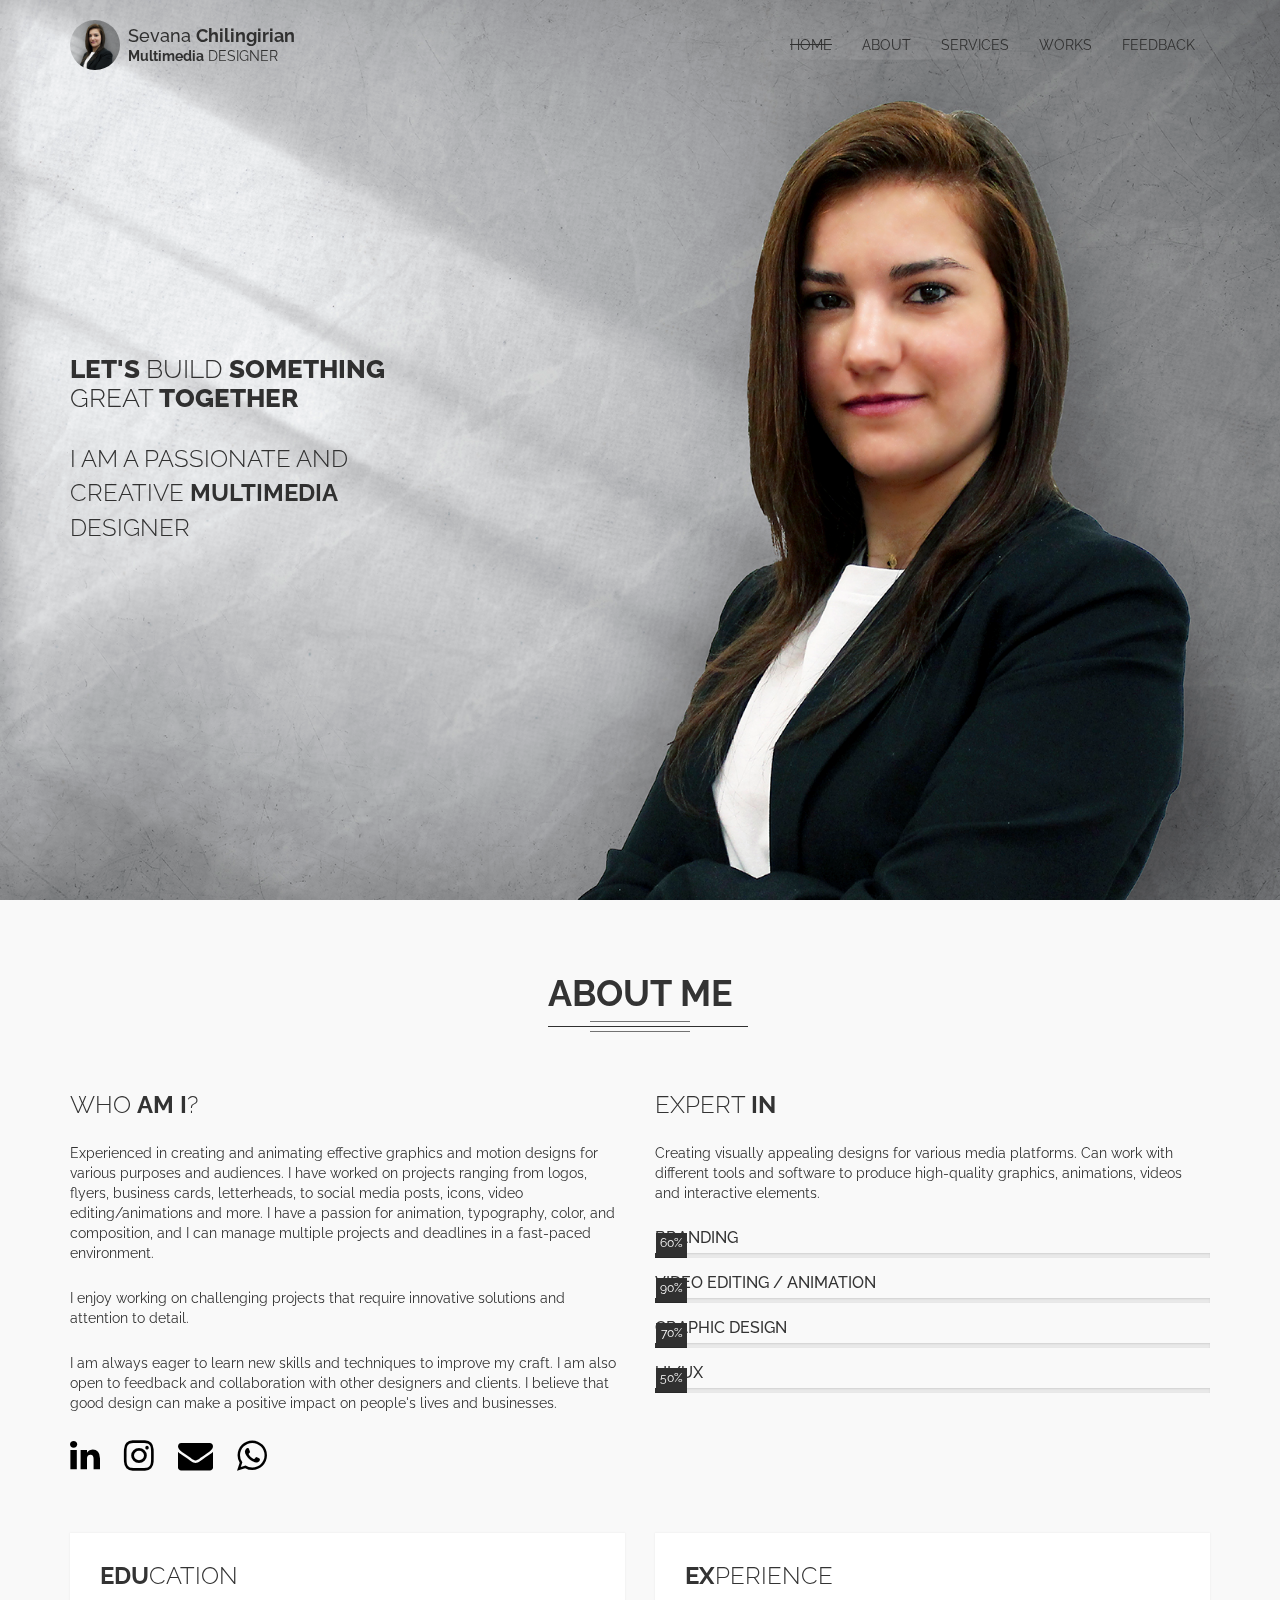
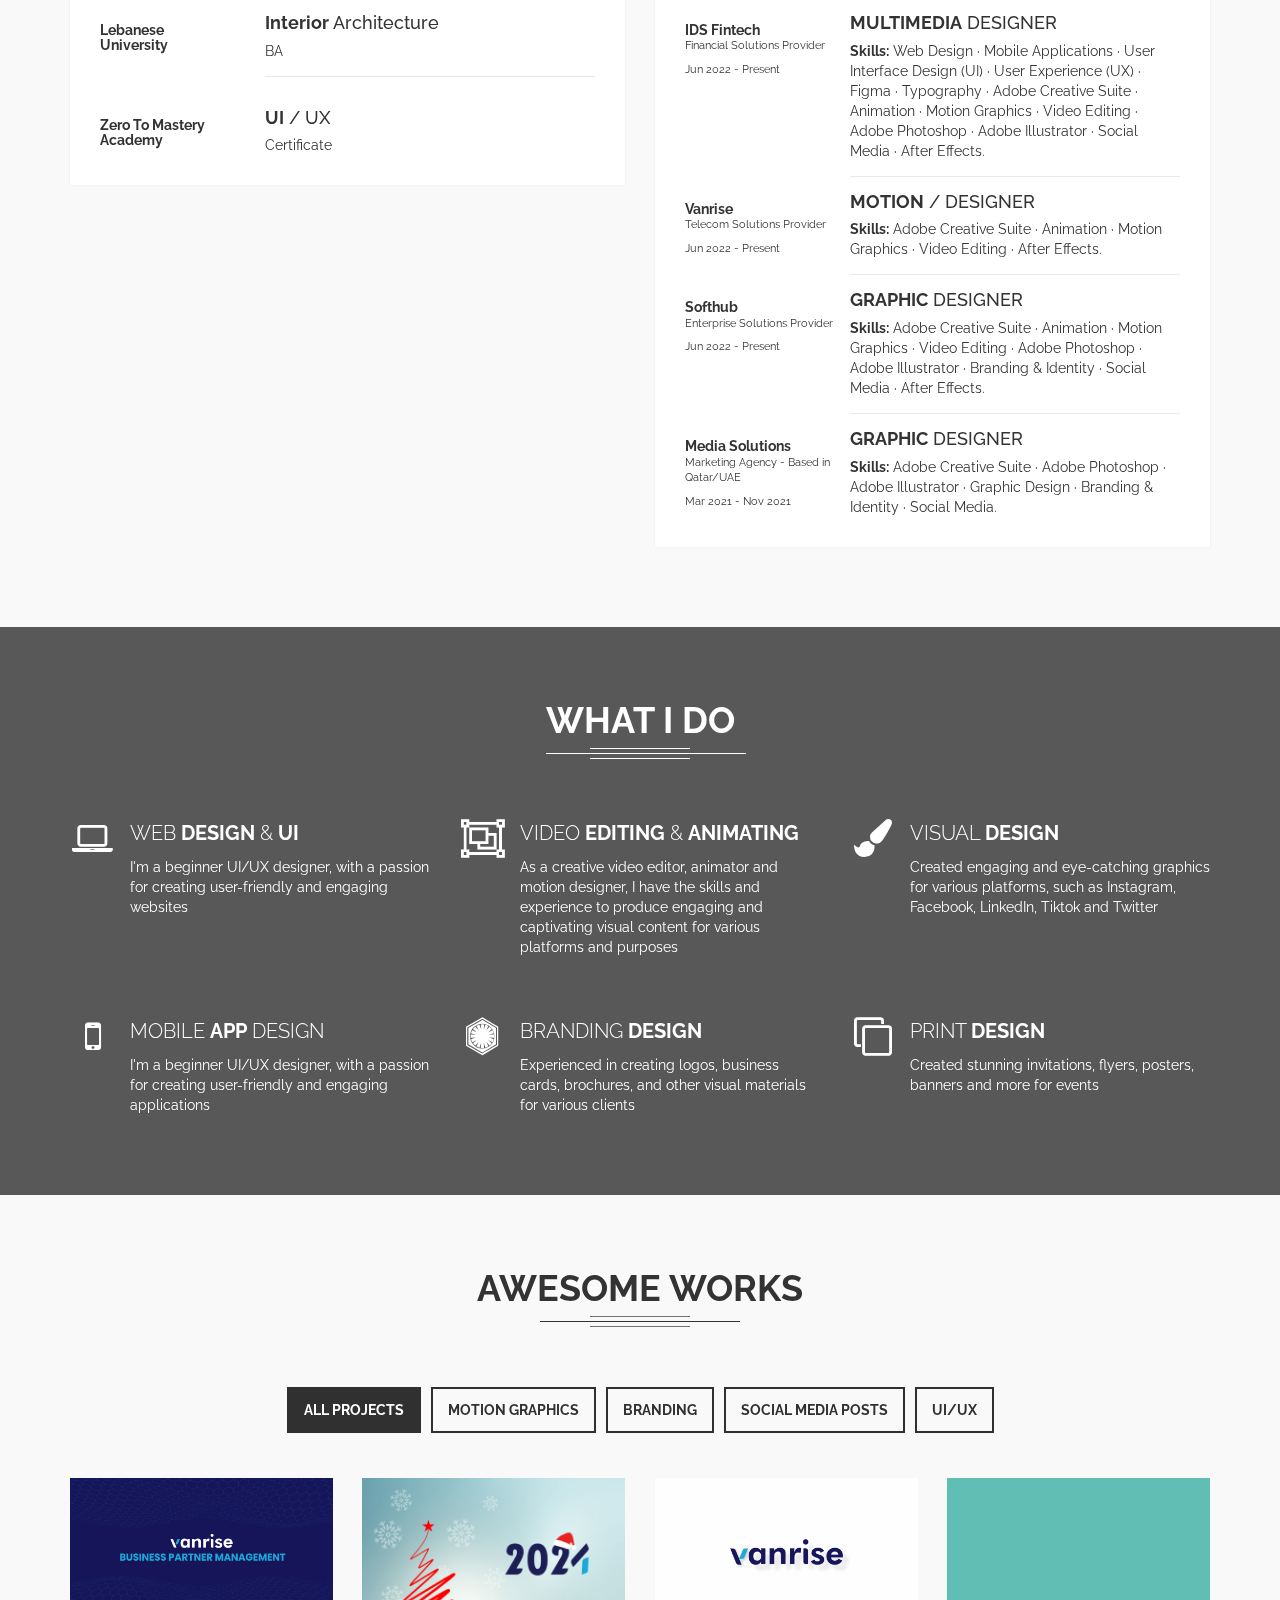
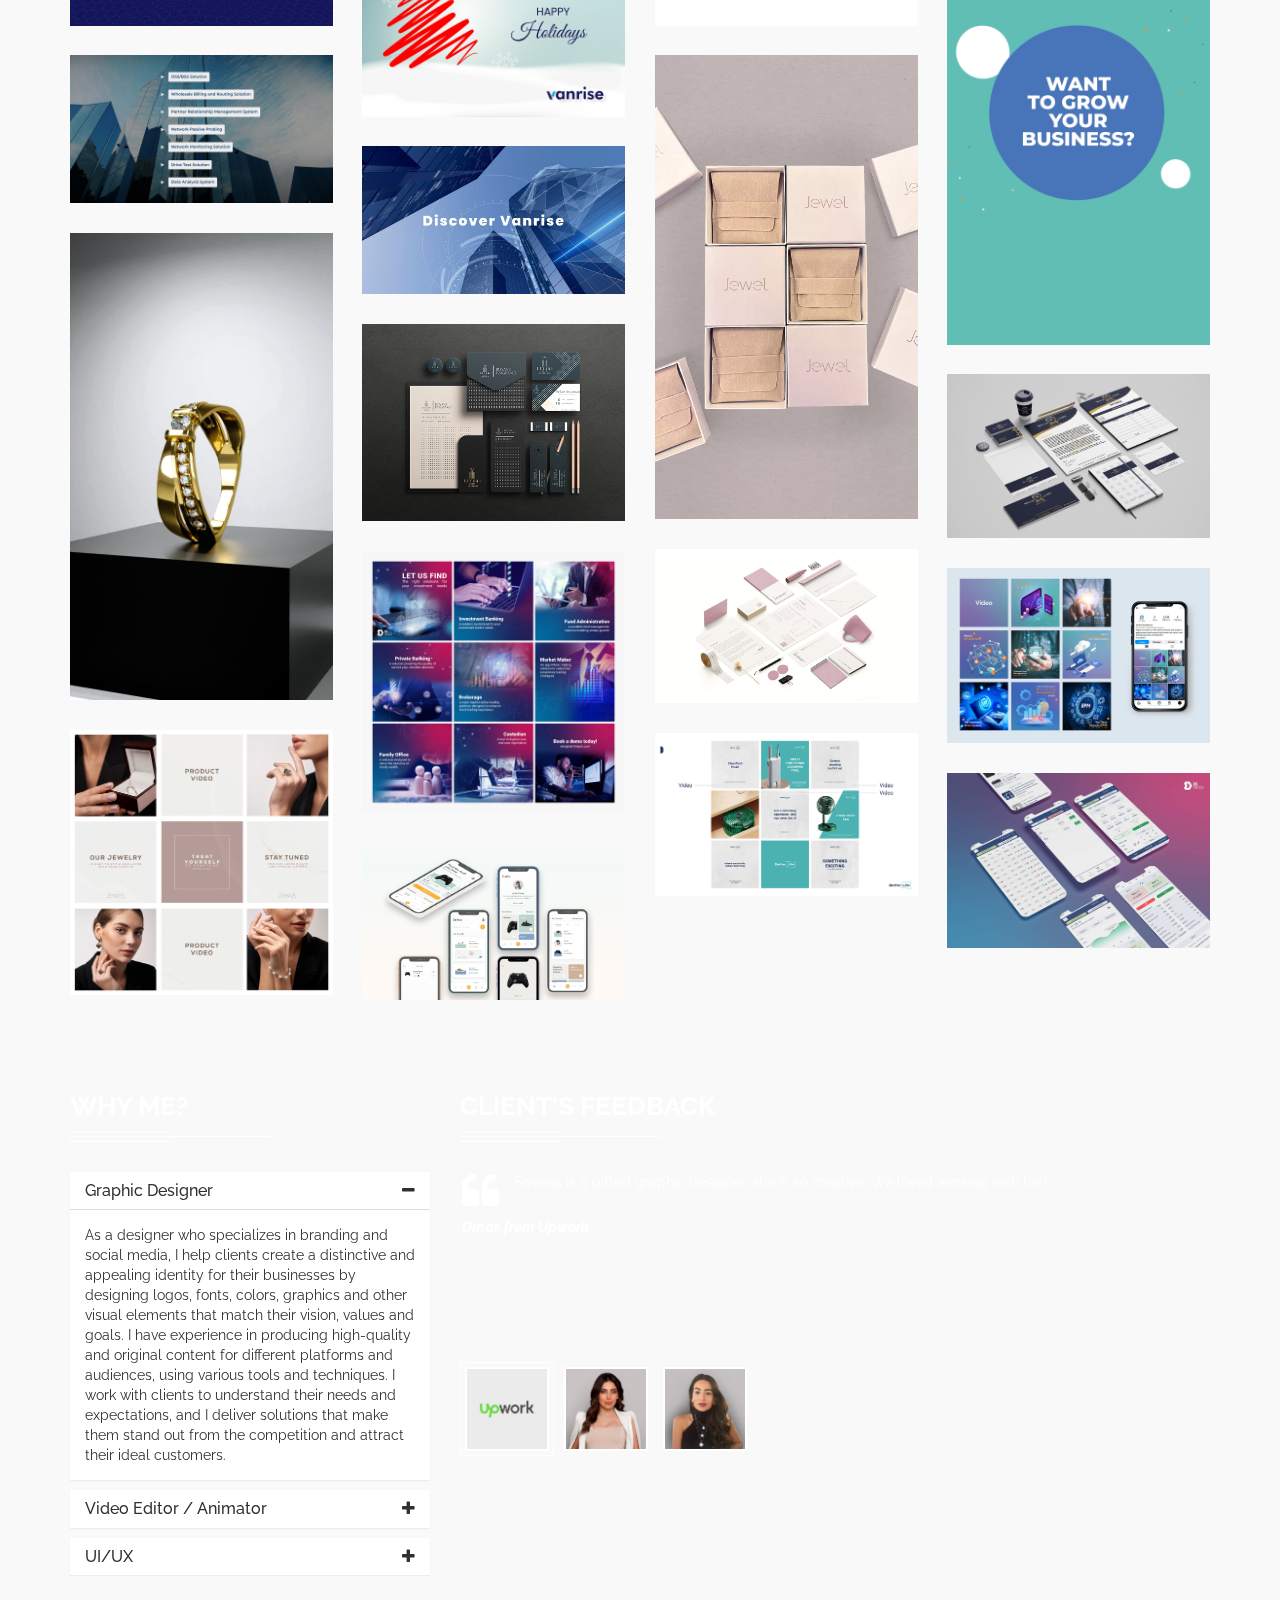
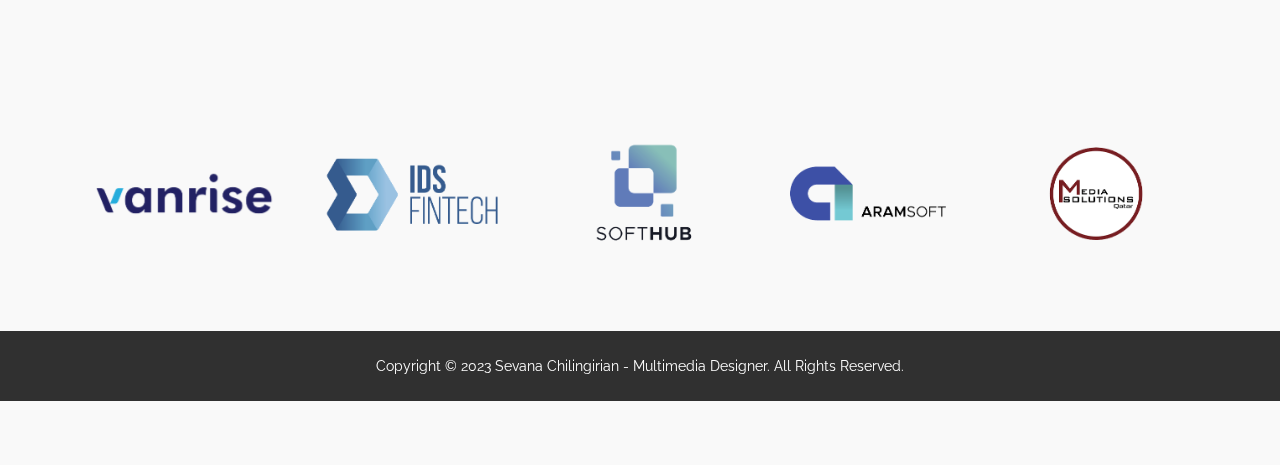
==== index.html @ 4d408fac "Update index.html" ====
<!DOCTYPE html>
<html lang="en">
<head>
    <meta charset="utf-8">
    <meta http-equiv="X-UA-Compatible" content="IE=edge">

    <title>Portfolio - Sevana Chilingirian - Multimedia Designer</title>
    
    <meta name="viewport" content="width=device-width, initial-scale=1, user-scalable=no">
    
    <meta name="description" content="">
    <meta name="author" content="">

    <!-- ====Favicons==== -->
    <link rel="shortcut icon" href="favicon.png" type="image/x-icon">
    <link rel="icon" href="favicon.png" type="image/x-icon">
    
    <!-- ==== Google Font ==== -->
    <link href="https://fonts.googleapis.com/css?family=Raleway:300,500,700,800" rel="stylesheet">

    <!-- ==== Font Awesome ==== -->
    <link href="css/font-awesome.min.css" rel="stylesheet">
    
    <!-- ==== Bootstrap ==== -->
    <link href="css/bootstrap.min.css" rel="stylesheet">
    
    <!-- ==== jQuery UI ==== -->
    <link href="css/jquery-ui.min.css" rel="stylesheet">
    
    <!-- ==== Owl Carousel Plugin ==== -->
    <link href="css/owl.carousel.min.css" rel="stylesheet">
    
    <!-- ====Main Stylesheet==== -->
    <link href="style.css" rel="stylesheet">
    
    <!-- ====Custom Stylesheet==== -->
    <link href="css/custom-style.css" rel="stylesheet">

    

    <!-- HTML5 Shim and Respond.js IE8 support of HTML5 elements and media queries -->
    <!--[if lt IE 9]>
        <script src="js/html5shiv.min.js"></script>
        <script src="js/respond.min.js"></script>
    <![endif]-->
    
</head>
<body data-spy="scroll" data-target=".navbar" data-offset="100">
    <!-- Wrapper Start -->
    <div class="wrapper">
        <!-- Preloader Start -->
        <div id="preloader">
            <div class="preloader--bounce">
                <div class="preloader-bouncer--1"></div>
                <div class="preloader-bouncer--2"></div>
            </div>
        </div>
        <!-- Preloader End -->
        
        <!-- Header Area Start -->
        <div id="header">
            <nav class="header--navbar">
                <div class="container">
                    <div class="navbar">
                        <div class="navbar-header">

                        
                            <button type="button" class="navbar-toggle collapsed" data-toggle="collapse" data-target="#headerNav" aria-expanded="false" aria-controls="headerNav">
                                <span class="sr-only">Toggle navigation</span>
                                <span class="icon-bar"></span>
                                <span class="icon-bar"></span>
                                <span class="icon-bar"></span>
                            </button>
                            
                            <!-- Logo Start -->
                            <a class="logo navbar-brand" href="#">
                                <div class="logo--img">
                                    <img src="img/logo.png" class="img-responsive" alt="">
                                </div>
                                
                                <div class="logo--content">
                                    <h1>Sevana <strong>Chilingirian</strong></h1>
                                    <p><strong>Multimedia</strong> DESIGNER</p>
                                </div>
                            </a>
                            <!-- Logo End -->
                        </div>
                        
                        <!-- Header Custom Button Start 
                        <div class="header--custom-btn hidden-sm hidden-xs">
                            <a href="#hireMeModal" class="btn--default" data-toggle="modal">HIRE ME</a>
                        </div>
                        -->
                        
                        <!-- Header Nav Start -->
                        <div id="headerNav" class="header--nav navbar-collapse collapse">
                            <ul class="nav navbar-nav navbar-right AnimateScroll">
                                <li><a href="#banner">HOME</a></li>
                                <li><a href="#about">ABOUT</a></li>
                                <li><a href="#services">SERVICES</a></li>
                                <li><a href="#gallery">WORKS</a></li>
                                <li><a href="#feedback">FEEDBACK</a></li>
                                
                            </ul>
                        </div>
                        <!-- Header Nav End -->
                    </div>
                </div>
            </nav>
        </div>
        <!-- Header Area End -->
        
        <!-- Banner Area Start -->
        <div id="banner" data-parallax-bg-img="img/banner-img/bg.jpg" data-position-y="0px">
            <div class="container">
                <div class="vc--parent">
                	<div class="vc--child">
                        <!-- Banner Content Start -->
                        <div class="banner--content">
                            <h2>Let's <span class="thick">Build</span> Something <span class="thick">Great</span> Together</h2>
                            
                            <p>I AM A PASSIONATE AND CREATIVE <strong> MULTIMEDIA</strong> DESIGNER</p>
                            
                           <!-- <a href="#contact" class="btn--default AnimateScrollLink">LET'S TALK</a>-->
                        </div>
                        <!-- Banner Content End -->
                    </div>
                </div>
            </div>
        </div>
        <!-- Banner Area End -->
            
        <!-- About Area Start -->
        <div id="about">
            <div class="container">
                <!-- Section Title Start -->
                <div class="section--title">
                    <h2><strong>ABOUT ME</strong></h2>
                </div>
                <!-- Section Title End -->
                
                <div class="row">
                    <div class="col-md-6">
                        <h3>WHO <strong>AM I</strong>?</h3>

                        <p>Experienced in creating and animating effective graphics and motion designs for various purposes and audiences. I have worked on projects ranging from logos, flyers, business cards, letterheads, to social media posts, icons, video editing/animations and more. I have a passion for animation, typography, color, and composition, and I can manage multiple projects and deadlines in a fast-paced environment.</p>
                        
                        <p>I enjoy working on challenging projects that require innovative solutions and attention to detail.</p>

                        <p>I am always eager to learn new skills and techniques to improve my craft. I am also open to feedback and collaboration with other designers and clients. I believe that good design can make a positive impact on people's lives and businesses.</p>
                        
                        <a href="https://www.linkedin.com/in/sevana-chilingirian-90a4b7181"  download><i style="font-size: 35px; color: black; margin-right: 20px;" class="fa fa-linkedin"></i></a>
                        <a href="https://www.instagram.com/sevana.chilingirian?igsh=aDZvOGt4b2ozdWxw" download><i style="font-size: 35px; color: black; margin-right: 20px;" class="fa fa-instagram"></i></a>
                        <a href="mailto:sevanachilingirian@gmail.com"  download><i style="font-size: 35px; color: black; margin-right: 20px;" class="fa fa-envelope"></i></a>
                        <a href="https://wa.me/+96176421917"  download><i style="font-size: 35px; color: black; margin-right: 20px;" class="fa fa-whatsapp"></i></a>
                    </div>
                    
                    <div class="col-md-6">
                        <h3>EXPERT <strong>IN</strong></h3>

                        <p>Creating visually appealing designs for various media platforms. Can work with different tools and software to produce high-quality graphics, animations, videos and interactive elements.</p>
                        
                        <!-- About Progrees Items Start -->
                        <div class="about--progress-items">
                            <!-- About Progrees Bar Start -->
                            <h4>BRANDING</h4>
                            
                            <div class="progress">
                                <div class="progress-bar" data-progress="60"><span>60%</span></div>
                            </div>
                            <!-- About Progrees Bar End -->
                            
                            <!-- About Progrees Bar Start -->
                            <h4>VIDEO EDITING / ANIMATION</h4>
                            
                            <div class="progress">
                                <div class="progress-bar" data-progress="90"><span>90%</span></div>
                            </div>
                            <!-- About Progrees Bar End -->
                        
                            <!-- About Progrees Bar Start -->
                            <h4>GRAPHIC DESIGN</h4>
                                
                            <div class="progress">
                                <div class="progress-bar" data-progress="70"><span>70%</span></div>
                            </div>
                            <!-- About Progrees Bar End -->
                        
                            <!-- About Progrees Bar Start -->
                            <h4>UI/UX</h4>
                                
                            <div class="progress">
                                <div class="progress-bar" data-progress="50"><span>50%</span></div>
                            </div>
                            <!-- About Progrees Bar End -->
                        </div>
                        <!-- About Progrees Items End -->
                    </div>
                </div>
                
                <!-- About Info Start -->
                <div class="about--info">
                    <div class="row">
                        <div class="col-md-6">
                            <div class="about--info-wrapper">
                                <h3><strong>EDU</strong>CATION</h3>
                                
                                <!-- About Info Item Start -->
                                <div class="about--info-item">
                                    <div class="row reset-gutter">
                                        <div class="col-xs-4">
                                            <h5><strong>Lebanese <br> University </strong></h5>
                                        </div>
                                        
                                        <div class="col-xs-8 about--info-border">
                                            <h4><strong>Interior</strong> Architecture</h4>

                                            <p>BA</p>
                                            
                                        </div>
                                    </div>
                                </div>
                                <!-- About Info Item End -->
                                
                                <!-- About Info Item Start -->
                                <div class="about--info-item">
                                    <div class="row reset-gutter">
                                        <div class="col-xs-4">
                                           
                                        </div>
                                        
                                      
                                    </div>
                                </div>
                                <!-- About Info Item End -->
                                
                                <!-- About Info Item Start -->
                                <div class="about--info-item">
                                    <div class="row reset-gutter">
                                        <div class="col-xs-4">
                                            <h5><strong>Zero To Mastery Academy</strong></h5>
                                        </div>
                                        
                                        <div class="col-xs-8 about--info-border">
                                            <h4><strong>UI</strong> / UX</h4>
                                            
                                            <p>Certificate</p>
                                        </div>
                                    </div>
                                </div>
                                <!-- About Info Item End -->
                            </div>
                        </div>
                        
                        <div class="col-md-6">
                            <div class="about--info-wrapper">
                                <h3><strong>EX</strong>PERIENCE</h3>
                                
                                <!-- About Info Item Start -->
                                <div class="about--info-item">
                                    <div class="row reset-gutter">
                                        <div class="col-xs-4">
                                            <h5><strong>IDS Fintech</strong></h5>
                                            <p style="font-size: 11px;">Financial Solutions Provider</p>
                                            <p style="font-size: 11px;">Jun 2022 - Present</p>
                                        </div>
                                        
                                        <div class="col-xs-8 about--info-border">
                                            <h4><strong>MULTIMEDIA</strong> DESIGNER</h4>
                                            
                                            <p><strong>Skills:</strong> Web Design · Mobile Applications · User Interface Design (UI) · User Experience (UX) · Figma · Typography · Adobe Creative Suite · Animation · Motion Graphics · Video Editing · Adobe Photoshop · Adobe Illustrator · Social Media · After Effects.</p>
                                        </div>
                                    </div>
                                </div>
                                <!-- About Info Item End -->
                                
                                <!-- About Info Item Start -->
                                <div class="about--info-item">
                                    <div class="row reset-gutter">
                                        <div class="col-xs-4">
                                            <h5><strong>Vanrise</strong></h5>
                                            <p style="font-size: 11px;">Telecom Solutions Provider</p>
                                            <p style="font-size: 11px;">Jun 2022 - Present</p>
                                        </div>
                                        
                                        <div class="col-xs-8 about--info-border">
                                            <h4><strong>MOTION</strong> / DESIGNER</h4>
                                            
                                            <p><strong>Skills:</strong> Adobe Creative Suite · Animation · Motion Graphics · Video Editing · After Effects.</p>
                                        </div>
                                    </div>
                                </div>
                                <!-- About Info Item End -->

                                  <!-- About Info Item Start -->
                                  <div class="about--info-item">
                                    <div class="row reset-gutter">
                                        <div class="col-xs-4">
                                            <h5><strong>Softhub</strong></h5>
                                            <p style="font-size: 11px;">Enterprise Solutions Provider</p>
                                            <p style="font-size: 11px;">Jun 2022 - Present</p>
                                        </div>
                                        
                                        <div class="col-xs-8 about--info-border">
                                            <h4><strong>GRAPHIC</strong> DESIGNER</h4>
                                            
                                            <p><strong>Skills:</strong> Adobe Creative Suite · Animation · Motion Graphics · Video Editing · Adobe Photoshop · Adobe Illustrator · Branding & Identity · Social Media · After Effects.</p>
                                        </div>
                                    </div>
                                </div>
                                <!-- About Info Item End -->
                                
                                <!-- About Info Item Start -->
                                <div class="about--info-item">
                                    <div class="row reset-gutter">
                                        <div class="col-xs-4">
                                            <h5><strong>Media Solutions</strong></h5>
                                            <p style="font-size: 11px;">Marketing Agency - Based in Qatar/UAE</p>
                                            <p style="font-size: 11px;">Mar 2021 - Nov 2021</p>
                                        </div>
                                        
                                        <div class="col-xs-8 about--info-border">
                                            <h4><strong>GRAPHIC</strong> DESIGNER</h4>
                                            
                                            <p><strong>Skills:</strong> Adobe Creative Suite · Adobe Photoshop · Adobe Illustrator · Graphic Design · Branding & Identity · Social Media.</p>
                                        </div>
                                    </div>
                                </div>
                                <!-- About Info Item End -->
                            </div>
                        </div>
                    </div>
                </div>
                <!-- About Info End -->
            </div>
        </div>
        <!-- About Area End -->
            
        <!-- Services Area Start -->
        <div id="services" class="bg--overlay" data-parallax-bg-img="img/services-img/bg.jpg">
            <div class="container">
                <!-- Section Title Start -->
                <div class="section--title">
                    <h2><strong>WHAT I DO</strong></h2>
                </div>
                <!-- Section Title End -->
                
                <div class="row row-eq-height">
                    <!-- Service Item Start -->
                    <div class="col-md-4 col-sm-6 service--item">
                        <div class="service--icon">
                            <i class="fa fa-laptop"></i>
                        </div>
                        
                        <div class="service--content">
                            <h2>WEB <strong>DESIGN</strong> &amp; <strong>UI</strong></h2>
                            
                            <p>I'm a beginner UI/UX designer, with a passion for creating user-friendly and engaging websites</p>
                        </div>
                    </div>
                    <!-- Service Item End -->
                    
                    <!-- Service Item Start -->
                    <div class="col-md-4 col-sm-6 service--item">
                        <div class="service--icon">
                            <i class="fa fa-object-group"></i>
                        </div>
                        
                        <div class="service--content">
                            <h2>VIDEO <strong>EDITING</strong> &amp; <strong>ANIMATING</strong></h2>
                            
                            <p>As a creative video editor, animator and motion designer, I have the skills and experience to produce engaging and captivating visual content for various platforms and purposes</p>
                        </div>
                    </div>
                    <!-- Service Item End -->
                    
                    <!-- Service Item Start -->
                    <div class="col-md-4 col-sm-6 service--item">
                        <div class="service--icon">
                            <i class="fa fa-paint-brush"></i>
                        </div>
                        
                        <div class="service--content">
                            <h2>VISUAL <strong>DESIGN</strong></h2>
                            
                            <p>Created engaging and eye-catching graphics for various platforms, such as Instagram, Facebook, LinkedIn, Tiktok and Twitter</p>
                        </div>
                    </div>
                    <!-- Service Item End -->
                
                    <!-- Service Item Start -->
                    <div class="col-md-4 col-sm-6 service--item">
                        <div class="service--icon">
                            <i class="fa fa-mobile"></i>
                        </div>
                        
                        <div class="service--content">
                            <h2>MOBILE <strong>APP</strong> DESIGN</h2>
                            
                            <p>I'm a beginner UI/UX designer, with a passion for creating user-friendly and engaging applications</p>
                        </div>
                    </div>
                    <!-- Service Item End -->
                    
                    <!-- Service Item Start -->
                    <div class="col-md-4 col-sm-6 service--item">
                        <div class="service--icon">
                            <i class="fa fa-first-order"></i>
                        </div>
                        
                        <div class="service--content">
                            <h2>BRANDING <strong>DESIGN</strong></h2>
                            
                            <p>Experienced in creating logos, business cards, brochures, and other visual materials for various clients</p>
                        </div>
                    </div>
                    <!-- Service Item End -->
                    
                    <!-- Service Item Start -->
                    <div class="col-md-4 col-sm-6 service--item">
                        <div class="service--icon">
                            <i class="fa fa-clone"></i>
                        </div>
                        
                        <div class="service--content">
                            <h2>PRINT <strong>DESIGN</strong></h2>
                            
                            <p>Created stunning invitations, flyers, posters, banners and more for events</p>
                        </div>
                    </div>
                    <!-- Service Item End -->
                </div>
            </div>
        </div>
        <!-- Services Area End -->
            
        <!-- Gallery Area Start -->
        <div id="gallery">
            <div class="container">
                <!-- Section Title Start -->
                <div class="section--title">
                    <h2><strong>AWESOME WORKS</strong></h2>
                </div>
                <!-- Section Title End -->
                
                <!-- Gallery Filter Menu Start -->
                <div class="gallery-filter-menu">
                    <ul>
                        <li class="active"><a href="*" class="btn--default">ALL PROJECTS</a></li>
                        <li><a href="website-item" class="btn--default">MOTION GRAPHICS</a></li>
                        <li><a href="logo-item" class="btn--default">BRANDING</a></li>
                        <li><a href="application-item" class="btn--default">SOCIAL MEDIA POSTS</a></li>
                        <li><a href="illustation-item" class="btn--default">UI/UX</a></li>

                    </ul>
                </div>
                <!-- Gallery Filter Menu End -->
                
                <!-- Gallery Items Start -->
                <div class="row gallery-items">
    <!-- Gallery Item Start -->
      <div class="col-xs-12 col-sm-4 col-md-3 thumbnail gallery-item" data-cat="website-item">
        <img src="img/gallery-img/BPM - Vanrise-022.jpg"  alt="vanrise" />
        
        <div class="gallery-overlay">
            <div class="vc--parent">
                <div class="vc--child">

                    <h2>Vanrise BPM</h2>
                    
                    <a href="https://www.youtube.com/watch?v=zBLKRrxVAW4" class="btn gallery--window" data-toggle="modal" target="_blank">View Project</a>
                </div>
            </div>
        </div>
    </div>
 <!-- Gallery Item End -->

    <!-- Gallery Item Start -->
    <div class="col-xs-12 col-sm-4 col-md-3 thumbnail gallery-item" data-cat="website-item">
        <img src="img/gallery-img/Christmas 2024 - Vanrise-023.jpg"  alt="vanrise" />
        
        <div class="gallery-overlay">
            <div class="vc--parent">
                <div class="vc--child">

                    <h2>Vanrise Greetings 2024</h2>
                    
                    <a href="https://www.youtube.com/watch?v=wgMAWyV5ZDg" class="btn gallery--window" data-toggle="modal" target="_blank">View Project</a>
                </div>
            </div>
        </div>
    </div>
 <!-- Gallery Item End -->


                    <!-- Gallery Item Start -->
                    <div class="col-xs-12 col-sm-4 col-md-3 thumbnail gallery-item" data-cat="website-item">
                            <img src="img/gallery-img/gallery-photo-1.jpg"  alt="" />
                        
                        <div class="gallery-overlay">
                            <div class="vc--parent">
                            	<div class="vc--child">
                                    <h2>Vanrise New Brand Identity</h2>
                                    
                                    <p>1/11/2023</p>
                                    
                                    <a href="https://youtu.be/bqyg9ZqX5g4?si=nKmcJooL3EHjTMmf" class="btn gallery--window" data-toggle="modal" target="_blank">View Project</a>
                                </div>
                            </div>
                        </div>
                    </div>
                    <!-- Gallery Item End -->

                    <!-- Gallery Item Start -->
                    <div class="col-xs-12 col-sm-4 col-md-3 thumbnail gallery-item" data-cat="website-item">
                        <img src="img/gallery-img/gallery-photo-2.jpg"  alt="" />
                    
                    <div class="gallery-overlay">
                        <div class="vc--parent">
                            <div class="vc--child">
                                <h2>Marketing Services - Softhub</h2>
                                
                                <p>5/12/2022</p>
                                
                                <a href="img/gallery-img/Marketing Services-02.mp4" class="btn gallery--window" data-toggle="modal" target="_blank">View Project</a>
                            </div>
                        </div>
                    </div>
                </div>
                <!-- Gallery Item End -->

                <!-- Gallery Item Start -->
                <div class="col-xs-12 col-sm-4 col-md-3 thumbnail gallery-item" data-cat="website-item">
                    <img src="img/gallery-img/gallery-photo-3.jpg"  alt="" />
                
                <div class="gallery-overlay">
                    <div class="vc--parent">
                        <div class="vc--child">
                            <h2>Operators Solutions - Vanrise</h2>
                            
                            <p>13/7/2023</p>
                            
                            <a href="https://youtu.be/SFpxl3gDWvI?si=r4AJnLtqdne9Whuy" class="btn gallery--window" data-toggle="modal" target="_blank">View Project</a>
                        </div>
                    </div>
                </div>
            </div>
            <!-- Gallery Item End -->

            <!-- Gallery Item Start -->
            <div class="col-xs-12 col-sm-4 col-md-3 thumbnail gallery-item" data-cat="website-item">
                <img src="img/gallery-img/gallery-photo-4.jpg"  alt="" />
            
            <div class="gallery-overlay">
                <div class="vc--parent">
                    <div class="vc--child">
                        <h2>Jewel - Product + Package</h2>
                        
                        <p>14/11/2023</p>
                        
                        <a href="img/gallery-img/Jewel - Product + Package-04.mp4" class="btn gallery--window" data-toggle="modal" target="_blank">View Project</a>
                    </div>
                </div>
            </div>
        </div>
        <!-- Gallery Item End -->

          <!-- Gallery Item Start -->
          <div class="col-xs-12 col-sm-4 col-md-3 thumbnail gallery-item" data-cat="website-item">
            <img src="img/gallery-img/gallery-photo-5.jpg" alt="" />
        
        <div class="gallery-overlay">
            <div class="vc--parent">
                <div class="vc--child">
                    <h2>Discover Vanrise</h2>
                    
                    <p>31/10/2023</p>
                    
                    <a href="https://youtu.be/b3XYM-wtvJE?si=OX7cMLUa6u3La5it" class="btn gallery--window" data-toggle="modal" target="_blank">View Project</a>
                </div>
            </div>
        </div>
    </div>
    <!-- Gallery Item End -->

            <!-- Gallery Item Start -->
            <div class="col-xs-12 col-sm-4 col-md-3 thumbnail gallery-item" data-cat="website-item">
                <img src="img/gallery-img/3D Ring Animation - 021.jpg"  alt="" />
            
            <div class="gallery-overlay">
                <div class="vc--parent">
                    <div class="vc--child">
                        <h2>3D Ring animation</h2>
                        
                        <p>22/1/2024</p>
                        
                        <a href="img/gallery-img/3D Ring Animation - 021.mp4" class="btn gallery--window" data-toggle="modal" target="_blank">View Project</a>
                      </div>
                    </div>
                </div>
            </div>
            <!-- Gallery Item End -->
                            
                    <!-- Gallery Item Start -->
                    <div class="col-xs-12 col-sm-4 col-md-3 thumbnail gallery-item" data-cat="logo-item">
                        <img src="img/gallery-img/gallery-photo-7.jpg" alt="" />
                        
                        <div class="gallery-overlay">
                            <div class="vc--parent">
                            	<div class="vc--child">
                                    <a href="#postDetails1" class="icon-link" data-toggle="modal"><i class="icon fa fa-file-text-o"></i></a>
                                    
                                    <h2>Boyami Fragrance</h2>
                                    
                                    <a href="img/gallery-img/Boyami Fragrance-7.jpg" class="btn gallery--window" data-toggle="modal" target="_blank">View Project</a>
                                </div>
                            </div>
                        </div>
                    </div>
 
                             
                    <!-- Gallery Item Start -->
                    <div class="col-xs-12 col-sm-4 col-md-3 thumbnail gallery-item" data-cat="logo-item">
                        <img src="img/gallery-img/gallery-photo-8.jpg"  alt="" />
                        
                        <div class="gallery-overlay">
                            <div class="vc--parent">
                            	<div class="vc--child">
                                    <a href="#postDetails2" class="icon-link" data-toggle="modal"><i class="icon fa fa-file-text-o"></i></a>
                                    
                                    <h2>Broyte</h2>
                                    
                                    <a href="img/gallery-img/Broyte-8.jpg" class="btn gallery--window" data-toggle="modal" target="_blank">View Project</a>
                                </div>
                            </div>
                        </div>
                    </div>
                    <!-- Gallery Item End -->

                
                    
                      <!-- Gallery Item Start 
                      <div class="col-xs-12 col-sm-4 col-md-3 thumbnail gallery-item" data-cat="logo-item">
                        <img src="img/gallery-img/gallery-photo-10.jpg" alt="" />
                        
                        <div class="gallery-overlay">
                            <div class="vc--parent">
                            	<div class="vc--child">
                                    <a href="#postDetails4" class="icon-link" data-toggle="modal"><i class="icon fa fa-file-text-o"></i></a>
                                    
                                    <h2>Madkhana</h2>
                                    
                                    <a href="#galleryDetails10" class="btn gallery--window" data-toggle="modal">View Project</a>
                                </div>
                            </div>
                        </div>
                    </div>
                     Gallery Item End -->
                    
                     <!-- Gallery Item Start 
                     <div class="col-xs-12 col-sm-4 col-md-3 thumbnail gallery-item" data-cat="logo-item">
                        <img src="img/gallery-img/gallery-photo-11.png" alt="" />
                        
                        <div class="gallery-overlay">
                            <div class="vc--parent">
                            	<div class="vc--child">
                                    <a href="#postDetails5" class="icon-link" data-toggle="modal"><i class="icon fa fa-file-text-o"></i></a>
                                    
                                    <h2>Jewel</h2>
                                    
                                    <a href="#galleryDetails11" class="btn gallery--window" data-toggle="modal">View Project</a>
                                </div>
                            </div>
                        </div>
                    </div>
                     Gallery Item End -->
                    
                     <!-- Gallery Item Start -->
                     <div class="col-xs-12 col-sm-4 col-md-3 thumbnail gallery-item" data-cat="logo-item">
                        <img src="img/gallery-img/gallery-photo-12.jpg"  alt="" />
                        
                        <div class="gallery-overlay">
                            <div class="vc--parent">
                            	<div class="vc--child">
                                    <a href="#postDetails6" class="icon-link" data-toggle="modal"><i class="icon fa fa-file-text-o"></i></a>
                                    
                                    <h2>BLUSH BY SANDRA RIZK</h2>
                                    
                                    <a href="img/gallery-img/BLUSH BY SANDRA RIZK-12.jpg" class="btn gallery--window" data-toggle="modal" target="_blank">View Project</a>
                                </div>
                            </div>
                        </div>
                    </div>
                    <!-- Gallery Item End -->                     
                    
                    
                    <!-- Gallery Item Start -->
                    <div class="col-xs-12 col-sm-4 col-md-3 thumbnail gallery-item" data-cat="application-item">
                        <img src="img/gallery-img/gallery-photo-13.jpg" alt="" />
                        
                        <div class="gallery-overlay">
                            <div class="vc--parent">
                            	<div class="vc--child">
                                    <h2>IDS Fintech Posts</h2>
                                    
                                    <a href="img/gallery-img/IDS Fintech Posts-13.jpg" class="btn gallery--window" data-toggle="modal" target="_blank">View Project</a>
                                </div>
                            </div>
                        </div>
                    </div>
                    <!-- Gallery Item End -->

                    <!-- Gallery Item Start -->
                    <div class="col-xs-12 col-sm-4 col-md-3 thumbnail gallery-item" data-cat="application-item">
                        <img src="img/gallery-img/gallery-photo-14.jpg" alt="" />
                        
                        <div class="gallery-overlay">
                            <div class="vc--parent">
                            	<div class="vc--child">
                                    <h2>Softhub Social Media</h2>
                                    
                                    <a href="img/gallery-img/Softhub Social Media-14.jpg" class="btn gallery--window" data-toggle="modal" target="_blank">View Project</a>
                                </div>
                            </div>
                        </div>
                    </div>
                    <!-- Gallery Item End -->

                       <!-- Gallery Item Start -->
               
                    <!-- Gallery Item End -->

                    <!-- Gallery Item Start -->
                       <div class="col-xs-12 col-sm-4 col-md-3 thumbnail gallery-item" data-cat="application-item">
                        <img src="img/gallery-img/gallery-photo-15.jpg" alt="" />
                        
                        <div class="gallery-overlay">
                            <div class="vc--parent">
                            	<div class="vc--child">
                                    <h2>Jewel Posts</h2>
                                    
                                    <a href="img/gallery-img/Jewel Posts-15.jpg" class="btn gallery--window" data-toggle="modal" target="_blank">View Project</a>
                                </div>
                            </div>
                        </div>
                    </div>
                    <!-- Gallery Item End -->
                    
                    <!-- Gallery Item Start -->
                    <div class="col-xs-12 col-sm-4 col-md-3 thumbnail gallery-item" data-cat="application-item">
                        <img src="img/gallery-img/gallery-photo-16.png" alt="" />
                        
                        <div class="gallery-overlay">
                            <div class="vc--parent">
                            	<div class="vc--child">
                                    <h2>BetterLife Posts</h2>
                                    
                                    <a href="img/gallery-img/BetterLife Posts-16.png" class="btn gallery--window" data-toggle="modal" target="_blank">View Project</a>
                                </div>
                            </div>
                        </div>
                    </div>
                    <!-- Gallery Item End --> 
                    
                    <!-- Gallery Item Start -->
                    <div class="col-xs-12 col-sm-4 col-md-3 thumbnail gallery-item" data-cat="illustation-item">
                        <img src="img/gallery-img/gallery-photo-17.jpg" alt="" />
                        
                        <div class="gallery-overlay">
                            <div class="vc--parent">
                            	<div class="vc--child">
                                    <h2>Trading App - IDS Fintech</h2>
                                    
                                    <a href="img/gallery-img/Trading App - IDS Fintech-17.jpg" class="btn gallery--window" data-toggle="modal" target="_blank">View Project</a>
                                </div>
                            </div>
                        </div>
                    </div>
                    <!-- Gallery Item End -->

                    <!-- Gallery Item Start -->
                    <div class="col-xs-12 col-sm-4 col-md-3 thumbnail gallery-item" data-cat="illustation-item">
                        <img src="img/gallery-img/gallery-photo-18.png" alt="" />
                        
                        <div class="gallery-overlay">
                            <div class="vc--parent">
                            	<div class="vc--child">
                                    <h2>E-Commerce App</h2>
                                    
                                    <a href="img/gallery-img/E-Commerce App-18.png" class="btn gallery--window" data-toggle="modal" target="_blank">View Project</a>
                                </div>
                            </div>
                        </div>
                    </div>
                    <!-- Gallery Item End -->   
                    
                    <!-- Gallery Item Start 
                    <div class="col-xs-12 col-sm-4 col-md-3 thumbnail gallery-item" data-cat="illustation-item">
                        <img src="img/gallery-img/gallery-photo-19.jpg" alt="" />
                        
                        <div class="gallery-overlay">
                            <div class="vc--parent">
                            	<div class="vc--child">
                                    <h2>Personal Portfolio / Resume</h2>
                                    
                                    <a href="img/gallery-img/Personal Portfolio Resume-19.mp4" class="btn gallery--window" data-toggle="modal" target="_blank">View Project</a>
                                </div>
                            </div>
                        </div>
                    </div>
                     Gallery Item End -->                     
            </div>
        
            <!-- Gallery Details Modal Start -->
            <div class="modal fade gallery--details" id="galleryDetails1" role="dialog">
                <div class="modal-dialog modal-lg">
                    <!-- Modal Content Start -->
                    <div class="modal-content">
                        <!-- Modal Header Start -->
                        <div class="modal-header">
                            <span class="close" data-dismiss="modal">&times;</span>
                            
                            <h4 class="modal-title">Vanrise New Brand Identity</h4>
                            <p>#MotionGraphics #VideoEditing #Animation #Design</p>
                        </div>
                        <!-- Modal Header End -->
                        
                        <!-- Modal Body Start -->
                        <div class="modal-body">
                            <video controls>
                                <source src="img/gallery-img/project-01.mp4" type="video/mp4">
                            </video>
                        </div>
                        <!-- Modal Body End -->
                        
                        <!-- Modal Footer Start -->
                        <div class="modal-footer gallery--description">
                            
                        </div>
                        <!-- Modal Footer End -->
                    </div>
                    <!-- Modal Content End -->
                </div>
            </div>

            <div class="modal fade gallery--details" id="galleryDetails2" role="dialog">
                <div class="modal-dialog modal-lg">
                    <!-- Modal Content Start -->
                    <div class="modal-content">
                        <!-- Modal Header Start -->
                        <div class="modal-header">
                            <span class="close" data-dismiss="modal">&times;</span>
                            
                            <h4 class="modal-title">Marketing Agency - Softhub</h4>
                            <p>#MotionGraphics #VideoEditing #Animation #Design</p>
                        </div>
                        <!-- Modal Header End -->
                        
                        <!-- Modal Body Start -->
                        <div class="modal-body">

                            <div class="modal-body">
                                <video style="width: 100%; height: 100%;" controls>
                                    <source src="img/gallery-img/project-02.mp4" type="video/mp4">
                                </video>
                            </div>
                        </div>
                        <!-- Modal Body End -->
                        
                        <!-- Modal Footer Start -->
                        <div class="modal-footer gallery--description">
                            
                        </div>
                        <!-- Modal Footer End -->
                    </div>
                    <!-- Modal Content End -->
                </div>
            </div>

            <div class="modal fade gallery--details" id="galleryDetails3" role="dialog">
                <div class="modal-dialog modal-lg">
                    <!-- Modal Content Start -->
                    <div class="modal-content">
                        <!-- Modal Header Start -->
                        <div class="modal-header">
                            <span class="close" data-dismiss="modal">&times;</span>
                            
                            <h4 class="modal-title">Operators Solutions - Vanrise</h4>
                            <p>#MotionGraphics #VideoEditing #Animation #Design</p>
                        </div>
                        <!-- Modal Header End -->
                        
                        <!-- Modal Body Start -->
                        <div class="modal-body">
                            <video controls>
                                <source src="img/gallery-img/project-03.mp4" type="video/mp4">
                            </video>
                        </div>
                        <!-- Modal Body End -->
                        
                        <!-- Modal Footer Start -->
                        <div class="modal-footer gallery--description">
                            
                        </div>
                        <!-- Modal Footer End -->
                    </div>
                    <!-- Modal Content End -->
                </div>
            </div>


            <div class="modal fade gallery--details" id="galleryDetails4" role="dialog">
                <div class="modal-dialog modal-lg">
                    <!-- Modal Content Start -->
                    <div class="modal-content">
                        <!-- Modal Header Start -->
                        <div class="modal-header">
                            <span class="close" data-dismiss="modal">&times;</span>
                            
                            <h4 class="modal-title">Jewel - Product + Package</h4>
                            <p>#MotionGraphics #VideoEditing #Animation #Design</p>
                        </div>
                        <!-- Modal Header End -->
                        
                        <!-- Modal Body Start -->
                        <div class="modal-body">

                            <div class="modal-body">
                                <video style="width: 100%; height: 100%;" controls>
                                    <source src="img/gallery-img/project-04.mp4" type="video/mp4">
                                </video>
                            </div>
                        </div>
                        <!-- Modal Body End -->
                        
                        <!-- Modal Footer Start -->
                        <div class="modal-footer gallery--description">
                            
                        </div>
                        <!-- Modal Footer End -->
                    </div>
                    <!-- Modal Content End -->
                </div>
            </div>

            <div class="modal fade gallery--details" id="galleryDetails4" role="dialog">
                <div class="modal-dialog modal-lg">
                    <!-- Modal Content Start -->
                    <div class="modal-content">
                        <!-- Modal Header Start -->
                        <div class="modal-header">
                            <span class="close" data-dismiss="modal">&times;</span>
                            
                            <h4 class="modal-title">3D</h4>
                            <p>#MotionGraphics #VideoEditing #Animation #Design</p>
                        </div>
                        <!-- Modal Header End -->
                        
                        <!-- Modal Body Start -->
                        <div class="modal-body">

                            <div class="modal-body">
                                <video style="width: 100%; height: 100%;" controls>
                                    <source src="img/gallery-img/project-04.mp4" type="video/mp4">
                                </video>
                            </div>
                        </div>
                        <!-- Modal Body End -->
                        
                        <!-- Modal Footer Start -->
                        <div class="modal-footer gallery--description">
                            
                        </div>
                        <!-- Modal Footer End -->
                    </div>
                    <!-- Modal Content End -->
                </div>
            </div>

            <div class="modal fade gallery--details" id="galleryDetails5" role="dialog">
                <div class="modal-dialog modal-lg">
                    <!-- Modal Content Start -->
                    <div class="modal-content">
                        <!-- Modal Header Start -->
                        <div class="modal-header">
                            <span class="close" data-dismiss="modal">&times;</span>
                            
                            <h4 class="modal-title">Discover Vanrise</h4>
                            <p>#MotionGraphics #VideoEditing #Animation #Design</p>
                        </div>
                        <!-- Modal Header End -->
                        
                        <!-- Modal Body Start -->
                        <div class="modal-body">
                            <video controls>
                                <source src="img/gallery-img/project-05.mp4" type="video/mp4">
                            </video>
                        </div>
                        <!-- Modal Body End -->
                        
                        <!-- Modal Footer Start -->
                        <div class="modal-footer gallery--description">
                            
                        </div>
                        <!-- Modal Footer End -->
                    </div>
                    <!-- Modal Content End -->
                </div>
            </div>


            <div class="modal fade gallery--details" id="galleryDetails6" role="dialog">
                <div class="modal-dialog modal-lg">
                    <!-- Modal Content Start -->
                    <div class="modal-content">
                        <!-- Modal Header Start -->
                        <div class="modal-header">
                            <span class="close" data-dismiss="modal">&times;</span>
                            
                            <h4 class="modal-title">Solutions Event Video - Aramsoft </h4>
                            <p>#MotionGraphics #VideoEditing #Animation #Design</p>
                        </div>
                        <!-- Modal Header End -->
                        
                        <!-- Modal Body Start -->
                        <div class="modal-body">

                            <div style="position: relative; padding-bottom: 56.25%; height: 0; overflow: hidden;">
                                <video style="position: absolute; top: 0; left: 0; width: 100%; height: 100%;" controls>
                                    <source src="img/gallery-img/project-06.mp4" type="video/mp4">
                                </video>
                            </div>
                        </div>
                        <!-- Modal Body End -->
                        
                        <!-- Modal Footer Start -->
                        <div class="modal-footer gallery--description">
                            
                        </div>
                        <!-- Modal Footer End -->
                    </div>
                    <!-- Modal Content End -->
                </div>
            </div>


            <div class="modal fade gallery--details" id="galleryDetails7" role="dialog">
                <div class="modal-dialog modal-lg">
                    <!-- Modal Content Start -->
                    <div class="modal-content">
                        <!-- Modal Header Start -->
                        <div class="modal-header">
                            <span class="close" data-dismiss="modal">&times;</span>
                            
                            <h4 class="modal-title">Boyami Fragrance</h4>
                            <p>#Branding #GraphicDesign #Logo #Design #Identity</p>
                        </div>
                        <!-- Modal Header End -->
                        
                        <!-- Modal Body Start -->
                        <div class="modal-body">
                            <img src="img/gallery-img/project-7" alt="" />
                        </div>
                        <!-- Modal Body End -->

                    <!-- Modal Content End -->
                </div>
            </div>


            <div class="modal fade gallery--details" id="galleryDetails8" role="dialog">
                <div class="modal-dialog modal-lg">
                    <!-- Modal Content Start -->
                    <div class="modal-content">
                        <!-- Modal Header Start -->
                        <div class="modal-header">
                            <span class="close" data-dismiss="modal">&times;</span>
                            
                            <h4 class="modal-title">Broyte</h4>
                            <p>#Branding #GraphicDesign #Logo #Design #Identity</p>
                        </div>
                        <!-- Modal Header End -->
                        
                        <!-- Modal Body Start -->
                        <div class="modal-body">
                            <img src="img/gallery-img/project-8.jpg" alt="" />
                        </div>
                        <!-- Modal Body End -->
                        
                        <!-- Modal Footer Start -->
                        <div class="modal-footer gallery--description">
                            
                        </div>
                        <!-- Modal Footer End -->
                    </div>
                    <!-- Modal Content End -->
                </div>
            </div>


            <div class="modal fade gallery--details" id="galleryDetails9" role="dialog">
                <div class="modal-dialog modal-lg">
                    <!-- Modal Content Start -->
                    <div class="modal-content">
                        <!-- Modal Header Start -->
                        <div class="modal-header">
                            <span class="close" data-dismiss="modal">&times;</span>
                            
                            <h4 class="modal-title">Jewel Brand Portfolio</h4>
                            <p>#Branding #GraphicDesign #Logo #Design #Identity</p>
                        </div>
                        <!-- Modal Header End -->
                        
                        <!-- Modal Body Start -->
                        <div class="modal-body">
                            <img src="img/gallery-img/project-9.jpg" alt="" />
                        </div>
                        <!-- Modal Body End -->
                        
                        <!-- Modal Footer Start -->
                        <div class="modal-footer gallery--description">
                            
                        </div>
                        <!-- Modal Footer End -->
                    </div>
                    <!-- Modal Content End -->
                </div>
            </div>


            <div class="modal fade gallery--details" id="galleryDetails10" role="dialog">
                <div class="modal-dialog modal-lg">
                    <!-- Modal Content Start -->
                    <div class="modal-content">
                        <!-- Modal Header Start -->
                        <div class="modal-header">
                            <span class="close" data-dismiss="modal">&times;</span>
                            
                            <h4 class="modal-title">Madkhana</h4>
                            <p>#Branding #GraphicDesign #Logo #Design #Identity</p>
                        </div>
                        <!-- Modal Header End -->
                        
                        <!-- Modal Body Start -->
                        <div class="modal-body">
                            <img src="img/gallery-img/gallery-photo-10.jpg" alt="" />
                        </div>
                        <!-- Modal Body End -->
                        
                        <!-- Modal Footer Start -->
                        <div class="modal-footer gallery--description">
                            
                        </div>
                        <!-- Modal Footer End -->
                    </div>
                    <!-- Modal Content End -->
                </div>
            </div>


            <div class="modal fade gallery--details" id="galleryDetails11" role="dialog">
                <div class="modal-dialog modal-lg">
                    <!-- Modal Content Start 
                    <div class="modal-content">
                         Modal Header Start 
                        <div class="modal-header">
                            <span class="close" data-dismiss="modal">&times;</span>
                            
                            <h4 class="modal-title">Jewel</h4>
                            <p>#Branding #GraphicDesign #Logo #Design #Identity</p>
                        </div>
                         Modal Header End 
                        
                         Modal Body Start 
                        <div class="modal-body">
                            <img src="img/gallery-img/project-11.jpg" alt="" />
                        </div>
                         Modal Body End 
                        
                         Modal Footer Start 
                        <div class="modal-footer gallery--description">
                            
                        </div>
                         Modal Footer End 
                    </div>
                     Modal Content End -->
                </div>
            </div>


            <div class="modal fade gallery--details" id="galleryDetails12" role="dialog">
                <div class="modal-dialog modal-lg">
                    <!-- Modal Content Start -->
                    <div class="modal-content">
                        <!-- Modal Header Start -->
                        <div class="modal-header">
                            <span class="close" data-dismiss="modal">&times;</span>
                            
                            <h4 class="modal-title">BLUSH BY SANDRA RIZK</h4>
                            <p>#Branding #GraphicDesign #Logo #Design #Identity</p>
                        </div>
                        <!-- Modal Header End -->
                        
                        <!-- Modal Body Start -->
                        <div class="modal-body">
                            <img src="img/gallery-img/project-12.jpg" alt="" />
                        </div>
                        <!-- Modal Body End -->
                        
                        <!-- Modal Footer Start -->
                        <div class="modal-footer gallery--description">
                            
                        </div>
                        <!-- Modal Footer End -->
                    </div>
                    <!-- Modal Content End -->
                </div>
            </div>

            <div class="modal fade gallery--details" id="galleryDetails13" role="dialog">
                <div class="modal-dialog modal-lg">
                    <!-- Modal Content Start -->
                    <div class="modal-content">
                        <!-- Modal Header Start -->
                        <div class="modal-header">
                            <span class="close" data-dismiss="modal">&times;</span>
                            
                            <h4 class="modal-title">IDS Fintech</h4>
                            <p>#VisualDesign #GraphicDesign #SocialMedia #Design #Posts</p>
                        </div>
                        <!-- Modal Header End -->
                        
                        <!-- Modal Body Start -->
                        <div class="modal-body">
                            <img src="img/gallery-img/project-13.jpg" alt="" />
                        </div>
                        <!-- Modal Body End -->
                        
                        <!-- Modal Footer Start -->
                        <div class="modal-footer gallery--description">
                            
                        </div>
                        <!-- Modal Footer End -->
                    </div>
                    <!-- Modal Content End -->
                </div>
            </div>


            <div class="modal fade gallery--details" id="galleryDetails14" role="dialog">
                <div class="modal-dialog modal-lg">
                    <!-- Modal Content Start -->
                    <div class="modal-content">
                        <!-- Modal Header Start -->
                        <div class="modal-header">
                            <span class="close" data-dismiss="modal">&times;</span>
                            
                            <h4 class="modal-title">Softhub</h4>
                            <p>#VisualDesign #GraphicDesign #SocialMedia #Design #Posts</p>
                        </div>
                        <!-- Modal Header End -->
                        
                        <!-- Modal Body Start -->
                        <div class="modal-body">
                            <img src="img/gallery-img/project-14.jpg" alt="" />
                        </div>
                        <!-- Modal Body End -->
                        
                        <!-- Modal Footer Start -->
                        <div class="modal-footer gallery--description">
                            
                        </div>
                        <!-- Modal Footer End -->
                    </div>
                    <!-- Modal Content End -->
                </div>
            </div>


            <div class="modal fade gallery--details" id="galleryDetails15" role="dialog">
                <div class="modal-dialog modal-lg">
                    <!-- Modal Content Start -->
                    <div class="modal-content">
                        <!-- Modal Header Start -->
                        <div class="modal-header">
                            <span class="close" data-dismiss="modal">&times;</span>
                            
                            <h4 class="modal-title">Jewel</h4>
                            <p>#VisualDesign #GraphicDesign #SocialMedia #Design #Posts</p>
                        </div>
                        <!-- Modal Header End -->
                        
                        <!-- Modal Body Start -->
                        <div class="modal-body">
                            <img src="img/gallery-img/project-15.jpg" alt="" />
                        </div>
                        <!-- Modal Body End -->
                        
                        <!-- Modal Footer Start -->
                        <div class="modal-footer gallery--description">
                            
                        </div>
                        <!-- Modal Footer End -->
                    </div>
                    <!-- Modal Content End -->
                </div>
            </div>

            <div class="modal fade gallery--details" id="galleryDetails16" role="dialog">
                <div class="modal-dialog modal-lg">
                    <!-- Modal Content Start -->
                    <div class="modal-content">
                        <!-- Modal Header Start -->
                        <div class="modal-header">
                            <span class="close" data-dismiss="modal">&times;</span>
                            
                            <h4 class="modal-title">BetterLife</h4>
                            <p>#VisualDesign #GraphicDesign #SocialMedia #Design #Posts</p>
                        </div>
                        <!-- Modal Header End -->
                        
                        <!-- Modal Body Start -->
                        <div class="modal-body">
                            <img src="img/gallery-img/project-16.png" alt="" />
                        </div>
                        <!-- Modal Body End -->
                        
                        <!-- Modal Footer Start -->
                        <div class="modal-footer gallery--description">
                            
                        </div>
                        <!-- Modal Footer End -->
                    </div>
                    <!-- Modal Content End -->
                </div>
            </div>

            <div class="modal fade gallery--details" id="galleryDetails17" role="dialog">
                <div class="modal-dialog modal-lg">
                    <!-- Modal Content Start -->
                    <div class="modal-content">
                        <!-- Modal Header Start -->
                        <div class="modal-header">
                            <span class="close" data-dismiss="modal">&times;</span>
                            
                            <h4 class="modal-title">Trading App - E-Trade</h4>
                            <p>#UI #UX #ApplicationDesign #WebDesign #GraphicDesign #Design #Prototype #Typography</p>
                        </div>
                        <!-- Modal Header End -->
                        
                        <!-- Modal Body Start -->
                        <div class="modal-body">
                            
                                <img src="img/gallery-img/project-17.jpg" alt="" />
                            </video>
                        </div>
                        <!-- Modal Body End -->
                        
                        <!-- Modal Footer Start -->
                        <div class="modal-footer gallery--description">
                            
                        </div>
                        <!-- Modal Footer End -->
                    </div>
                    <!-- Modal Content End -->
                </div>
            </div>


            <div class="modal fade gallery--details" id="galleryDetails18" role="dialog">
                <div class="modal-dialog modal-lg">
                    <!-- Modal Content Start -->
                    <div class="modal-content">
                        <!-- Modal Header Start -->
                        <div class="modal-header">
                            <span class="close" data-dismiss="modal">&times;</span>
                            
                            <h4 class="modal-title">E-Commerce App</h4>
                            <p>#UI #UX #ApplicationDesign #WebDesign #GraphicDesign #Design #Prototype #Typography</p>
                        </div>
                        <!-- Modal Header End -->
                        
                        <!-- Modal Body Start -->
                        <div class="modal-body">
                            <img src="img/gallery-img/project-18.png" alt="" />
                        </div>
                        <!-- Modal Body End -->
                        
                        <!-- Modal Footer Start -->
                        <div class="modal-footer gallery--description">
                            
                        </div>
                        <!-- Modal Footer End -->
                    </div>
                    <!-- Modal Content End -->
                </div>
            </div>

            <div class="modal fade gallery--details" id="galleryDetails19" role="dialog">
                <div class="modal-dialog modal-lg">
                    <!-- Modal Content Start -->
                    <div class="modal-content">
                        <!-- Modal Header Start -->
                        <div class="modal-header">
                            <span class="close" data-dismiss="modal">&times;</span>
                            
                            <h4 class="modal-title">Personal Portfolio / Resume</h4>
                            <p>#UI #UX #ApplicationDesign #WebDesign #GraphicDesign #Design #Prototype #Typography</p>
                        </div>
                        <!-- Modal Header End -->
                        
                        <!-- Modal Body Start -->
                        <div class="modal-body">

                            <div style="position: relative; padding-bottom: 56.25%; height: 0; overflow: hidden;">
                                <video style="position: absolute; top: 0; left: 0; width: 100%; height: 100%;" controls>
                                    <source src="img/gallery-img/project-19.mp4" type="video/mp4">
                                </video>
                            </div>
                        </div>
                        <!-- Modal Body End -->
                        
                        <!-- Modal Footer Start -->
                        <div class="modal-footer gallery--description">
                            
                        </div>
                        <!-- Modal Footer End -->
                    </div>
                    <!-- Modal Content End -->
                </div>
            </div>


            <!-- Gallery Details Modal End -->
        </div>
    </div>
        <!-- Gallery Area End -->
            
        
        <!-- Feedback Area Start -->
        <div id="feedback" data-parallax-bg-img="img/feedback-img/bg.jpg">
            <div class="container">
                <div class="row">
                    <!-- Feedback FAQ Start -->
                    <div class="col-md-4 feedback--faq">
                        <!-- Feedback Title Start -->
                        <h3 class="feedback--title">WHY ME?</h3>
                        <!-- Feedback Title End -->
                        
                        <!-- Feedback Accordion Start -->
                        <div class="panel-group" id="feedbackA" role="tablist">
                            <!-- Feedback Accordion Item Start -->
                            <div class="panel panel-default">
                                <div class="panel-heading" role="tab">
                                    <a href="#feedbackA01" data-toggle="collapse" data-parent="#feedbackA">
                                        <h4 class="panel-title">Graphic Designer<i class="fa fa-minus"></i></h4>
                                    </a>
                                </div>
                                
                                <div id="feedbackA01" class="panel-collapse collapse in" role="tabpanel">
                                    <div class="panel-body">
                                        As a designer who specializes in branding and social media, I help clients create a distinctive and appealing identity for their businesses by designing logos, fonts, colors, graphics and other visual elements that match their vision, values and goals. I have experience in producing high-quality and original content for different platforms and audiences, using various tools and techniques. I work with clients to understand their needs and expectations, and I deliver solutions that make them stand out from the competition and attract their ideal customers.
                                    </div>
                                </div>
                            </div>
                            <!-- Feedback Accordion Item End -->
                            
                            <!-- Feedback Accordion Item Start -->
                            <div class="panel panel-default">
                                <div class="panel-heading" role="tab">
                                    <a href="#feedbackA02" class="collapsed" data-toggle="collapse" data-parent="#feedbackA">
                                        <h4 class="panel-title">Video Editor / Animator<i class="fa fa-minus"></i></h4>
                                    </a>
                                </div>
                                
                                <div id="feedbackA02" class="panel-collapse collapse" role="tabpanel">
                                    <div class="panel-body">
                                        As a creative video editor, animator and motion designer, I have the skills and experience to produce engaging and captivating visual content for various platforms and purposes. Whether it is a short film, a documentary, a commercial, a social media post or a presentation, I can apply my artistic vision and technical expertise to edit, animate and design videos that suit the needs and expectations of my clients. I am proficient in using various software tools such as After Effects, Photoshop and Illustrator, as well as other industry-standard applications. I am always eager to learn new techniques and trends in the field of video editing, animation and motion design.
                                    </div>
                                </div>
                            </div>
                            <!-- Feedback Accordion Item End -->
                            
                            <!-- Feedback Accordion Item Start -->
                            <div class="panel panel-default">
                                <div class="panel-heading" role="tab">
                                    <a href="#feedbackA03" class="collapsed" data-toggle="collapse" data-parent="#feedbackA">
                                        <h4 class="panel-title">UI/UX<i class="fa fa-minus"></i></h4>
                                    </a>
                                </div>
                                
                                <div id="feedbackA03" class="panel-collapse collapse" role="tabpanel">
                                    <div class="panel-body">
                                        I am a UI/UX designer with a passion for creating user-friendly and aesthetically pleasing interfaces. I have recently started my career in this field and I am eager to learn from experienced professionals and improve my skills. I have a background in graphic design and animation, and I enjoy applying my creativity and problem-solving abilities to various projects. Some of the tools I use are Figma,HTML, CSS and JavaScript.
                                    </div>
                                </div>
                            </div>
                            <!-- Feedback Accordion Item End -->
                        </div>
                        <!-- Feedback Accordion End -->
                    </div>
                    <!-- Feedback FAQ End -->
                    
                    <!-- Feedback Items Start -->
                    <div class="col-md-8 feedback--items">
                        <!-- Feedback Title Start -->
                        <h3 class="feedback--title">CLIENT'S FEEDBACK</h3>
                        <!-- Feedback Title End -->
                        
                        <div class="feedback--slider FeedbackSlider">
                            <!-- Feedback Item Start -->
                            <div class="feedback--item" data-client-img="img/feedback-img/client-01.jpg">
                                <i class="fa fa-quote-left"></i>
                                
                                <p>Sevana is a gifted graphic designer, she is so creative. We loved working with her!</p>
                                
                                <span class="cite">Omar, from Upwork</span>
                            </div>
                            <!-- Feedback Item End -->
                            
                            <!-- Feedback Item Start -->
                            <div class="feedback--item" data-client-img="img/feedback-img/client-02.jpg">
                                <i class="fa fa-quote-left"></i>
                                
                                <p>I would like to take a moment to thank you for your hard work and to express my admiration for your ability to take direction and consistently deliver outstanding results. Your unique perspective and innovative approach have allowed us to elevate our digital presence and connect with a wider audience, and we could not have achieved such a high level of professionalism without your contributions. Your commitment to excellence is commendable, and I look forward to working with you again in the future. Thank you for your exceptional work.</p>
                                
                                <span class="cite">Zeina Azzam, Marketing Consultant</span>
                            </div>
                            <!-- Feedback Item End -->
                            
                            <!-- Feedback Item Start -->
                            <div class="feedback--item" data-client-img="img/feedback-img/client-03.jpg">
                                <i class="fa fa-quote-left"></i>
                                
                                <p>I am very impressed by Sevana’s work as a Graphic Designer and Motion Designer. She creates stunning visuals that convey the message effectively. She’s a great and professional designer who can deliver high-quality results on time.</p>
                                
                                <span class="cite">Sarah, Marketing Specialist</span>
                            </div>
                           <!--  Feedback Item End -->
                            
                            <!-- Feedback Item Start 
                            <div class="feedback--item" data-client-img="img/feedback-img/client-04.jpg">
                                <i class="fa fa-quote-left"></i>
                                
                                <p>Anim pariatur cliche reprehenderit, enim eiusmod high life accusamus terry richardson ad squid. 3 wolf moon officia aute, non cupidatat skateboard dolor brunch. Food truck quinoa nesciunt laborum eiusmod. Brunch 3 wolf moon tempor, sunt aliqua put a bird on it squid single-origin coffee nulla assumenda shoreditch et. Nihil anim keffiyeh helvetica, craft beer labore wes anderson cred nesciunt sapiente ea proident. Ad vegan excepteur butcher vice lomo.</p>
                                
                                <span class="cite">James, Web Developer</span>
                            </div>
                            Feedback Item End -->
                        </div>
                    </div>
                </div>
            </div>
        </div>
        <!-- Feedback Area End -->


        


        
        <!-- Counter Area Start 
        <div id="counter" class="bg--overlay" data-parallax-bg-img="img/counter-img/bg.jpg">
            <div class="container">
                <div class="row">
                  
                	<div class="col-md-3 col-sm-6 counter--item">
                        <div class="counter--num">
                            <span class="CounterUp">2,500</span>
                        </div>
                        
                        <div class="counter--text"><strong>PROJECT</strong><BR>COMPLETED</div>
                    </div>
                   
                    
                   
                	<div class="col-md-3 col-sm-6 counter--item">
                        <div class="counter--num">
                            <span class="CounterUp">400</span>
                        </div>
                        
                        <div class="counter--text"><strong>HAPPY</strong><br>CLIENTS</div>
                    </div>
                  
                   
                	<div class="col-md-3 col-sm-6 counter--item">
                        <div class="counter--num">
                            <span class="CounterUp">60</span>
                        </div>
                        
                        <div class="counter--text"><strong>MOTION</strong><br>GRAPHICS</div>
                    </div>
                    
                    
                   
                	<div class="col-md-3 col-sm-6 counter--item">
                        <div class="counter--num">
                            <span class="CounterUp">78</span>K
                        </div>
                        
                        <div class="counter--text"><strong>CUP</strong> OF <strong><br>COFFEE</strong></div>
                    </div>
                    
                </div>
            </div>
        </div>
       -->
    
        <!-- 
        <div id="contact">
            <div class="container">
                <div class="row">
                    <div class="col-sm-6">
                       
                        <div class="contact--address">
                            <h2>CONTACT ADDRESS</h2>
                            
                            <address>
                                <p><i class="fa fa-home"></i>Beirut, Lebanon</p>
                                <p><i class="fa fa-envelope"></i>sevanachilingirian@gamil.com</p>
                                <p><i class="fa fa-phone"></i>+961 76 421 917</p>
                            </address>
                        </div>
                       
                            
                      
                        <div class="contact--social">
                            <ul>
                                <li><a href="https://www.linkedin.com/in/sevana-chilingirian-90a4b7181"><i class="fa fa-linkedin"></i></a></li>
                            </ul>
                        </div>
                       
                    </div>
                  
                    <div class="col-sm-6">
                        
                        
                        <div class="contact--form">
                            <div class="contact-form-status"></div>
                            
                            <form action="contact.php" method="post">
                                <div class="row">
                                    <div class="col-md-6">
                                        <div class="form-group">
                                            <input type="text" name="contactName" class="form-control" placeholder="Name">
                                        </div>
                                    </div>
                                    
                                    <div class="col-md-6">
                                        <div class="form-group">
                                            <input type="email" name="contactEmail" class="form-control" placeholder="Email">
                                        </div>
                                    </div>
                                </div>
                                
                                <div class="form-group">
                                    <input type="text" name="contactSubject" class="form-control" placeholder="Subject">
                                </div>
                                
                                <div class="form-group">
                                    <textarea name="contactMessage" class="form-control" rows="9" placeholder="Message"></textarea>
                                </div>
                                
                                <input type="submit" value="SEND" a href="mailto:sevanachilingirian@gmail.com" class="submit-btn btn--primary">
                            </form>
                        </div>
                    </div>
                        
                </div>
            </div>
        </div> -->
        
        
    
        <!-- Brands Area Start -->
        <div id="brands" class="bg" data-parallax-bg-img="img/brands-img/bg.jpg">
            <div class="container">
                <!-- Brands Slider Start -->
                <div class="brands--slider BrandsSlider">
                    <!-- Brand Item Start -->
                    <div class="brand--item">
                        <img src="img/brands-img/01.png" alt="" class="img-responsive center-block" />
                    </div>
                    <!-- Brand Item End -->
                    
                    <!-- Brand Item Start -->
                    <div class="brand--item">
                        <img src="img/brands-img/02.png" alt="" class="img-responsive center-block" />
                    </div>
                    <!-- Brand Item End -->
                    
                    <!-- Brand Item Start -->
                    <div class="brand--item">
                        <img src="img/brands-img/03.png" alt="" class="img-responsive center-block" />
                    </div>
                    <!-- Brand Item End -->
                    
                    <!-- Brand Item Start -->
                    <div class="brand--item">
                        <img src="img/brands-img/04.png" alt="" class="img-responsive center-block" />
                    </div>
                    <!-- Brand Item End -->
                    
                    <!-- Brand Item Start -->
                    <div class="brand--item">
                        <img src="img/brands-img/05.png" alt="" class="img-responsive center-block" />
                    </div>
                    <!-- Brand Item End -->
                    
                    <!-- Brand Item Start -->
                    <div class="brand--item">
                        <img src="img/brands-img/06.png" alt="" class="img-responsive center-block" />
                    </div>
                    <!-- Brand Item End -->
                </div>
                <!-- Brands Slider End -->
            </div>
        </div>
        <!-- Brands Area End -->
        

        
        <!-- Footer Area Start -->
        <div id="footer">
            <div class="container">
                <!-- Footer Copyright Start -->
                <div class="footer--copyright">
                    
                    <p>Copyright &copy; 2023 Sevana Chilingirian - Multimedia Designer. All Rights Reserved.</p>
                </div>
                <!-- Footer Copyright End -->
            </div>
        </div>
        <!-- Footer Area End -->
        
        <!-- Back To Top Area Start -->
        <div id="backToTop">
            <a href="#banner" class="btn--default AnimateScrollLink"><i class="fa fa-angle-up"></i></a>
        </div>
        <!-- Back To Top Area End -->
        
        <!-- Hire Me Modal Start 
        <div class="hire-me--modal modal fade" id="hireMeModal" role="dialog">
            <div class="modal-dialog modal-lg">
               
                <div class="modal-content">
                    
                    <div class="modal-header">
                        <span class="close" data-dismiss="modal">&times;</span>
                        
                        <h4 class="modal-title">HAVE A PROJECT?</h4>
                        <p>I’m ready to help you. You just type details below, and/or send us a file.</p>
                    </div>
                    
                    
                   
                    <div class="modal-body">
                        <form action="hire-me.php" method="post" id="popupContactForm">
                            <div class="row">
                                <div class="col-md-8 form-controls">
                                    <div class="row">
                                        <div class="col-md-6 name">
                                            <input type="text" name="name" placeholder="Your Name..." />
                                        </div>
                                        
                                        <div class="col-md-6 email">
                                            <input type="email" name="email" placeholder="Please Enter Your Email..." />
                                        </div>
                                        
                                        <div class="col-md-6 project-title">
                                            <input type="text" name="project_title" placeholder="Your Project Title..." />
                                        </div>
                                        
                                        <div class="col-md-6 case-category">
                                            <select name="category" class="bg-fa-caret-down SelectMenu">
                                                <option value="">-Select Case Category-</option>
                                                <option value="example">Social Media Post</option>
                                                <option value="example">Promo Video</option>
                                                <option value="example">Branding</option>
                                                <option value="example">Logo Design</option>
                                                <option value="example">Print Design</option>
                                                <option value="example">App Design</option>
                                                <option value="example">Web Design</option>
                                            </select>
                                        </div>
                                        
                                        <div class="col-md-6 budget">
                                            <select name="budget" class="bg-fa-caret-down SelectMenu">
                                                <option value="">-Budget-</option>
                                                <option value="0">0</option>
                                            </select>
                                        </div>
                                        
                                        <div class="col-md-6 date">
                                            <input type="text" name="date" class="DatePicker bg-fa-calender" placeholder="-Estimate Date-" />
                                        </div>
                                        
                                        <div class="col-md-12 message">
                                            <textarea name="message" rows="9">Your Message...</textarea>
                                        </div>
                                        
                                        <div class="col-md-4 text-center attachment reset-padding">
                                            <label for="fileUpload">
                                                <i class="glyphicon glyphicon-paperclip"></i>
                                                Attach File
                                            </label>
                                            
                                            <input type="file" name="attachment" id="fileUpload">
                                        </div>
                                        
                                        <div class="col-md-8 attachment-status">
                                            <span>No File Choosen</span>
                                        </div>
                                    </div>
                                </div>
                                
                                <div class="col-md-4 estimate-container">
                                    <div class="estimate-img">
                                        <img src="img/hire-me-pic.png" alt="" class="center-block img-responsive"/>
                                    </div>
                                    
                                    <div class="estimate-text">
                                        <h4>Is An Estimate Required?</h4>
                                        
                                        <div class="radio">
                                          <input type="radio" name="estimate" value="no" checked="checked" id="estimateZERO"><label for="estimateZERO">No Estimate Required</label>
                                        </div>
                                        
                                        <div class="radio">
                                          <input type="radio" name="estimate" value="yes" id="estimateONE"><label for="estimateONE">Yes, I require an estimate cost of services. I understand I need to allow 2-4 business days to receive the estimate.</label>
                                        </div>
                                        
                                        <input type="submit" value="Send Offer"  class="submit-btn btn--primary btn-block" /> 
                                </div>
                            </div>
                        </form>
                    </div>
                    
                </div>
                
            </div>
        </div>
         Hire Me Modal End -->
    </div>
    <!-- Wrapper End -->

    <!-- ==== jQuery ==== -->
    <script src="js/jquery.min.js"></script>

    <!-- ==== Bootstrap ==== -->
    <script src="js/bootstrap.min.js"></script>

    <!-- ==== jQuery UI DatePicker Plugin ==== -->
    <script src="js/jquery-ui.min.js"></script>

    <!-- ==== Owl Carousel Plugin ==== -->
    <script src="js/owl.carousel.min.js"></script>

    <!-- ==== Isotope Plugin ==== -->
    <script src="js/isotope-docs.min.js"></script>
    
    <!-- ==== jQuery Form Plugin ==== -->
    <script src="js/jquery.form.min.js"></script>
    
    <!-- ==== jQuery Validation Plugin ==== -->
    <script src="js/jquery.validate.min.js"></script>

    <!-- ==== Google Map API ==== -->
    <script src="https://maps.googleapis.com/maps/api/js?key=AIzaSyBK9f7sXWmqQ1E-ufRXV3VpXOn_ifKsDuc"></script>
    
    <!-- ==== GMaps Plugin ==== -->
    <script src="js/gmaps.min.js"></script>
    
    <!-- ==== jQuery Waypoints Plugin ==== -->
    <script src="js/jquery.waypoints.min.js"></script>
    
    <!-- ==== Animate Scroll Plugin ==== -->
    <script src="js/animatescroll.min.js"></script>
    
    <!-- ==== CounterUp Plugin ==== -->
    <script src="js/jquery.counterup.min.js"></script>
    
    <!-- ==== jQuery Nice Scroll Plugin ==== -->
    <script src="js/jquery.nicescroll.min.js"></script>
    
    <!-- ==== Parallax Plugin ==== -->
    <script src="js/parallax.min.js"></script>
    
    <!-- ==== RetinaJS Plugin ==== -->
    <script src="js/retina.min.js"></script>

    <!-- ==== Main Script ==== -->
    <script src="js/main.js"></script>
</body>
</html>
---- style.css ----
/*

[Main Stylesheet]

Project     :   CVIT - Multipurpose Personal vCard / CV / Resume Template
Version     :   1.2
Author      :   themelooks
Author URL  :   https://themeforest.net/user/themelooks


NOTE:
------
PLEASE DO NOT EDIT THIS CSS, YOU MAY NEED TO USE "custom-style.css" FILE FOR WRITING YOUR CUSTOM CSS.
WE MAY RELEASE FUTURE UPDATES SO IT WILL OVERWRITE THIS FILE. IT'S BETTER AND SAFER TO USE "custom-style.css".


[TABLE OF CONTENTS]

1. GENERAL STYLES
    1.1. LOGO
    1.2. SECTION TITLE
    1.3. BACKGROUND IMAGE
    1.4. BACKGROUND OVERLAY
    1.5. BUTTONS
    1.6. DATEPICKER
    1.7. SELECTMENU
    1.8. MODAL
    1.9. PRELOADER
    
2. HEADER AREA
    2.1. HEADER NAVBAR
    2.2. HEADER NAVBAR TOGGLE BUTTON
    2.3. HEADER NAVBAR BRAND
    2.4. HEADER NAV
    2.5. HEADER CUSTOM BUTTON
    
3. BANNER AREA
    3.1. BANNER CONTENT

4. ABOUT AREA
    4.1. ABOUT PROGRESS BARS
    4.2. ABOUT INFO
    4.3. ABOUT INFO ITEM

5. SERVICES AREA
    5.1. SERVICE ITEM
    
6. GALLERY AREA
    6.1. GALLERY FILTER MENU
    6.2. GALLERY ITEM

7. FEEDBACK AREA
    7.1. FEEDBACK TITLE
    7.2. FEEDBACK FAQ
    7.3. FEEDBACK SLIDER
    7.4. FEEDBACK ITEMS

8. BLOG AREA
    8.1. BLOG QUICK NAV
    8.2. POSTS FILTER MENU
    8.3. POST ITEMS
    8.4. BLOG DETAILS MODAL

9. BRANDS AREA

10. COUNTER AREA
    10.1. COUNTER ITEM

11. CONTACT AREA
    11.1. CONTACT ADDRESS
    11.2. CONTACT SOCIAL
    11.3. CONTACT SOCIAL

12. MAP AREA

X. SUBSCRIBE AREA
    X.X. SUBSCRIBE FORM

13. FOOTER AREA
    13.1. FOOTER COPYRIGHT

14. BACK TO TOP AREA

15. HIRE ME CONTACT MODAL

16. 404 PAGE

17. MEDIA QUERIES
    17.1. DESKTOP
    17.2. TABLET
    17.3. MOBILE
    
18. HELPER CLASSES
    18.1. RESET GUTTER
    18.2. RESET MARGIN
    18.3. RESET PADDING
    18.4. VERTICAL CENTERING
    18.5. ROW EQUAL HEIGHT

*/

/*------------------------------------*\
    1. GENERAL STYLES
\*------------------------------------*/
html,
body {
    height: 100%;
}

body {
    background: #f9f9f9;
    font-family: 'Raleway', sans-serif;
}

p:last-child {
    margin-bottom: 0;
}

.wrapper {
    height: 100%;
}

/* 1.1. LOGO */
.logo {
    display: inline-block;
    color: #303030;
}

.logo:hover,
.logo:focus {
    color: #303030;
    text-decoration: none;
    outline: 0;
}

.logo--img,
.logo--content {
    display: table-cell;
    vertical-align: middle;
}

.logo--img {
    padding-right: 8px;
}

.logo--img img {
    width: 50px;
    border-radius: 50%;
}

.logo--content h1 {
    margin: 0;
    font-size: 18px;
    line-height: 22px;
}

.logo--content p {
    font-size: 14px;
    line-height: 18px;
}

/* 1.2. SECTION TITLE */
.section--title {
    margin-bottom: 60px;
    text-align: center;
}

.section--title h2 {
    position: relative;
    display: inline-block;
    margin-top: -7px;
    margin-bottom: 0;
    padding-bottom: 18px;
    font-size: 36px;
    line-height: 41px;
}

.section--title h2:before,
.section--title h2:after {
    content: " ";
    position: absolute;
    left: 0;
    right: 0;
    margin: 0 auto;
}

.section--title h2:before {
    bottom: 0;
    width: 100px;
    padding: 4px 0 5px;
    border-style: solid;
    border-width: 1px 0;
    border-color: #737373;
}

.section--title h2:after {
    bottom: 5px;
    width: 200px;
    height: 1px;
    background-color: #303030;
}

.bg--img .section--title h2:before {
    border-color: #fff;
}

.bg--img .section--title h2:after {
    background-color: #fff;
}

/* 1.3. BACKGROUND IMAGE */
.bg--img {
    background-size: cover;
    background-repeat: no-repeat;
    background-attachment: fixed;
}

/* 1.4. BACKGROUND OVERLAY */
.bg--overlay {
    position: relative;
    z-index: 0;
}

.bg--overlay:before {
    content: ' ';
    position: absolute;
    top: 0;
    left: 0;
    width: 100%;
    height: 100%;
    background-color: #303030;
    opacity: 0.8;
    -ms-filter: "progid:DXImageTransform.Microsoft.Alpha(Opacity=80)";
    z-index: -1;
}

/* 1.5. BUTTONS */
.btn--default, .btn--primary {
    display: inline-block;
    padding: 16px 30px 15px 29px;
    color: #fff;
    border: 2px solid transparent;
    border-radius: 0;
    font-size: 18px;
    line-height: 22px;
    font-weight: 700;
}

.btn--default:hover, .btn--primary:hover,
.btn--default:focus, .btn--primary:focus {
    color: #fff;
    box-shadow: none;
    text-decoration: none;
    outline: 0;
}

.btn--default {
    color: #303030;
    border-color: #303030;
    background-color: transparent;
}

.btn--default:hover,
.btn--default:focus {
    color: #303030;
}

.btn--primary {
    border-color: #303030;
    background-color: #303030;
}

/* 1.6. DATEPICKER */
.ui-datepicker {
    min-width: 253px;
    padding: 0;
    border: none;
    border-radius: 0;
}

.ui-datepicker-header {
    color: #fff;
    background-color: #303030;
    border: none;
    border-radius: 0;
}

.ui-datepicker .ui-datepicker-prev,
.ui-datepicker .ui-datepicker-next {
    display: block;
    top: 0;
    width: auto;
    height: auto;
    margin-top: 15px;
    font-size: 18px;
    line-height: 0;
    font-weight: normal;
    cursor: pointer;
}

.ui-datepicker .ui-datepicker-prev {
    left: 0;
    margin-left: 11px;
}

.ui-datepicker .ui-datepicker-next {
    right: 0;
    margin-right: 11px;
}

.ui-datepicker-header .ui-state-hover {
    background-color: transparent;
    border: 0;
}

.ui-datepicker-prev:before,
.ui-datepicker-next:before {
    color: #fff;
    font-family: "FontAwesome";
    font-style: normal;
}

.ui-datepicker-prev:before {
    content: "\f0d9";
}

.ui-datepicker-next:before {
    content: "\f0da";
}

.ui-datepicker .ui-datepicker-prev span,
.ui-datepicker .ui-datepicker-next span {
    display: none;
}

.ui-datepicker table {
    margin-bottom: 0;
}

.ui-datepicker td {
    padding: 0;
}

.ui-datepicker td span,
.ui-datepicker td a {
    margin: 2px;
    text-align: center;
}

.ui-datepicker .ui-state-default {
    color: #303030;
    background-color: transparent;
    border-color: #303030;
    -webkit-transition: color .25s ease, background-color .25s ease-in-out;
            transition: color .25s ease, background-color .25s ease-in-out;
}

.ui-datepicker .ui-state-default:hover,
.ui-datepicker .ui-state-highlight {
    color: #fff;
    background-color: #303030;
}

/* 1.7. SELECTMENU */
.ui-selectmenu-menu {
    z-index: 99999;
}

.ui-selectmenu-menu .ui-menu {
    border-radius: 0;
}

.ui-selectmenu-menu .ui-menu-item-wrapper {
    padding: 8px 15px;
}

/* 1.8. MODAL */
.modal {
    padding-top: 50px;
}

.modal label {
    font-weight: 300;
    font-style: italic;
}

.modal-content {
    border-radius: 0;
    box-shadow: none;
    border: none;
}

.modal-header {
    position: relative;
    padding: 18px 40px 20px;
    color: #fff;
    background-color: #303030;
}

.modal-header .close {
    position: absolute;
    top: 10px;
    right: -24px;
    float: none;
    color: #fff;
    font-size: 35px;
    line-height: 0;
    font-weight: 100;
    filter: alpha(opacity=100);
    opacity: 1;
    -ms-filter: "progid:DXImageTransform.Microsoft.Alpha(Opacity=100)";
    text-shadow: none;
}

.modal-title {
    font-size: 22px;
    font-weight: 800;
}

.modal-title + p {
    margin-top: 3px;
}

.modal-body {
    padding: 40px;
    background-color: #f3f3f3;
}

/* 1.9. PRELOADER */
#preloader {
    position: fixed;
    top: 0;
    left: 0;
    width: 100%;
    height: 100%;
    background-color: #303030;
    z-index: 999;
}

.preloader--bounce {
    position: absolute;
    top: 50%;
    left: 50%;
    -webkit-transform: translate(-50%,-50%);
            transform: translate(-50%,-50%);
    width: 40px;
    height: 40px;
}

.preloader-bouncer--1,
.preloader-bouncer--2 {
    position: absolute;
    top: 0;
    left: 0;
    width: 100%;
    height: 100%;
    border-radius: 50%;
    background-color: #fff;
    opacity: 0.6;
    -ms-filter: "progid:DXImageTransform.Microsoft.Alpha(Opacity=60)";
        filter: alpha(opacity=60);
    -webkit-animation: preloaderBouncer 2s infinite ease-in-out;
            animation: preloaderBouncer 2s infinite ease-in-out;
}

.preloader-bouncer--2 {
    -webkit-animation-delay: -1s;
            animation-delay: -1s;
}

@-webkit-keyframes preloaderBouncer {
    0%, 100% {
        -webkit-transform: scale(0);
    }

    50% {
        -webkit-transform: scale(1);
    }
}

@keyframes preloaderBouncer {
    0%, 100% {
        -webkit-transform: scale(0);
                transform: scale(0);
    }

    50% {
        -webkit-transform: scale(1);
                transform: scale(1);
    }
}

/*------------------------------------*\
    2. HEADER AREA
\*------------------------------------*/
/* 2.1. HEADER NAVBAR */
.header--navbar {
    position: fixed;
    top: 0;
    left: 0;
    width: 100%;
    padding-top: 20px;
    -webkit-transition: .25s;
    transition: .25s;
    z-index: 1;
}

body.scrolled .header--navbar {
    background-color: #fff;
    padding-top: 10px;
    box-shadow: 0 0 4px rgba(0,0,0,.14),0 4px 8px rgba(0,0,0,.28);
}

.header--navbar .navbar {
    min-height: 0;
    margin-bottom: 0;
    border: none;
    border-radius: 0;
}

.header--navbar .navbar-header {
    padding-bottom: 10px;
}

/* 2.2. HEADER NAVBAR TOGGLE BUTTON */
.header--navbar .navbar-toggle {
    border-color: #303030;
    border-radius: 0;
}

.header--navbar .navbar-toggle .icon-bar {
    background-color: #303030;
}

/* 2.3. HEADER NAVBAR BRAND */
.header--navbar .navbar-brand {
    height: auto;
    padding: 0;
}

/* 2.4. HEADER NAV */
.header--nav {
    float: right;
}

.header--nav .nav li {
    padding: 0 15px;
}

.header--nav .nav li a {
    position: relative;
    padding: 15px 0 10px;
    color: #303030;
    outline: 0;
}

.header--nav .nav li a:hover,
.header--nav .nav li a:focus,
.header--nav .nav li.active a {
    background: transparent;
}

.header--nav .nav li a:before {
    content: " ";
    position: absolute;
    left: 0;
    bottom: 20px;
    width: 0;
    height: 1px;
    background-color: #303030;
    -webkit-transition: width .25s ease-in-out;
            transition: width .25s ease-in-out;
}

.header--nav .nav li a:hover:before,
.header--nav .nav li.active a:before {
    width: 100%;
}

/* 2.5. HEADER CUSTOM BUTTON */
.header--custom-btn {
    float: right;
    margin-left: 15px;
}

.header--custom-btn .btn--default {
    margin-top: 2px;
    padding: 10px 15px;
}

/*------------------------------------*\
    3. BANNER AREA
\*------------------------------------*/
#banner {
    height: 100%;
}

#banner.bg--overlay:before {
    opacity: 0.6;
    -ms-filter: "progid:DXImageTransform.Microsoft.Alpha(Opacity=60)";
}

#banner > .container {
    height: 100%;
}

/* 3.1. BANNER CONTENT */
.banner--content {
    width:30%;
    color: #303030;
}

.banner--content h2 {
    margin-top: 0;
    font-weight: 800;
    font-size: 26px;
    text-transform: uppercase;
}

.banner--content .thick {
    font-weight: 300;
}

.banner--content p {
    margin-top: 30px;
    font-size: 24px;
    font-weight: 300;
}

.banner--content p a {
    color: #303030;
    text-decoration: none;
    outline: 0;
}

.banner--content .btn--default {
    margin-top: 22px;
}

/*------------------------------------*\
    4. ABOUT AREA
\*------------------------------------*/
#about {
    padding: 80px 0;
}

#about h3 {
    font-weight: 300;
    margin-top: 0;
}

#about p {
    margin: 25px auto;
}

#about a.btn {
    margin-top: 10px;
}

/* 4.1. ABOUT PROGRESS BARS */
.about--progress-items h4 {
    font-size: 16px;
    line-height: 20px;
}

#about .about--progress-items h4 {
    margin-top: 0;
    margin-bottom: 5px;
}

.about--progress-items .progress {
    background-color: #e9e9e9;
    border-radius: 0;
    height: 5px;
    overflow: visible;
    margin-bottom: 15px;
}

.about--progress-items .progress:last-child {
    margin-bottom: 0;
}

.about--progress-items .progress-bar {
    position: relative;
    background-color: #303030;
    min-width: 32px;
}

.about--progress-items .progress-bar[data-progress="0"] { width: 0%; }
.about--progress-items .progress-bar[data-progress="10"] { width: 10%; }
.about--progress-items .progress-bar[data-progress="20"] { width: 20%; }
.about--progress-items .progress-bar[data-progress="30"] { width: 30%; }
.about--progress-items .progress-bar[data-progress="40"] { width: 40%; }
.about--progress-items .progress-bar[data-progress="50"] { width: 50%; }
.about--progress-items .progress-bar[data-progress="60"] { width: 60%; }
.about--progress-items .progress-bar[data-progress="70"] { width: 70%; }
.about--progress-items .progress-bar[data-progress="80"] { width: 80%; }
.about--progress-items .progress-bar[data-progress="90"] { width: 90%; }
.about--progress-items .progress-bar[data-progress="100"] { width: 100%; }

.about--progress-items .progress-bar span {
    position: absolute;
    right: 0;
    top: -20px;
    width: 31px;
    height: 20px;
    background: #303030;
}

/* 4.2. ABOUT INFO */
.about--info {
    margin-top: 60px;
}

#about .about--info h3 {
    margin-bottom: 23px;
}

/* 4.3. ABOUT INFO ITEM */
.about--info-wrapper {
    padding: 30px;
    background-color: #fff;
    box-shadow: 0 0 2px #e9e9e9;
}

.about--info-item {
    margin-bottom: 15px;
}

.about--info-item:last-child {
    margin-bottom: 0;
}

.about--info-border {
    padding-bottom: 15px;
    border-bottom: 1px solid #e9e9e9;
}

.about--info-item:last-child .about--info-border {
    padding-bottom: 0;
    border-bottom: 0;
}

#about .about--info-item p {
    margin: 0 auto 8px;
}

#about .about--info-item p:last-child {
    margin-bottom: 0;
}

.about--info-item h4 {
    margin: 0 0 8px;
}

.about--info-item h5 {
    margin-bottom: 0;
    padding-right: 10px;
}

/*------------------------------------*\
    5. SERVICES AREA
\*------------------------------------*/
#services {
    position: relative;
    padding: 80px 0 20px;
    color: #fff;
}

/* 5.1. SERVICE ITEM */
.service--item {
    margin-bottom: 60px;
}

.service--icon {
    float: left;
    width: 45px;
    font-size: 38px;
    line-height: 0;
    text-align: center;
}

.service--content {
    margin-left: 60px;
}

.service--content h2 {
    margin-top: 0;
    font-weight: 300;
    font-size: 20px;
    line-height: 28px;
}

/*------------------------------------*\
    6. GALLERY AREA
\*------------------------------------*/
#gallery {
    padding: 80px 0 64px;
}

/* 6.1. GALLERY FILTER MENU */
.gallery-filter-menu ul {
    margin: 0 0 20px;
    padding: 0;
    list-style: none;
    font-size: 0;
    line-height: 0;
    text-align: center;
}

.gallery-filter-menu li {
    display: inline-block;
    margin: 0 5px 10px;
}

.gallery-filter-menu a {
    padding: 12px 15px;
    font-size: 14px;
    line-height: 18px;
    -webkit-transition: color .25s ease, background-color .25s ease-in-out;
            transition: color .25s ease, background-color .25s ease-in-out;
}

.gallery-filter-menu a:hover,
.gallery-filter-menu li.active a {
    color: #fff;
    background-color: #303030;
}

/* 6.2. GALLERY ITEM */
.gallery-item {
    position: relative;
    margin-bottom: 0;
    padding: 15px;
    background-color: transparent;
    border: none;
    overflow: hidden;
}

.gallery-item img {
    width: 100%;
    height: auto;
}

.gallery--case-study {
    position: absolute;
    bottom: 25px;
    display: block;
    background-color: #fff;
    font-size: 14px;
    padding: 6px 10px;
    right: 25px;
    -webkit-transition: opacity .25s ease-in-out;
            transition: opacity .25s ease-in-out;
}

.gallery-item:hover .gallery--case-study {
    opacity: 0;
    -ms-filter: "progid:DXImageTransform.Microsoft.Alpha(Opacity=0)";
}

.gallery-overlay {
    position: absolute;
    top: 15px;
    left: 15px;
    bottom: 15px;
    right: 15px;
    color: #fff;
    background: rgba(159, 156, 151, 0.8);
    padding: 15px;
    text-align: center;
    -webkit-transition: opacity .25s ease-in-out;
            transition: opacity .25s ease-in-out;
    opacity: 0;
    -ms-filter: "progid:DXImageTransform.Microsoft.Alpha(Opacity=0)";
    overflow: hidden;
}

.gallery-item:hover .gallery-overlay {
    opacity: 1;
    -ms-filter: "progid:DXImageTransform.Microsoft.Alpha(Opacity=100)";
}

.gallery-overlay h2 {
    margin-top: 0;
    font-size: 24px;
    font-weight: 700;
}

.gallery-overlay p {
    font-weight: 300;
    line-height: 24px;
}

.gallery-overlay .gallery--window {
    background: transparent;
    border: 1px solid #fff;
    font-weight: 500;
    border-radius: 0;
    outline: 0;
    color: #fff;
    -webkit-transition: .25s;
            transition: .25s;
    text-transform: uppercase;
}

.gallery-overlay .gallery--window:hover,
.gallery-overlay .gallery--window:focus {
    color: #fff;
    background-color: #303030;
    border-color: #303030;
}

.gallery-overlay .icon-link {
    position: absolute;
    top: -15px;
    right: -30px;
    display: block;
    width: 80px;
    height: 50px;
    padding-top: 27px;
    color: #fff;
    background-color: #303030;
    -webkit-transform: rotate(45deg);
            transform: rotate(45deg);
    font-size: 14px;
    line-height: 0;
    font-weight: 700;
}

.gallery-overlay .icon-link:before {
    -webkit-transform: rotate(-45deg);
            transform: rotate(-45deg);
    display: block;
}

/* X.X. GALLERY MODAL */
.gallery--details .modal-body {
    text-align: center;
}

.gallery--details .modal-body img {
    max-width: 100%;
}

.gallery--description {
    background-color: #303030;
    color: #fff;
    border: none;
    text-align: center;
    font-size: 18px;
    font-weight: 300;
    padding: 0 40px;
}

.gallery--description .modal-body {
    text-align: center;
}

.gallery--description p {
    margin: 30px 0;
}

/*------------------------------------*\
    7. FEEDBACK AREA
\*------------------------------------*/
#feedback {
    padding: 80px 0;
    color: #fff;
}

/* 7.1. FEEDBACK TITLE */
.feedback--title {
    position: relative;
    margin: -4px 0 30px;
    font-weight: 700;
    padding-bottom: 21px;
    font-size: 26px;
}

.feedback--title:before,
.feedback--title:after {
    content: " ";
    position: absolute;
    left: 0;
}

.feedback--title:before {
    bottom: 0;
    width: 100px;
    padding: 4px 0 5px;
    border-style: solid;
    border-width: 1px 0;
    border-color: #737373;
}

.feedback--title:after {
    bottom: 5px;
    width: 200px;
    height: 1px;
    background-color: #303030;
}

.bg--img .feedback--title:before {
    border-color: #fff;
}

.bg--img .feedback--title:after {
    background-color: #fff;
}

/* 7.2. FEEDBACK FAQ */
.feedback--faq .panel-group {
    margin-bottom: 0;
}

.feedback--faq .panel-default {
    border: none;
    border-radius: 0;
}

.feedback--faq .panel + .panel {
    margin-top: 10px;
}

.feedback--faq .panel-heading {
    padding: 0;
}

.feedback--faq .panel-heading a {
    display: block;
    padding: 10px 15px;
    color: #303030;
    background-color: #fff;
    text-decoration: none;
}

.feedback--faq .panel-heading a.collapsed i.fa:before {
    content: "\f067";
}

.feedback--faq .panel-title i.fa {
    float: right;
}

.feedback--faq .panel-body {
    color: #303030;
}

/* 7.3. FEEDBACK SLIDER */
.feedback--slider .owl-pagination {
    font-size: 0;
    line-height: 0;
}

.feedback--slider .owl-controls .owl-page {
    display: inline-block;
    margin: 0 5px;
    border: 1px solid transparent;
    margin-left: 0;
    -webkit-transition: border-color .25s ease;
            transition: border-color .25s ease;
}

.feedback--slider .owl-controls .owl-page.active {
    border-color: #fff;
}

.feedback--slider .owl-controls .owl-page span {
    display: block;
    width: 84px;
    margin: 4px;
    padding: 2px;
    background-color: #fff;
}

.feedback--slider .owl-controls .owl-page img {
    display: block;
    max-width: 100%;
    height: auto;
}

/* 7.4. FEEDBACK ITEMS */
.feedback--item {
    padding-left: 2px;
}

.feedback--item i.fa {
    float: left;
    margin-right: 15px;
    font-size: 40px;
}

.feedback--item p {
    margin-bottom: 25px;
}

.feedback--item .cite {
    margin-bottom: 25px;
    display: block;
    font-weight: 800;
    font-style: italic;
}

/*------------------------------------*\
    8. BLOG AREA
\*------------------------------------*/
#blog {
    padding: 80px 0 50px;
}

/* 8.1. BLOG QUICK NAV */
.blog--quick-nav {
    position: relative;
    min-height: 50px;
    margin-bottom: 45px;
    overflow: hidden;
}

.blog--quick-nav .toggle--btn {
    position: absolute;
    top: 0;
    right: 0;
    float: right;
    padding: 12px 15px;
}

/* 8.2. POSTS FILTER MENU */
.posts-filter-menu {
    float: right;
    width: 100%;
    height: 50px !important;
    padding: 0 65px 0 15px;
    border: 1px solid #303030;
    overflow: hidden;
}

.posts-filter-menu ul {
    margin: 0;
    padding: 0;
    list-style: none;
    font-size: 0;
    line-height: 0;
    white-space: nowrap;
    text-align: center;
    overflow: auto;
}

.posts-filter-menu ul li {
    display: inline-block;
}

.posts-filter-menu ul li a {
    display: block;
    color: #303030;
    padding: 14px 15px;
    font-size: 16px;
    line-height: 20px;
    text-decoration: none;
}

/* 8.3. POST ITEMS */
.post-item {
    margin-bottom: 30px;
}

.post--img a {
    display: block;
    border-style: solid;
    border-width: 1px 1px 0;
    border-color: #ccc;
    outline: 0;
}

.post--img img {
    width: 100%;
    max-width: 100%;
    height: auto;
    margin-right: auto;
    margin-left: auto;
}

.post-description {
    background: #fff;
    padding: 15px;
    border: 1px solid #ccc;
}

.post-description h2 {
    margin: 0;
    font-size: 24px;
    font-weight: 300;
    text-transform: uppercase;
    word-wrap: break-word;
}

.post-description h2 a,
.post-date a {
    color: #231f20;
    text-decoration: none;
    outline: 0;
}

.post-date {
    margin-top: 11px;
    margin-bottom: 0;
    font-size: 14px;
    text-transform: uppercase;
}

.post-description-content {
    margin: 13px 0 0;
}

.post-meta {
    position: relative;
    padding: 16px 14px 15px;
    background-color: #ebebeb;
    border-style: solid;
    border-width: 0 1px 1px;
    border-color: #ccc;
    box-shadow: 0px 2px 1px #ddd;
}

.post-meta-img {
    float: left;
    display: block;
    width: 35px;
    margin-top: 2px;
    margin-right: 9px;
}

.post-meta-img a {
    display: block;
}

.post-meta-desc {
    float: left;
}

.post-meta-desc h3 {
    margin: 1px 0 0;
    font-size: 16px;
    line-height: 20px;
}

.post-meta-desc a {
    color: #303030;
    text-decoration: none;
}

.post-meta-desc p {
    margin-bottom: 0;
    font-size: 14px;
    line-height: 18px;
}

/* 8.4. BLOG DETAILS MODAL */
.post--details .logo {
    color: #fff;
    margin-top: 7px;
}

.post--details .social-icons {
    float: right;
    margin-top: 10px;
}

.post--details .social-icons ul {
    margin: 0;
    padding: 0;
    list-style: none;
    font-size: 0;
}

.post--details .social-icons li {
    display: inline-block;
    margin-top: 5px;
    margin-right: 5px;
}

.post--details .social-icons li a {
    display: block;
    width: 35px;
    margin: 0;
    padding: 6px 0;
    color: #fff;
    border: 1px solid #fff;
    font-size: 14px;
    text-align: center;
    -webkit-transition: color .25s ease, background-color .25s ease-in-out, border-color .25s ease;
            transition: color .25s ease, background-color .25s ease-in-out, border-color .25s ease;
}

.post--details .social-icons li a:hover,
.post--details .social-icons li a:focus {
    color: #303030;
    border: 1px solid #fff;
    background: #fff;
}

.post--details .modal-body {
    padding-right: 0;
    padding-left: 0;
    border-bottom: 50px solid #303030;
}

.post--details .post-title h2 {
    text-transform: uppercase;
    font-weight: 300;
    font-size: 24px;
    margin-top: 0;
}

.post--details .post-title p {
    font-size: 14px;
    text-transform: uppercase;
    margin-bottom: 40px;
}

.post--details .post-content {
    margin-top: 40px;
}

.post--details .post-content {
    margin-top: 40px;
}

.post--details .post-content p {
    margin-bottom: 20px;
    font-size: 14px;
    color: #303030;
}
.post--details .post-content p:last-child {
    margin-bottom: 0;
}

.post--details .post-content blockquote {
    border-color: #303030;
}

/*------------------------------------*\
    9. BRANDS AREA
\*------------------------------------*/
#brands {
    padding: 50px 0;
}

#brands:before {
    opacity: 0.6;
    -ms-filter: "progid:DXImageTransform.Microsoft.Alpha(Opacity=60)";
}

.brands--slider .owl-item {
    float: none;
    display: table-cell;
    vertical-align: middle;
}

/*------------------------------------*\
    10. COUNTER AREA
\*------------------------------------*/
#counter {
    padding: 80px 0 30px;
}

/* 10.1. COUNTER ITEM */
.counter--item {
    margin-bottom: 50px;
    color: #fff;
}

.counter--num {
    margin-bottom: 7px;
    font-size: 32px;
    line-height: 36px;
    font-weight: 700;
}

.counter--num i.fa {
    margin-right: 7px;
}

.counter--text {
    font-size: 16px;
}

/*------------------------------------*\
    11. CONTACT AREA
\*------------------------------------*/
#contact {
    position: relative;
    padding: 80px 0;
    background-color: #fff;
    border-style: solid;
    border-width: 1px 0;
    border-color: #e9e9e9;
}

#contact:before {
    content: " ";
    position: absolute;
    top: 0;
    right: 0;
    width: 50%;
    height: 100%;
    background-color: #f8f8f8;
    border-left: 1px solid #e9e9e9;
}

/* 11.1. CONTACT ADDRESS */
.contact--address h2 {
    position: relative;
    margin: 0 0 30px;
    font-weight: 700;
    padding-bottom: 21px;
    font-size: 26px;
}

.contact--address h2:before,
.contact--address h2:after {
    content: " ";
    position: absolute;
    left: 0;
}

.contact--address h2:before {
    bottom: 0;
    width: 100px;
    padding: 4px 0 5px;
    border-style: solid;
    border-width: 1px 0;
    border-color: #737373;
}

.contact--address h2:after {
    bottom: 5px;
    width: 200px;
    height: 1px;
    background-color: #303030;
}

.contact--address address {
    margin-bottom: 0;
}

.contact--address address p {
    margin-bottom: 30px;
}

.contact--address address p:last-child {
    margin-bottom: 0;
}

.contact--address address p i.fa {
    font-size: 20px;
    border: 1px solid #303030;
    width: 35px;
    padding: 5px 0;
    margin-right: 10px;
    text-align: center;
}

/* 11.2. CONTACT SOCIAL */
.contact--social {
    margin-top: 12px;
}

.contact--social ul {
    margin: 0;
    padding: 0;
    list-style: none;
    font-size: 0;
}

.contact--social li {
    display: inline-block;
    margin-right: 5px;
}

.contact--social li a {
    display: block;
    width: 35px;
    margin: 18px 0;
    padding: 6px 0;
    color: #303030;
    border: 1px solid #303030;
    font-size: 14px;
    text-align: center;
    -webkit-transition: color .25s ease, background-color .25s ease-in-out, border-color .25s ease;
            transition: color .25s ease, background-color .25s ease-in-out, border-color .25s ease;
}

.contact--social li a:hover,
.contact--social li a:focus {
    color: #fff;
    border: 1px solid #303030;
    background: #303030;
}

/* 11.3. CONTACT SOCIAL */
.contact--form {
    padding-left: 50px;
}

.contact-form-status .alert {
    border-radius: 0;
}

.contact--form form label {
    margin-top: 5px;
    margin-bottom: 0;
    font-style: italic;
    font-weight: 400;
}

.contact--form form input.form-control {
    border-color: #e9e9e9;
    border-radius: 0;
    box-shadow: none;
}

.contact--form form textarea.form-control {
    border-color: #e9e9e9;
    border-radius: 0;
    box-shadow: none;
    resize: none;
    margin-top: 15px;
}

/*------------------------------------*\
    12. MAP AREA
\*------------------------------------*/
#map {
    height: 400px;
}

/*------------------------------------*\
    X. SUBSCRIBE AREA
\*------------------------------------*/
#subscribe {
    padding: 80px 0;
    color: #fff;
    background-color: #303030;
    border-bottom: 1px solid rgba(255, 255, 255, 0.2);
    text-align: center;
}

#subscribe .section--title {
    margin-bottom: 22px;
}

#subscribe .section--title h2 {
    padding-bottom: 0;
}

#subscribe .section--title h2:before,
#subscribe .section--title h2:after {
    display: none;
}

/* X.X. SUBSCRIBE FORM */
.subscribe--form .input-box {
    display: block;
    width: 382px;
    margin: 0 auto;
    padding: 8px 0 8px 12px;
    color: #303030;
    border: 1px solid #fff;
    box-shadow: none;
    outline: 0;
}

.subscribe--form label {
    display: block;
    margin: 12px 0 0;
    padding: 0;
    font-size: 16px;
    line-height: 20px;
    font-style: italic;
}

.subscribe--form .submit--btn {
    margin-top: 30px;
    padding: 9px 15px 8px;
    color: #fff;
    border-color: #fff;
}

/*------------------------------------*\
    13. FOOTER AREA
\*------------------------------------*/
#footer {
    padding: 25px 0;
    color: #fff;
    background-color: #303030;
    text-align: center;
}

/* 13.1. FOOTER COPYRIGHT */
.footer--copyright a {
    color: #fff;
    font-weight: 700;
    text-decoration: none;
}

/*------------------------------------*\
    14. BACK TO TOP AREA
\*------------------------------------*/
#backToTop {
    position: fixed;
    right: 30px;
    bottom: 30px;
    opacity: 0;
    -ms-filter: "progid:DXImageTransform.Microsoft.Alpha(Opacity=0)";
    -webkit-transition: opacity .25s ease-in-out;
            transition: opacity .25s ease-in-out;
    z-index: 1;
}

body.scrolled #backToTop {
    opacity: 1;
    -ms-filter: "progid:DXImageTransform.Microsoft.Alpha(Opacity=100)";
}

#backToTop a {
    min-width: 50px;
    padding: 6px 0 8px;
    background-color: #f9f9f9;
    font-size: 32px;
    line-height: 0;
    text-align: center;
}

/*------------------------------------*\
    15. HIRE ME CONTACT MODAL
\*------------------------------------*/
.hire-me--modal .form-controls {
    margin-top: -20px;
}

.hire-me--modal .form-controls input,
.hire-me--modal .form-controls textarea,
.hire-me--modal .form-controls select {
    width: 100%;
    margin-top: 20px;
    padding-top: 10px;
    padding-bottom: 10px;
    color: #999999;
    border: 1px solid #aaa;
    font-size: 13px;
    text-indent: 15px;
    resize: none;
}

.hire-me--modal .form-controls .case-category select,
.hire-me--modal .form-controls .budget select {
    padding: 11px 0 10px;
    -webkit-appearance: none;
       -moz-appearance: none;
    border: 1px solid #aaa;
}

.hire-me--modal .form-controls .ui-selectmenu-button {
    width: 100%;
    margin-top: 20px;
    padding: 11px 15px;
    color: #999;
    background-color: #fff;
    border-color: #aaa;
    border-radius: 0;
}

.hire-me--modal .form-controls .budget select {
    padding: 11px 0 9px;
}

.hire-me--modal .form-controls input.bg-fa-calender {
    background: #fff url('img/flat-icons/fa-calender.png') no-repeat;
    background-position: 205px 16px;
    background-position: center right 15px;
    background-size: 15px 15px;
    border: 1px solid #aaa;
}

.hire-me--modal .form-controls select.bg-fa-caret-down {
    background: #fff url('img/flat-icons/fa-caret-down.png') no-repeat;
    background-position: 205px 16px;
    background-position: center right 15px;
    background-size: 10px 10px;
}

.hire-me--modal .form-controls select.bg-fa-caret-down.white {
    background-image: url('img/flat-icons/fa-caret-down-white.png');
}

.hire-me--modal .form-controls .date input {
    padding: 11px 0;
}

.hire-me--modal .form-controls .message textarea {
    margin-bottom: 0;
    padding-bottom: 0;
    outline: 0;
}

.hire-me--modal .form-controls .attachment {
    margin-top: -6px;
}

.hire-me--modal .form-controls .attachment input {
    display: none;
}

.hire-me--modal .form-controls .attachment label {
    display: block;
    margin-left: 15px;
    padding: 10px 15px;
    color: #999999;
    background-color: #fff;
    border: 1px solid #b6b6b6;
    font-weight: 500;
    cursor: pointer;
}

.hire-me--modal .form-controls .attachment label:hover {
    color: #54baec;
}

.hire-me--modal .form-controls .attachment-status {
    padding-left: 0;
}

.hire-me--modal .form-controls .attachment-status span {
    display: block;
    margin-top: -6px;
    margin-left: -1px;
    padding: 10px 0;
    color: #999999;
    background-color: #fff;
    border: 1px solid #b6b6b6;
    text-indent: 20px;
}

.hire-me--modal .estimate-img {
    margin-bottom: 18px;
}

.hire-me--modal .estimate-text h4 {
    font-size: 16px;
    font-weight: 800;
}

.hire-me--modal .estimate-text .radio input {
    display: none;
}

.hire-me--modal .estimate-text .radio label {
    position: relative;
    margin-top: 5px;
}

.hire-me--modal .estimate-text .radio label:before {
    content: "\f10c";
    position: absolute;
    top: 10px;
    left: 0;
    font-family: "FontAwesome";
    font-size: 18px;
    line-height: 0;
    font-style: normal;
}

.hire-me--modal .estimate-text .radio input:checked + label:before {
    content: "\f192";
}

.hire-me--modal .estimate-text .submit-btn {
    margin-top: 10px;
}

/*------------------------------------*\
    16. 404 PAGE
\*------------------------------------*/
#f0f,
#f0f > .container {
    height: 100%;
}

.f0f--content {
    text-align: center;
}

.f0f--content h1 {
    font-size: 80px;
    font-weight: 800;
}

.f0f--content p {
    font-size: 22px;
}

/*------------------------------------*\
    17. MEDIA QUERIES
\*------------------------------------*/
/* 17.1. DESKTOP */
@media screen and (max-width: 1200px) {
    .gallery-overlay h2 {
        margin: 0;
    }
}

/* 17.2. TABLET */
@media screen and (max-width: 991px) {
    /* HIRE ME MODAL */
    .hire-me--modal .attachment {
        padding-right: 15px;
    }
    
    .hire-me--modal .form-controls .attachment-status {
        padding-left: 16px;
    }
    
    .hire-me--modal .estimate-container {
        margin-top: 30px;
    }
    
    /* HEADER */
    .header--navbar .navbar-header {
        float: none;
    }
    
    .header--navbar .navbar-toggle {
        display: block;
    }
    
    .header--custom-btn .btn--default {
        margin-top: 8px;
        padding: 5px 11px;
        border-width: 1px;
    }
    
    .header--nav {
        float: none;
        max-height: 320px;
        background-color: #fff;
        overflow: auto !important;
    }
    .header--nav.collapse {
        display: none !important;
        overflow: auto !important;
    }
    .header--nav.collapse.in {
        display: block !important;
    }
    
    .header--nav .nav {
        float: none !important;
        margin: 7.5px -15px;
    }
    
    .header--nav .nav > li {
        float: none;
    }
    
    .header--nav .nav > li > a {
        display: inline-block;
    }
    
    /* BANNER */
    #banner {
        height: auto;
    }
    
    #banner .banner--content {
        padding: 80px 0;
    }
    
    #header + #banner .banner--content {
        padding-top: 145px;
    }

    .banner--content {
        width: 50%;
        word-wrap: break-word;
    }
    
    /* ABOUT AREA */
    #about {
        padding-bottom: 20px;
    }

    #about .col-md-6 {
        margin-bottom: 60px;
    }
    
    .about--info {
        margin-top: 0;
    }

    /* FEEDBACK AREA */
    .feedback--faq + .feedback--items {
        margin-top: 60px;
    }
}

/* 17.3. MOBILE */
@media screen and (max-width: 767px) {
    /* MODAL */
    .modal-dialog {
        margin-left: 30px;
        margin-right: 30px;
    }
    
    /* POST DETAILS */
    .post--details .author-meta {
        padding-left: 0;
        margin-left: -15px;
    }
    
    .post--details .social-icons {
        float: none;
    }

    /* COUNTER AREA */
    .counter--item {
        text-align: center;
    }
    
    .counter--num i.fa {
        display: block;
        margin-right: 0;
        margin-bottom: 5px;
    }
    
    /* CONTACT AREA */
    #contact:before {
        display: none;
    }
    
    .contact--form {
        padding-top: 30px;
        padding-left: 0;
    }
}

@media screen and (max-width: 480px) {
    /* HEADER */
    .header--custom-btn {
        margin-left: 0;
    }
    
    /* ABOUT AREA */
    .about--info-item h5 {
        word-wrap: break-word;
    }
    
    /* SUBSCRIBE AREA */
    .subscribe--form .input-box {
        width: 100%;
    }
}

/*------------------------------------*\
    18. HELPER CLASSES
\*------------------------------------*/
/* 18.1. RESET GUTTER */
.reset-gutter {
    margin-left: 0;
    margin-right: 0;
}
.reset-gutter > [class*='col-'] {
    padding-left: 0;
    padding-right: 0;
}

/* 18.2. RESET MARGIN */
.reset-margin {
    margin-right: 0;
    margin-left: 0;
}

/* 18.3. RESET PADDING */
.reset-padding {
    padding-right: 0;
    padding-left: 0;
}

/* 18.4. VERTICAL CENTERING */
.vc--parent {
    display: table;
    width: 100%;
    height: 100%;
}

.vc--child {
    display: table-cell;
    vertical-align: middle;
}

.vc--child-bottom {
    display: table-cell;
    vertical-align: bottom;
}

/* 18.5. ROW EQUAL HEIGHT */
.row-eq-height {
    display: -ms-flexbox;
    display: -webkit-box;
    display: flex;
    -ms-flex-wrap: wrap;
        flex-wrap: wrap;
}
---- css/custom-style.css ----
/*

NOTE:
------
WRITE YOUR OWN CUSTOM CSS STYLES HERE.

*/
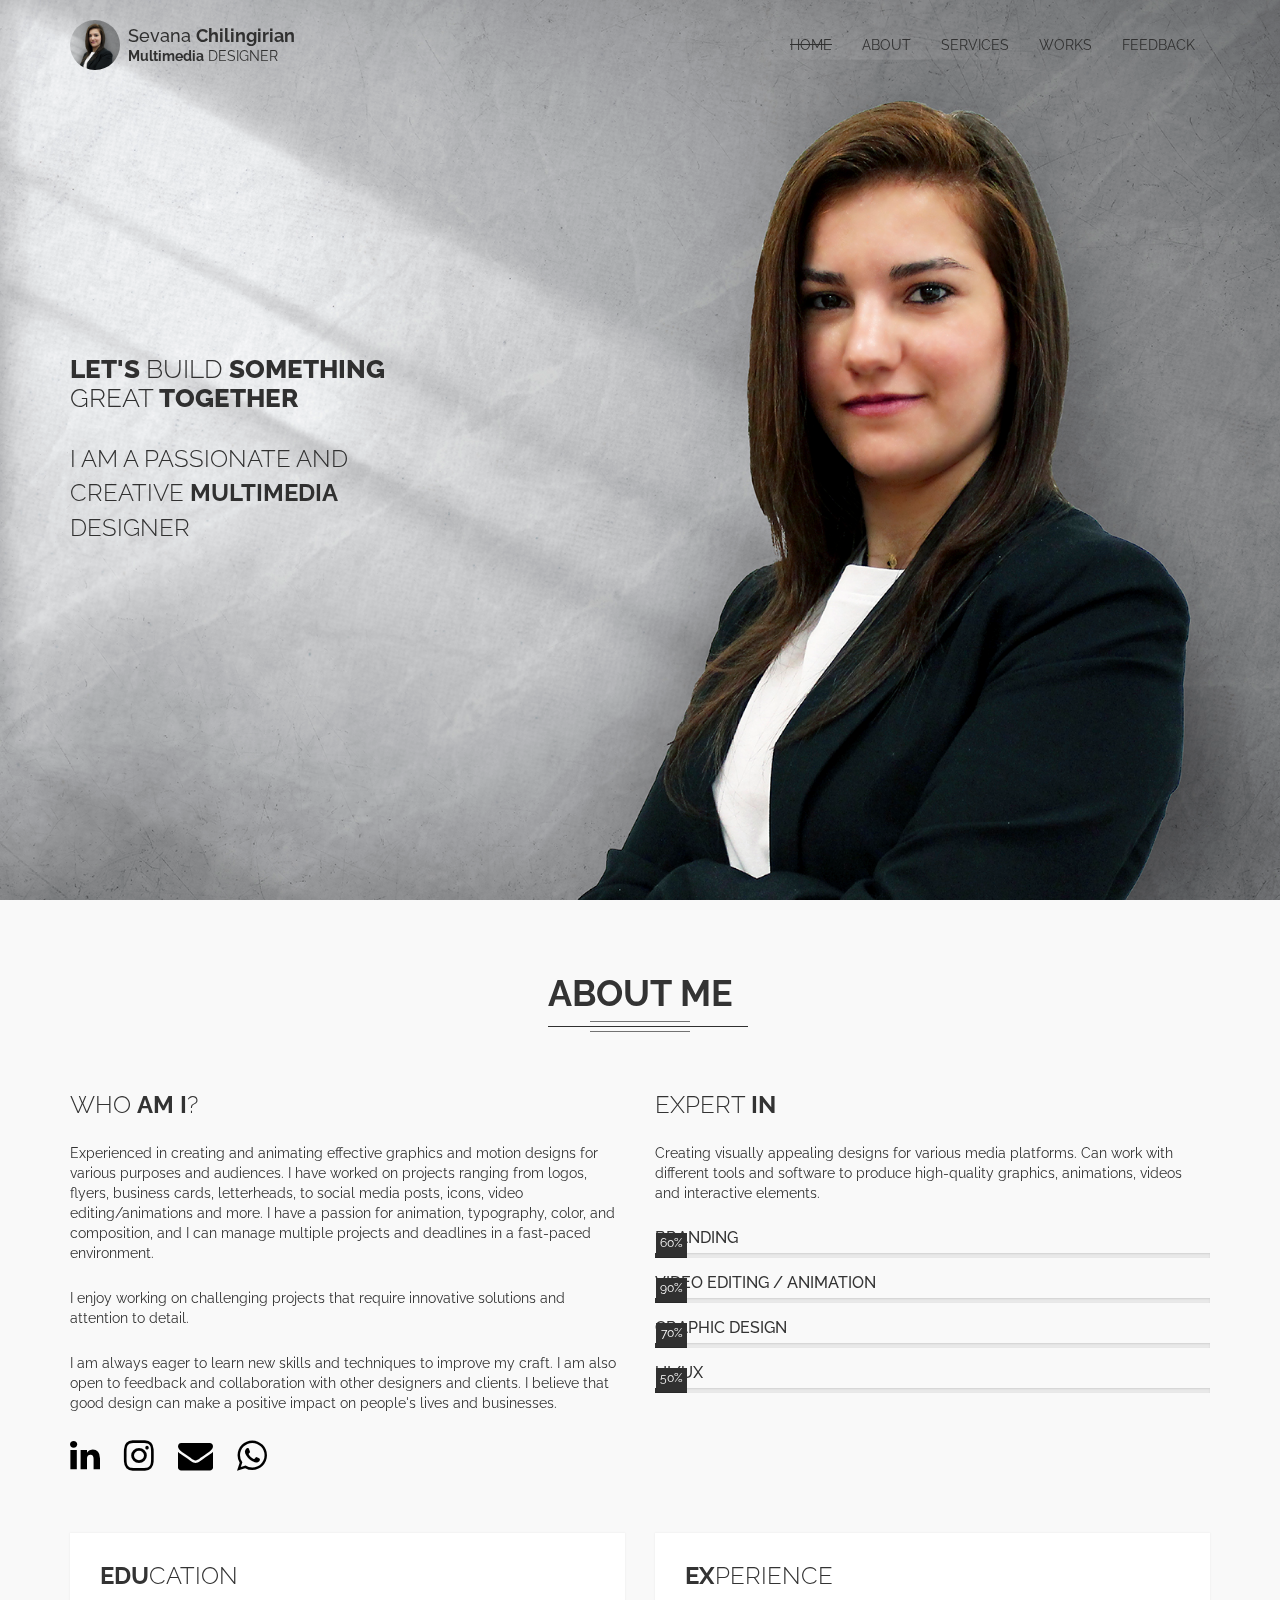
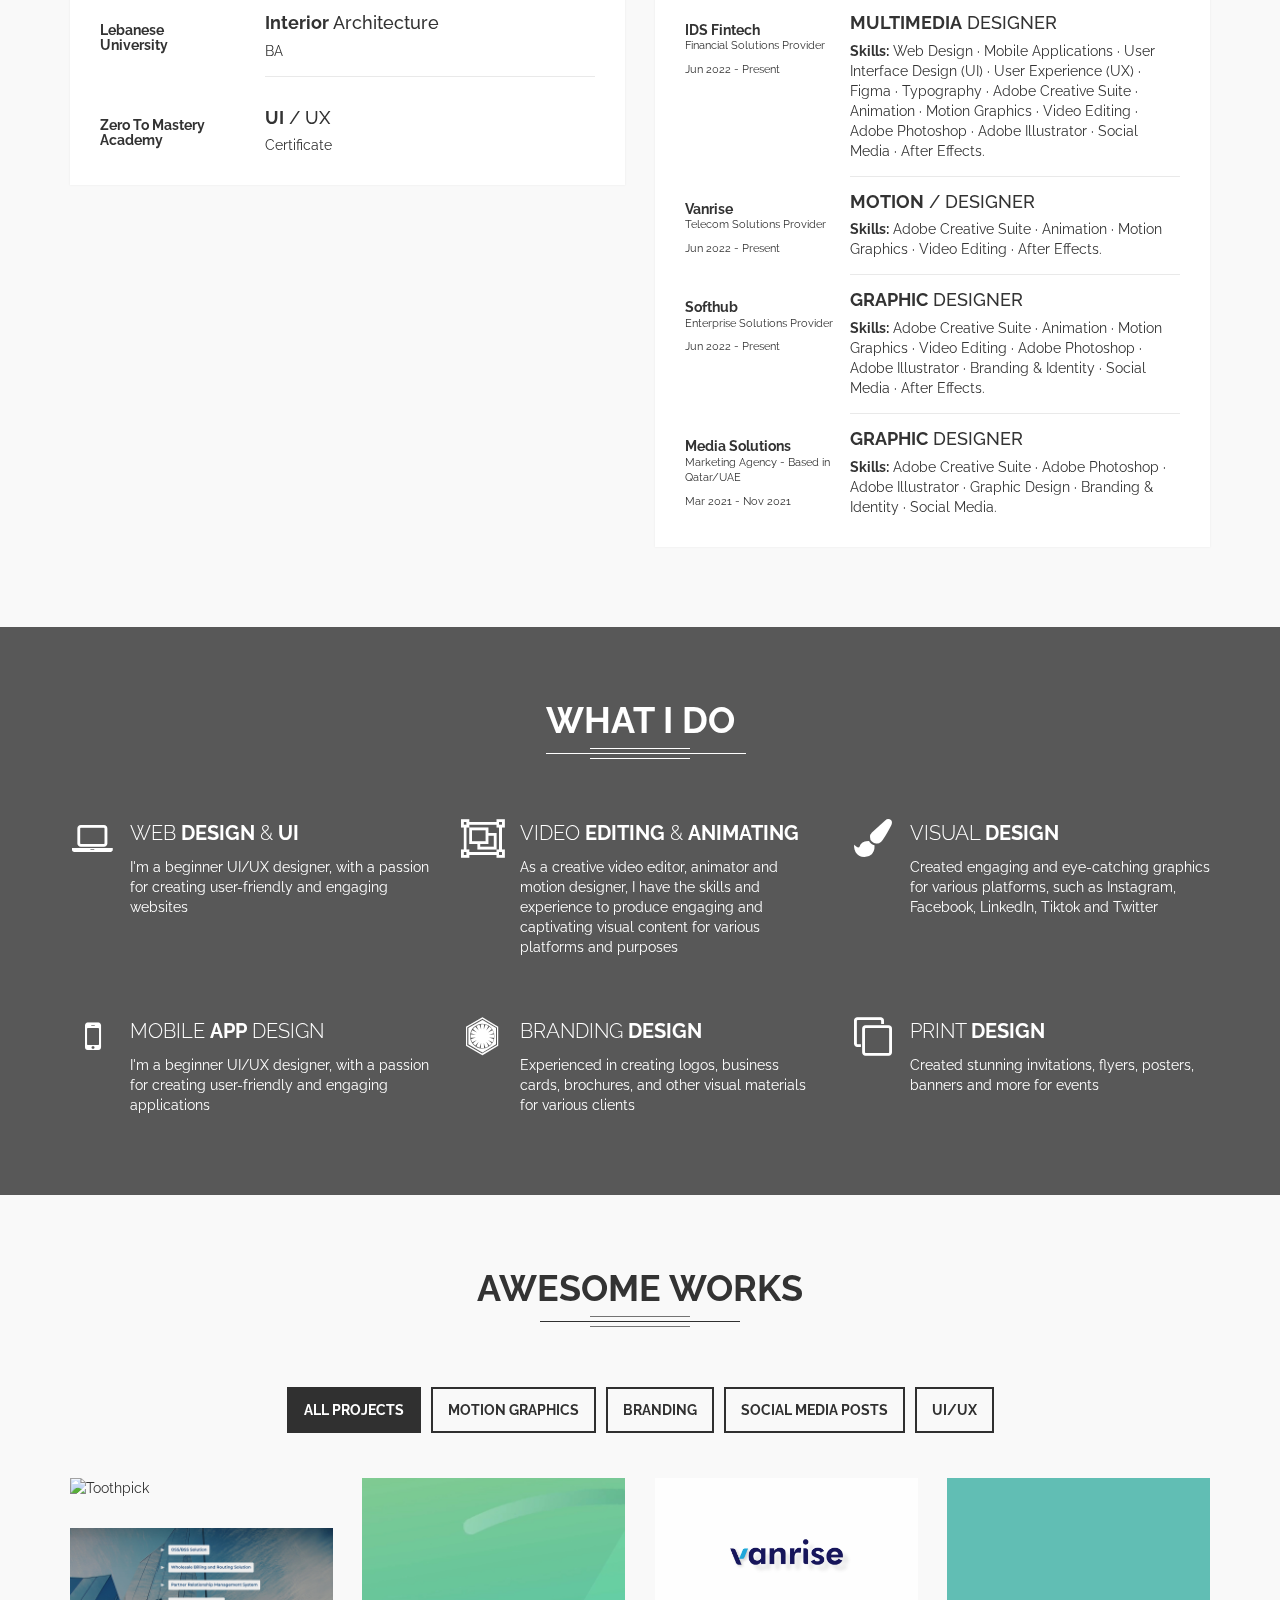
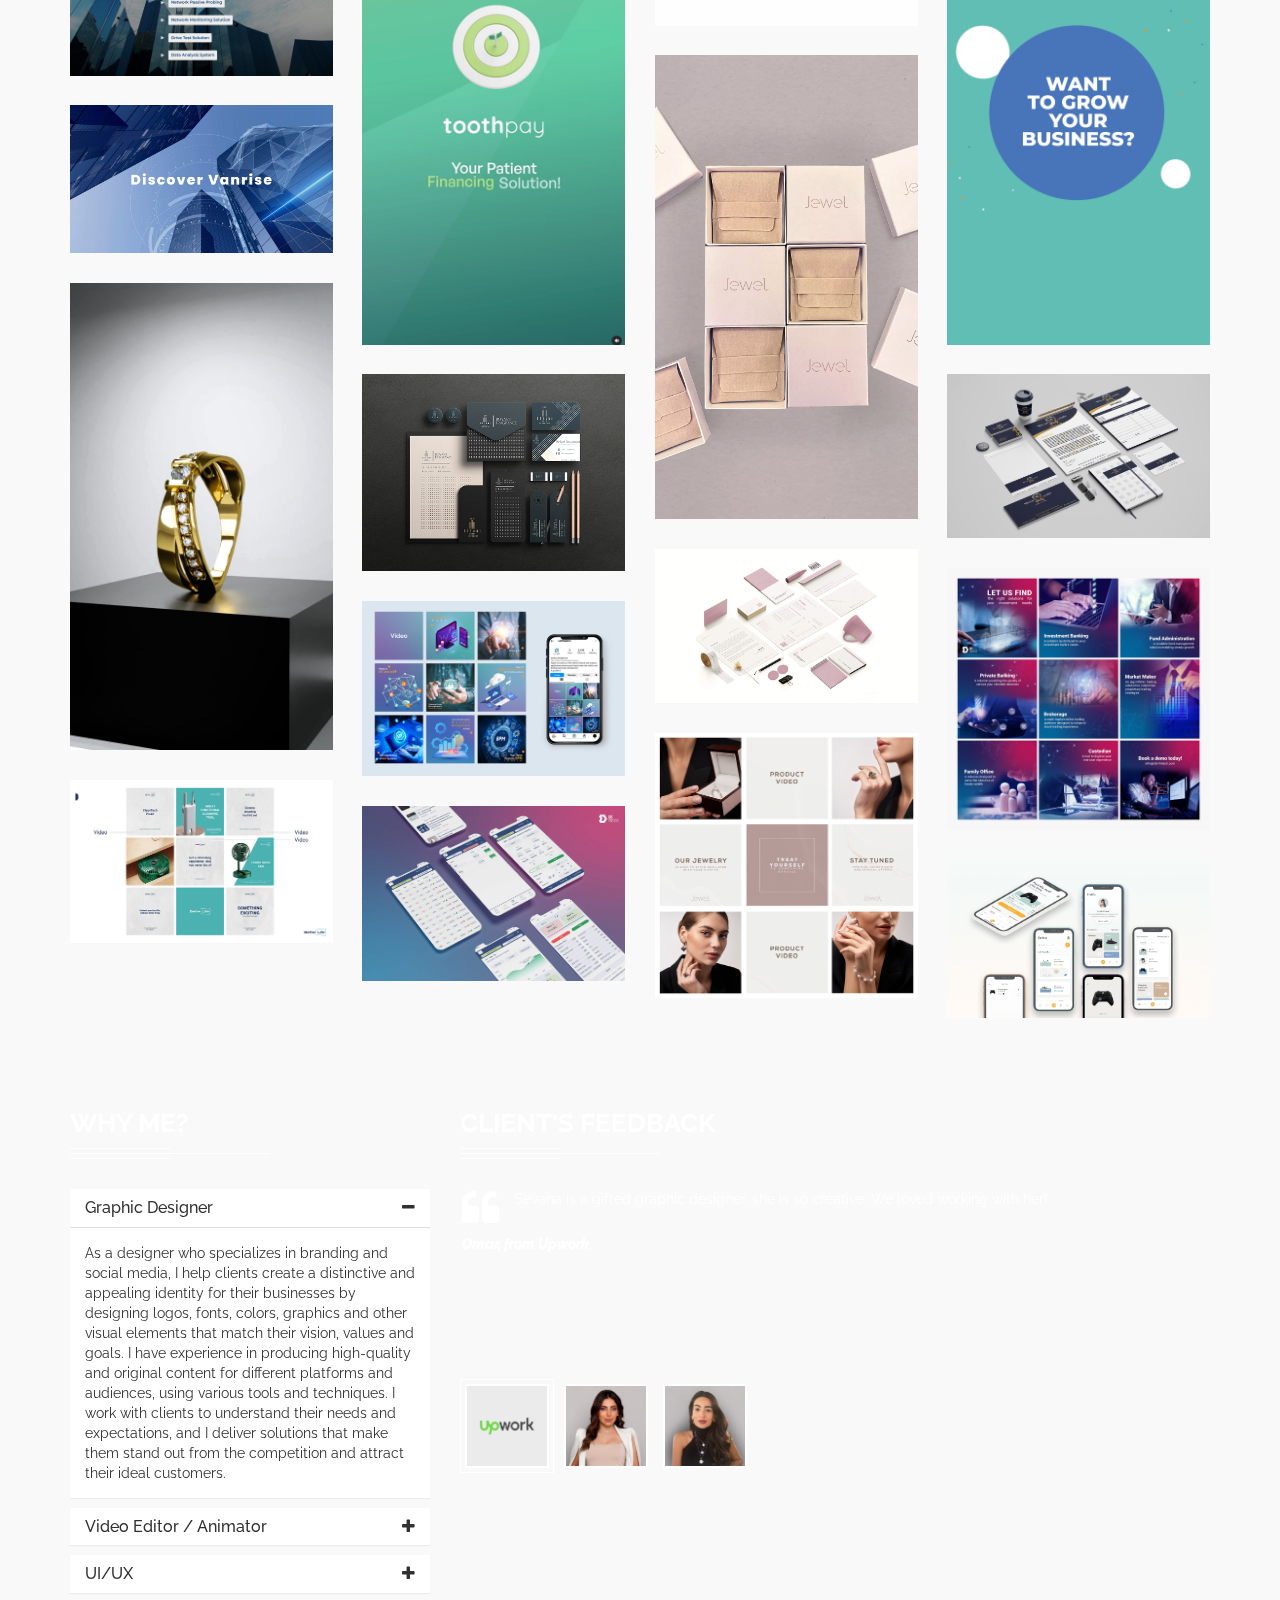
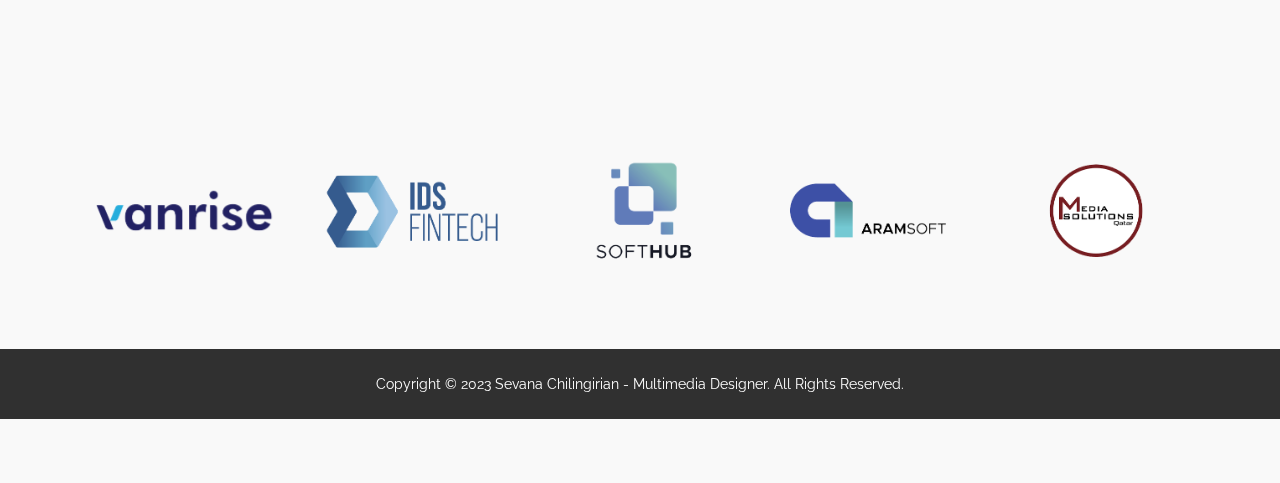
==== commit 2eeaff45: "Update index.html" ====
--- a/index.html
+++ b/index.html
@@ -460,15 +460,15 @@
                 <div class="row gallery-items">
     <!-- Gallery Item Start -->
       <div class="col-xs-12 col-sm-4 col-md-3 thumbnail gallery-item" data-cat="website-item">
-        <img src="img/gallery-img/BPM - Vanrise-022.jpg"  alt="vanrise" />
+        <img src="img/gallery-img/toothpick - 1"  alt="Toothpick" />
         
         <div class="gallery-overlay">
             <div class="vc--parent">
                 <div class="vc--child">
 
-                    <h2>Vanrise BPM</h2>
-                    
-                    <a href="https://www.youtube.com/watch?v=zBLKRrxVAW4" class="btn gallery--window" data-toggle="modal" target="_blank">View Project</a>
+                    <h2>Toothpick - 1</h2>
+                    
+                    <a href="https://www.instagram.com/p/C66NisjIQO0/" class="btn gallery--window" data-toggle="modal" target="_blank">View Project</a>
                 </div>
             </div>
         </div>
@@ -477,15 +477,15 @@
 
     <!-- Gallery Item Start -->
     <div class="col-xs-12 col-sm-4 col-md-3 thumbnail gallery-item" data-cat="website-item">
-        <img src="img/gallery-img/Christmas 2024 - Vanrise-023.jpg"  alt="vanrise" />
+        <img src="img/gallery-img/Toothpick - 2.jpg"  alt="Toothick" />
         
         <div class="gallery-overlay">
             <div class="vc--parent">
                 <div class="vc--child">
 
-                    <h2>Vanrise Greetings 2024</h2>
-                    
-                    <a href="https://www.youtube.com/watch?v=wgMAWyV5ZDg" class="btn gallery--window" data-toggle="modal" target="_blank">View Project</a>
+                    <h2>Toothpick - Toothpay</h2>
+                    
+                    <a href="https://www.instagram.com/reel/C6wV1sEKJZN/" class="btn gallery--window" data-toggle="modal" target="_blank">View Project</a>
                 </div>
             </div>
         </div>
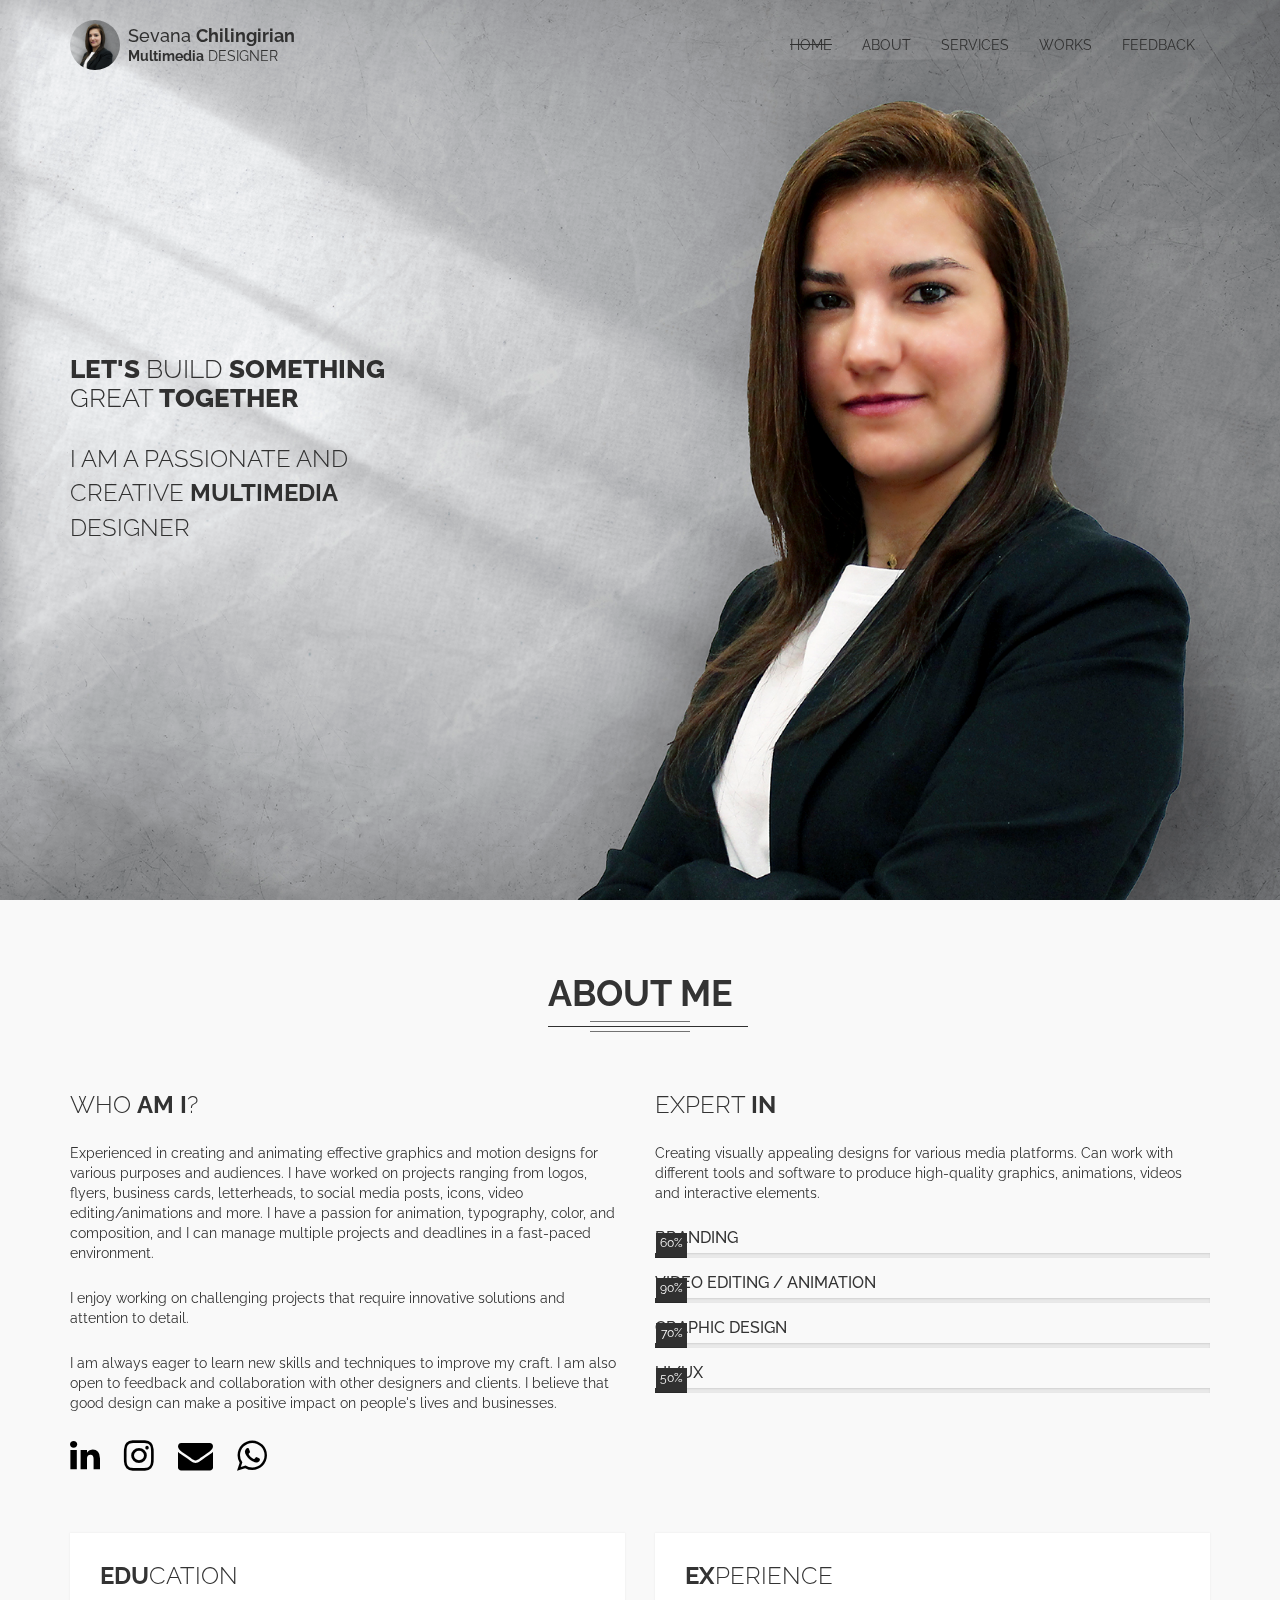
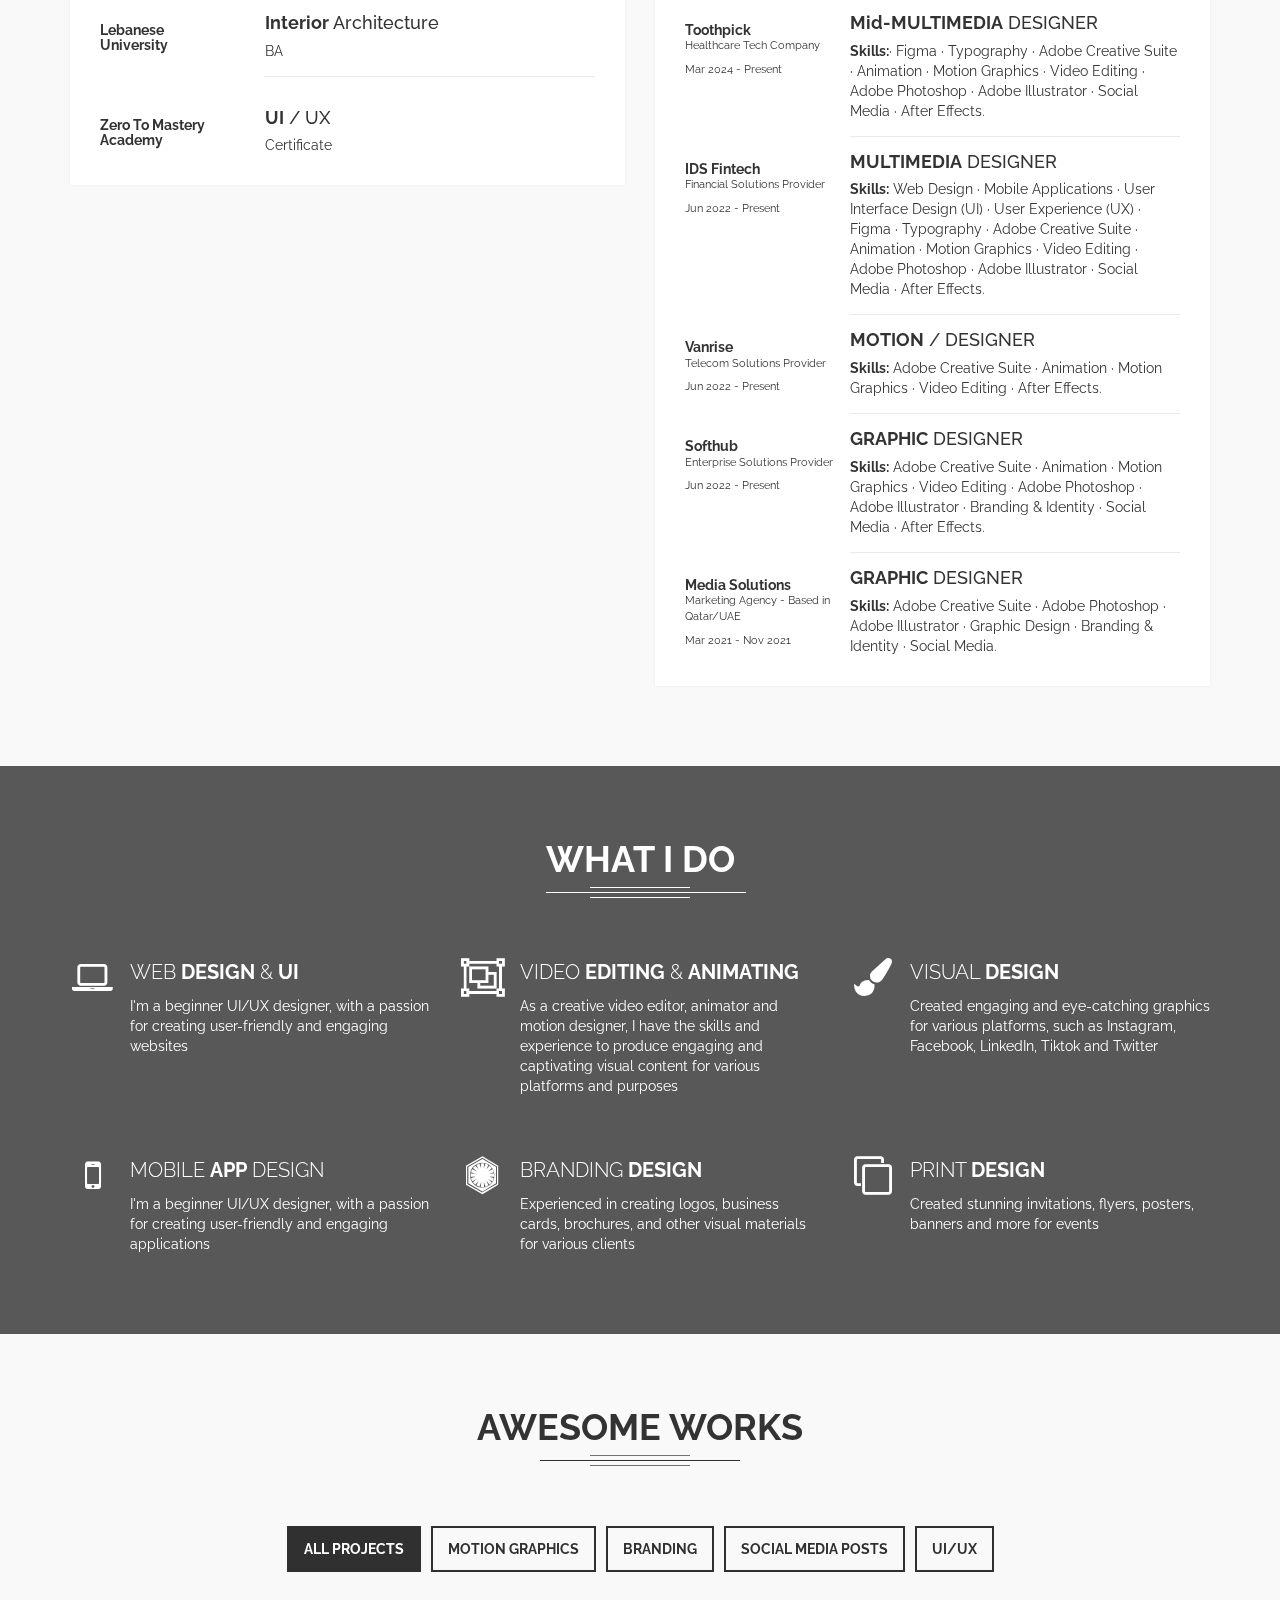
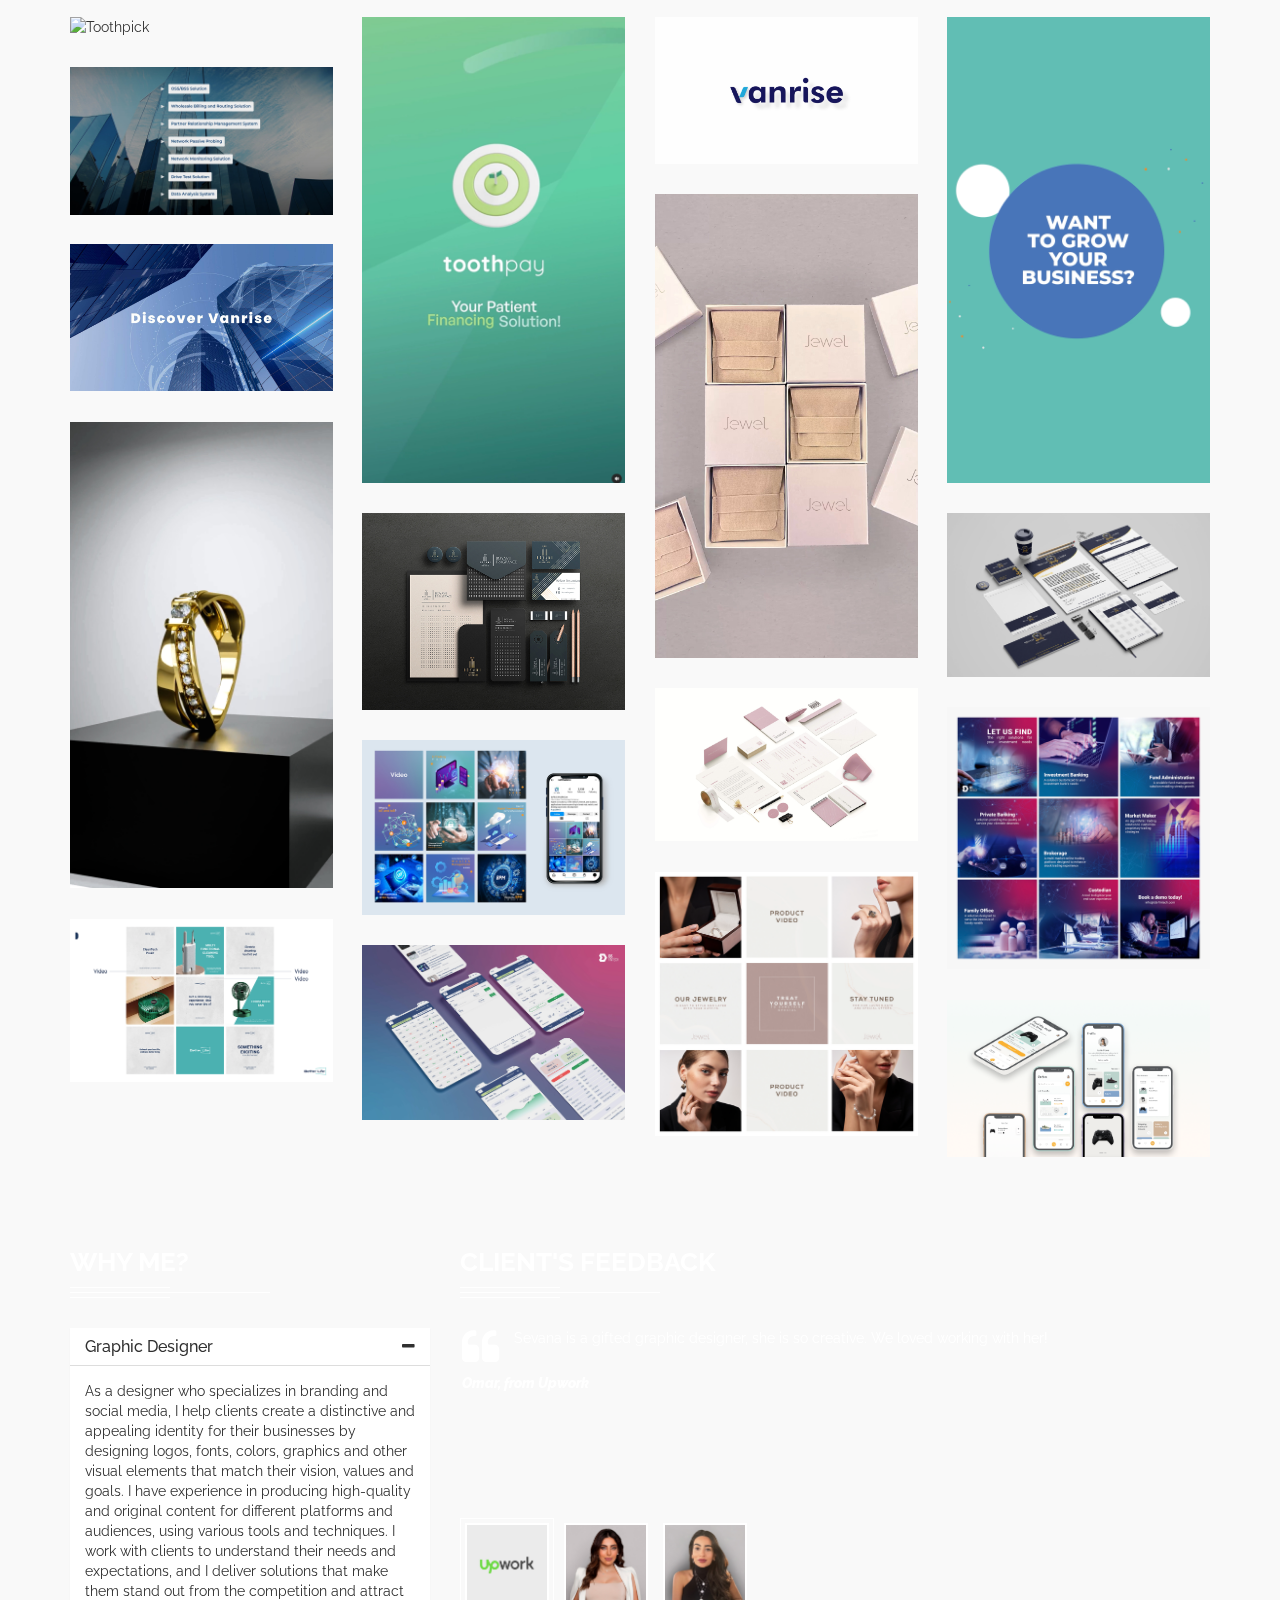
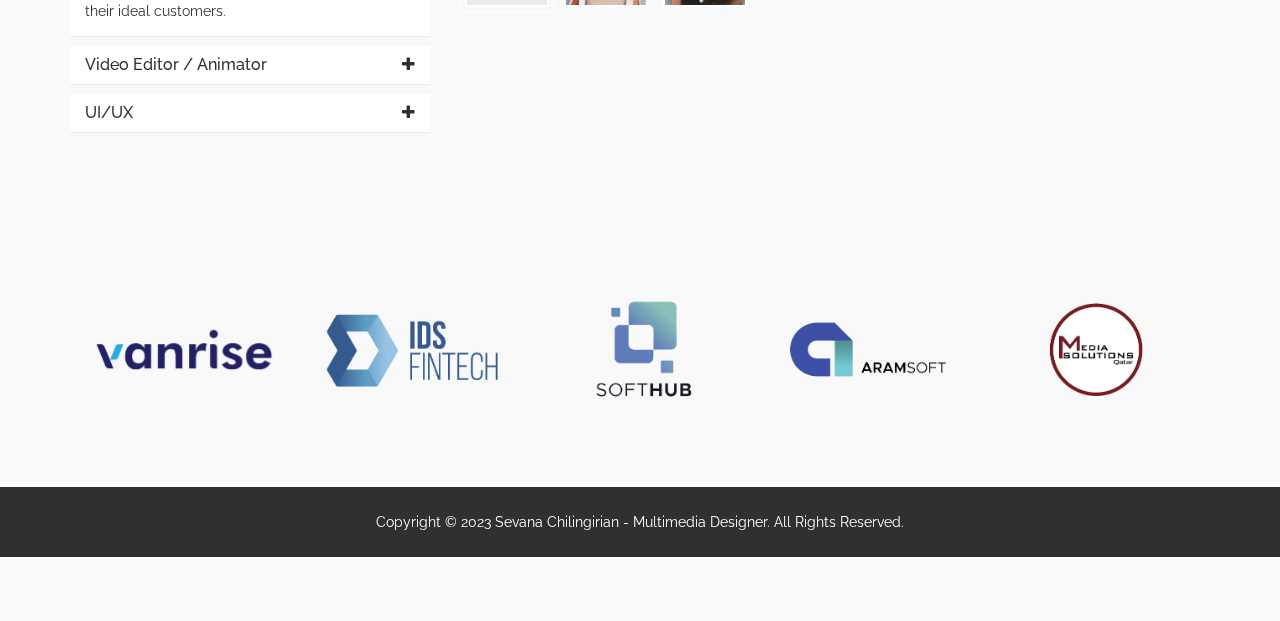
==== commit 17a2ea7f: "Update index.html" ====
--- a/index.html
+++ b/index.html
@@ -256,6 +256,24 @@
                             <div class="about--info-wrapper">
                                 <h3><strong>EX</strong>PERIENCE</h3>
                                 
+                               <!-- About Info Item Start -->
+                                <div class="about--info-item">
+                                    <div class="row reset-gutter">
+                                        <div class="col-xs-4">
+                                            <h5><strong>Toothpick</strong></h5>
+                                            <p style="font-size: 11px;">Healthcare Tech Company</p>
+                                            <p style="font-size: 11px;">Mar 2024 - Present</p>
+                                        </div>
+                                        
+                                        <div class="col-xs-8 about--info-border">
+                                            <h4><strong>Mid-MULTIMEDIA</strong> DESIGNER</h4>
+                                            
+                                            <p><strong>Skills:</strong>· Figma · Typography · Adobe Creative Suite · Animation · Motion Graphics · Video Editing · Adobe Photoshop · Adobe Illustrator · Social Media · After Effects.</p>
+                                        </div>
+                                    </div>
+                                </div>
+                                <!-- About Info Item End -->
+                                
                                 <!-- About Info Item Start -->
                                 <div class="about--info-item">
                                     <div class="row reset-gutter">
@@ -460,7 +478,7 @@
                 <div class="row gallery-items">
     <!-- Gallery Item Start -->
       <div class="col-xs-12 col-sm-4 col-md-3 thumbnail gallery-item" data-cat="website-item">
-        <img src="img/gallery-img/toothpick - 1"  alt="Toothpick" />
+        <img src="img/gallery-img/toothpick - 1.jpg"  alt="Toothpick" />
         
         <div class="gallery-overlay">
             <div class="vc--parent">
@@ -753,9 +771,9 @@
                         <div class="gallery-overlay">
                             <div class="vc--parent">
                             	<div class="vc--child">
-                                    <h2>BetterLife Posts</h2>
-                                    
-                                    <a href="img/gallery-img/BetterLife Posts-16.png" class="btn gallery--window" data-toggle="modal" target="_blank">View Project</a>
+                                    <h2>Toothpick Posts</h2>
+                                    
+                                    <a href="img/gallery-img/Toothpick - Posts-01" class="btn gallery--window" data-toggle="modal" target="_blank">View Project</a>
                                 </div>
                             </div>
                         </div>
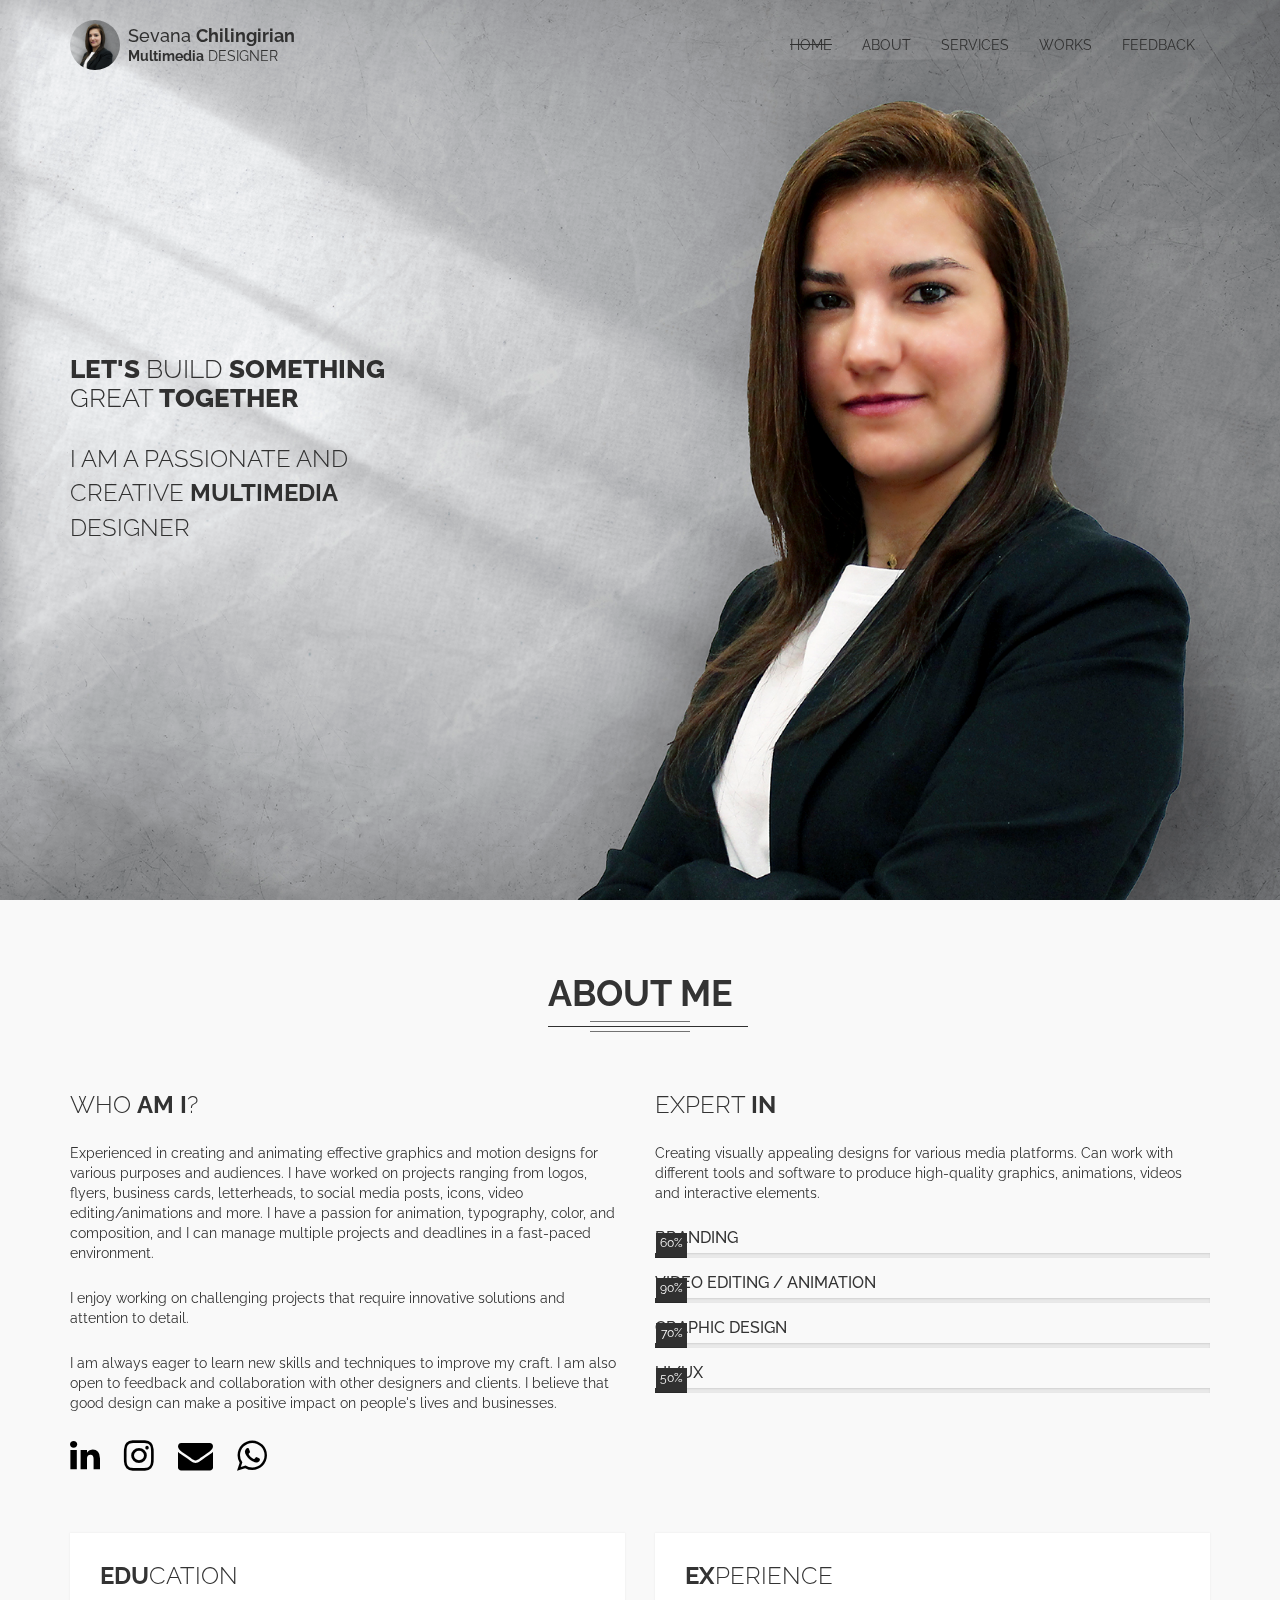
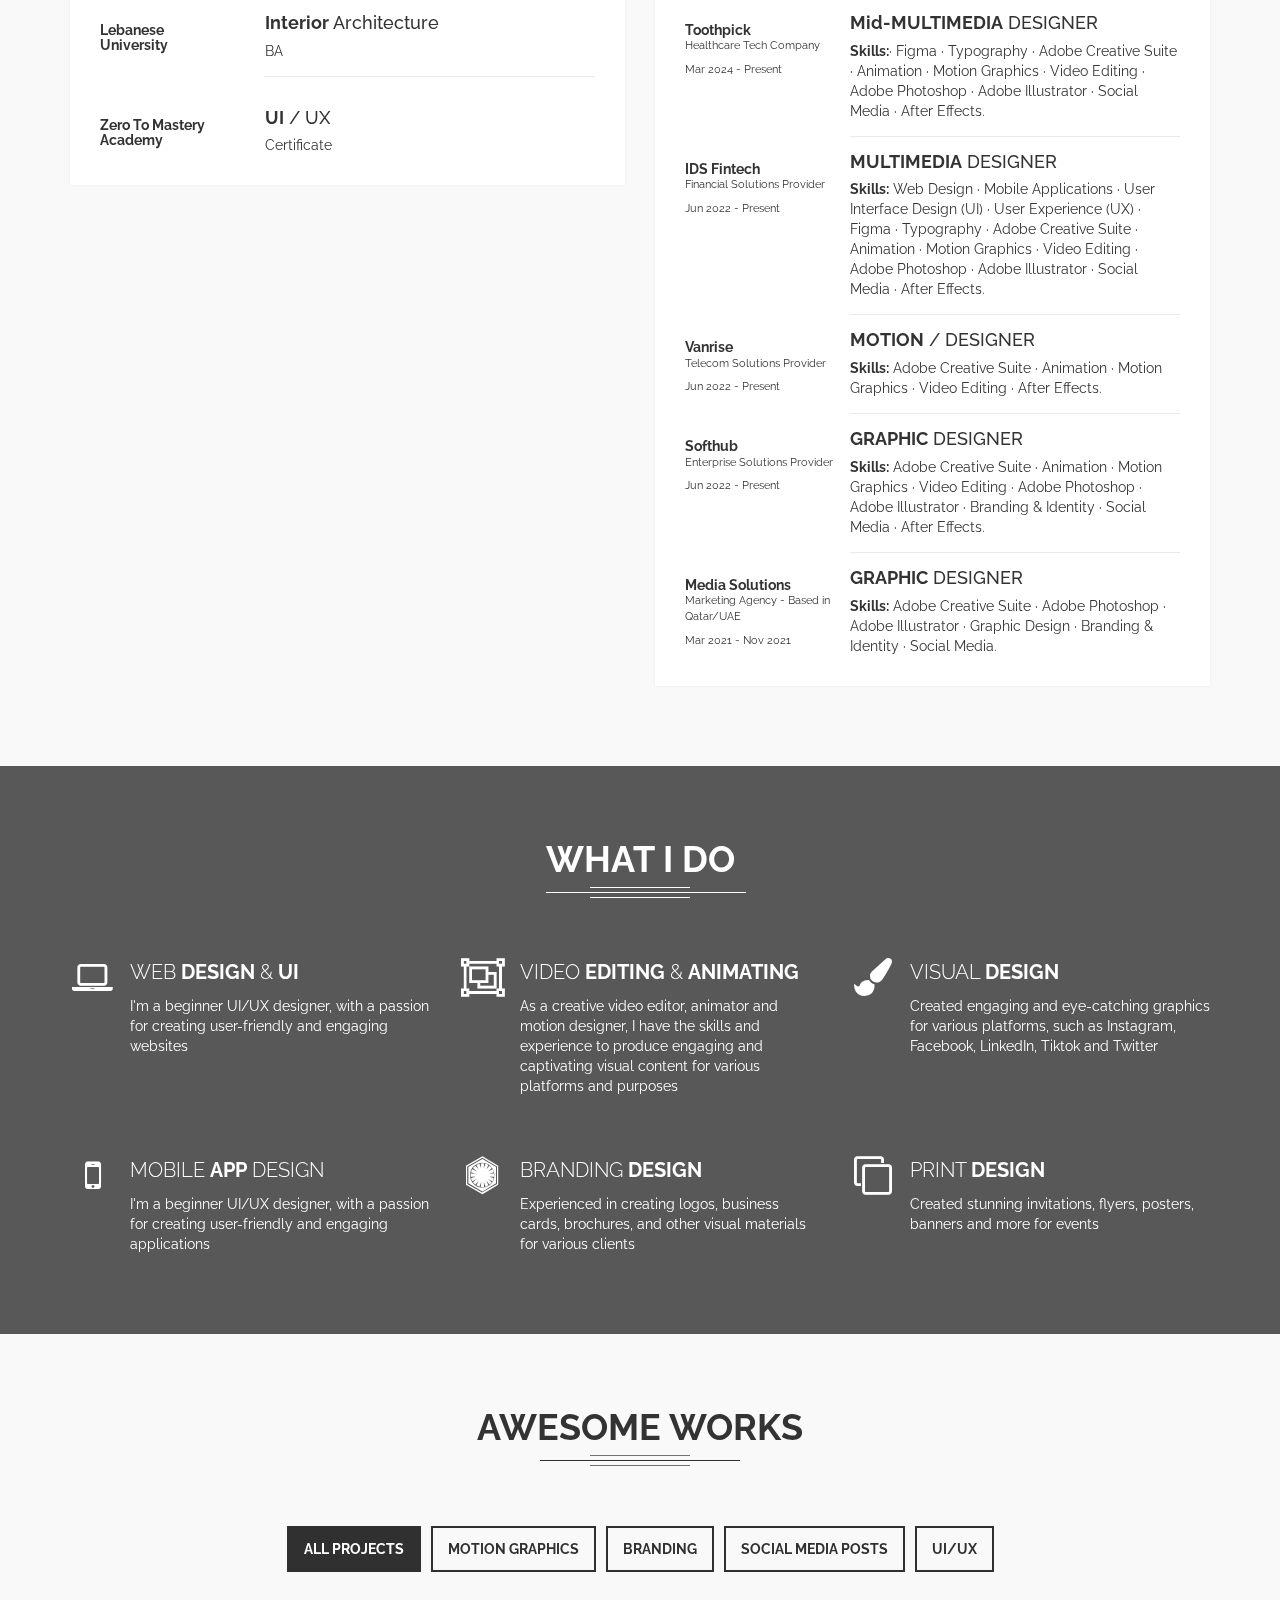
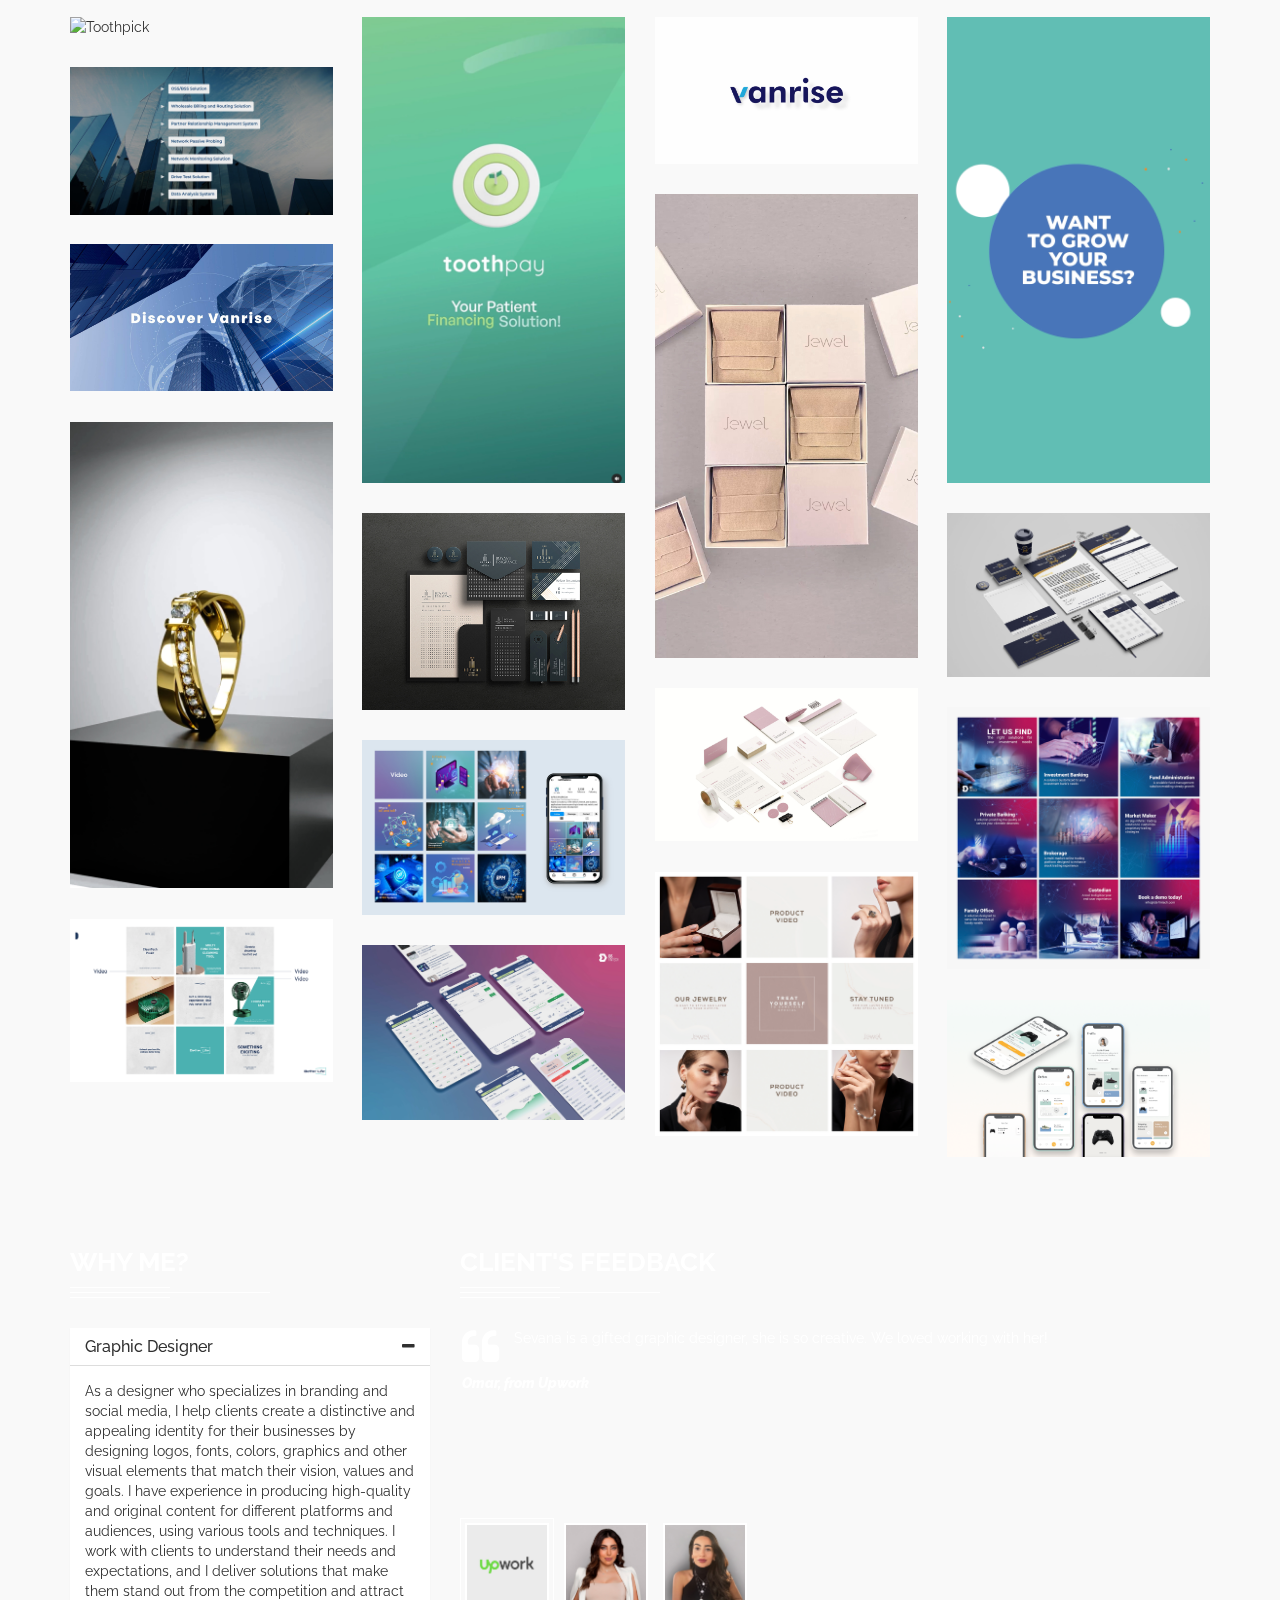
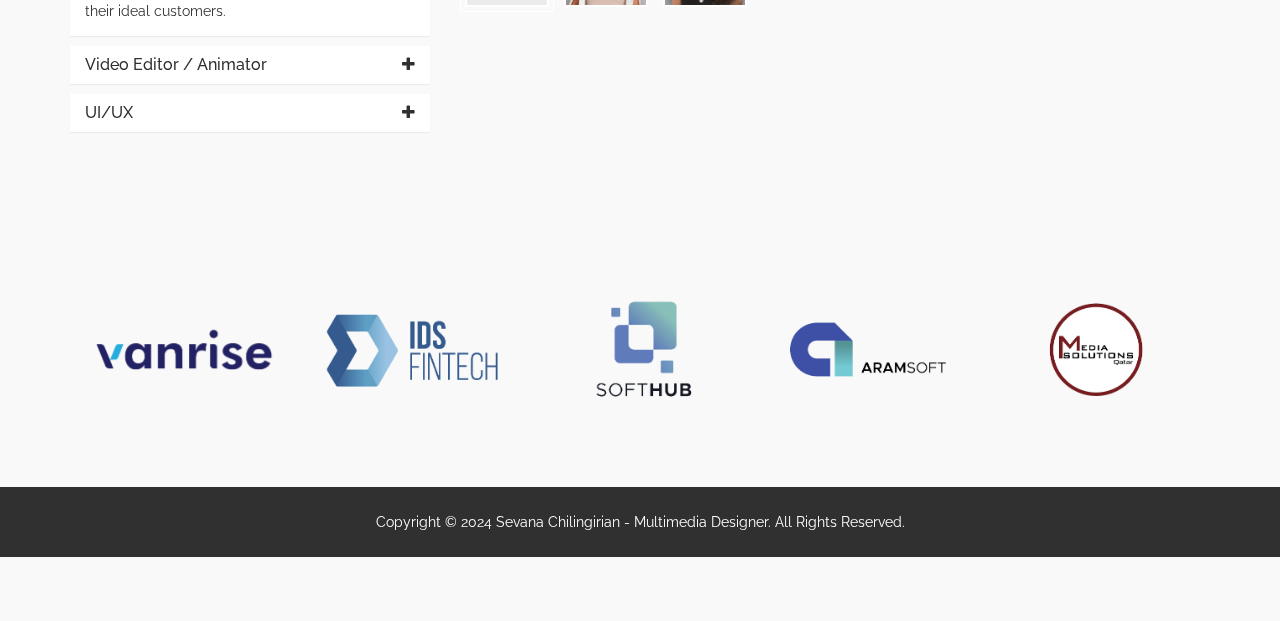
==== commit 2336c890: "Update index.html" ====
--- a/index.html
+++ b/index.html
@@ -1730,6 +1730,13 @@
                         <img src="img/brands-img/06.png" alt="" class="img-responsive center-block" />
                     </div>
                     <!-- Brand Item End -->
+
+                     <!-- Brand Item Start -->
+                    <div class="brand--item">
+                        <img src="img/brands-img/07.png" alt="" class="img-responsive center-block" />
+                    </div>
+                    <!-- Brand Item End -->
+                    
                 </div>
                 <!-- Brands Slider End -->
             </div>
@@ -1744,7 +1751,7 @@
                 <!-- Footer Copyright Start -->
                 <div class="footer--copyright">
                     
-                    <p>Copyright &copy; 2023 Sevana Chilingirian - Multimedia Designer. All Rights Reserved.</p>
+                    <p>Copyright &copy; 2024 Sevana Chilingirian - Multimedia Designer. All Rights Reserved.</p>
                 </div>
                 <!-- Footer Copyright End -->
             </div>
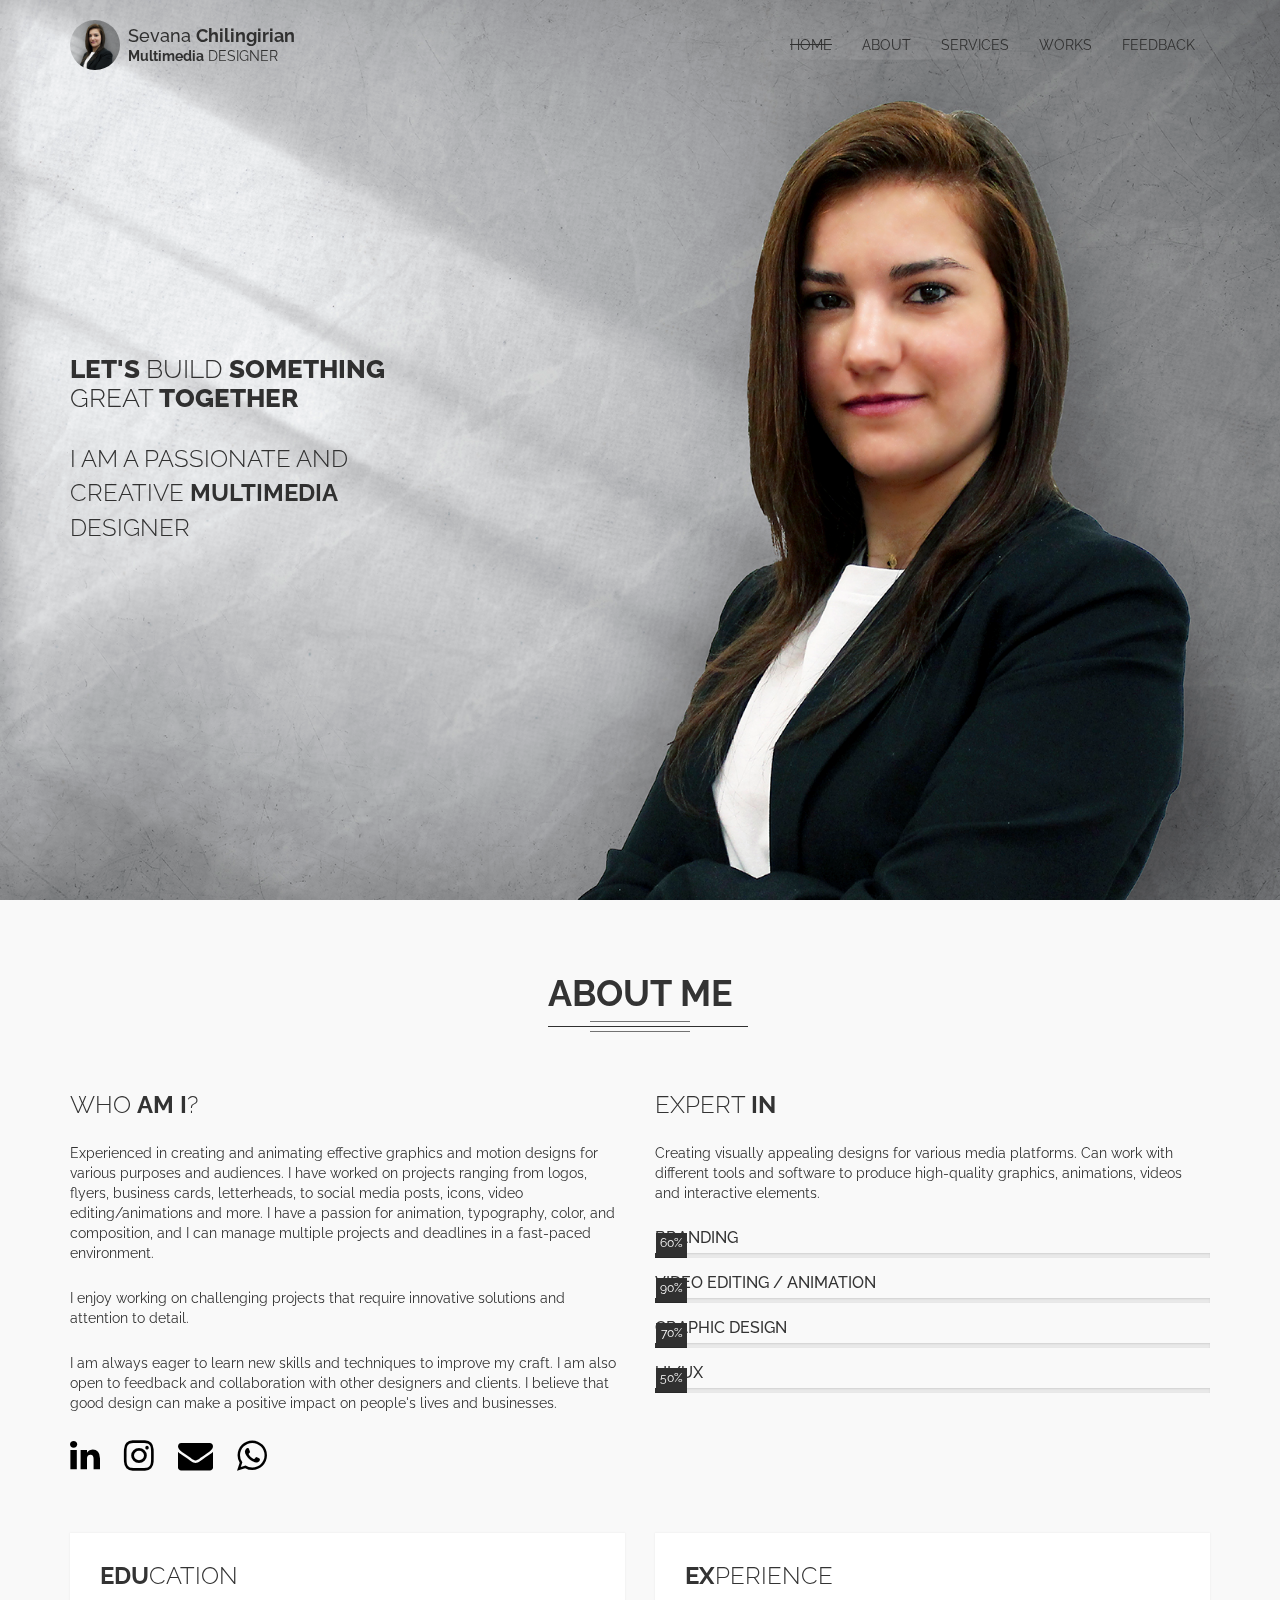
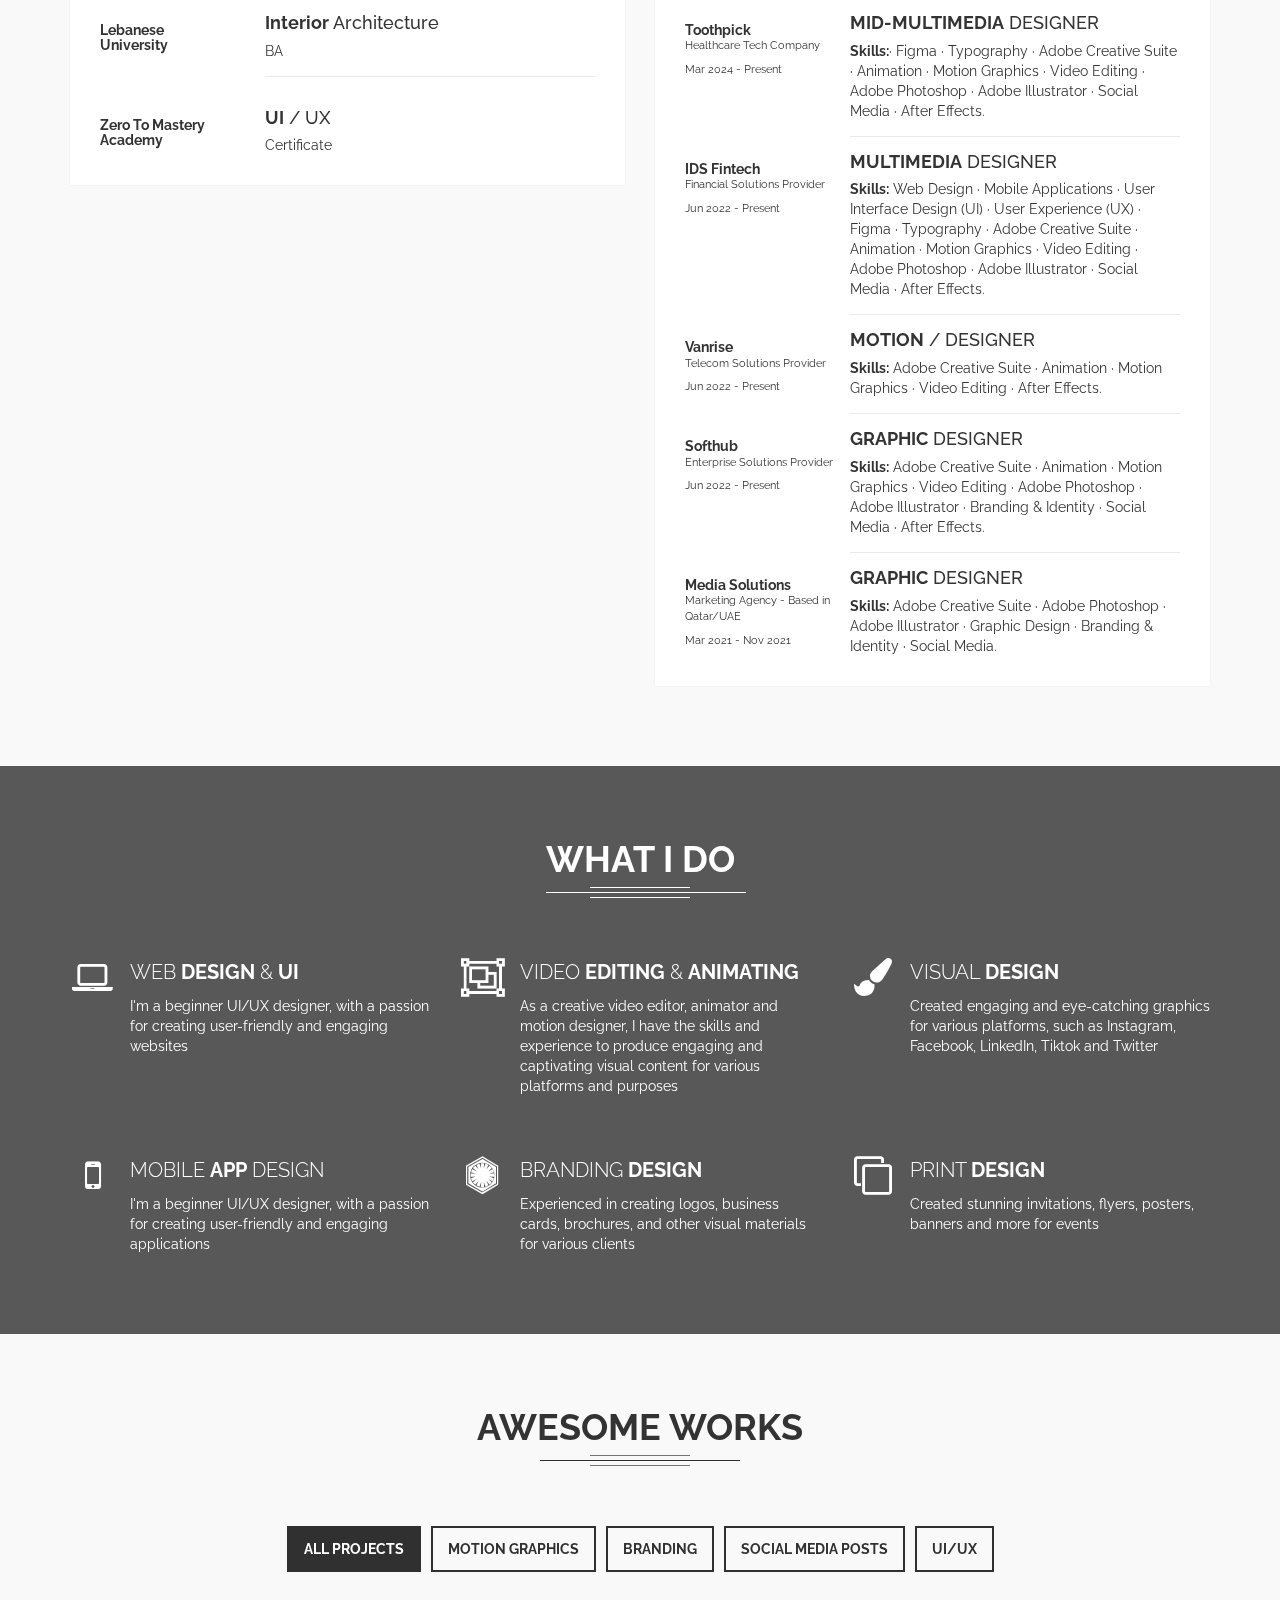
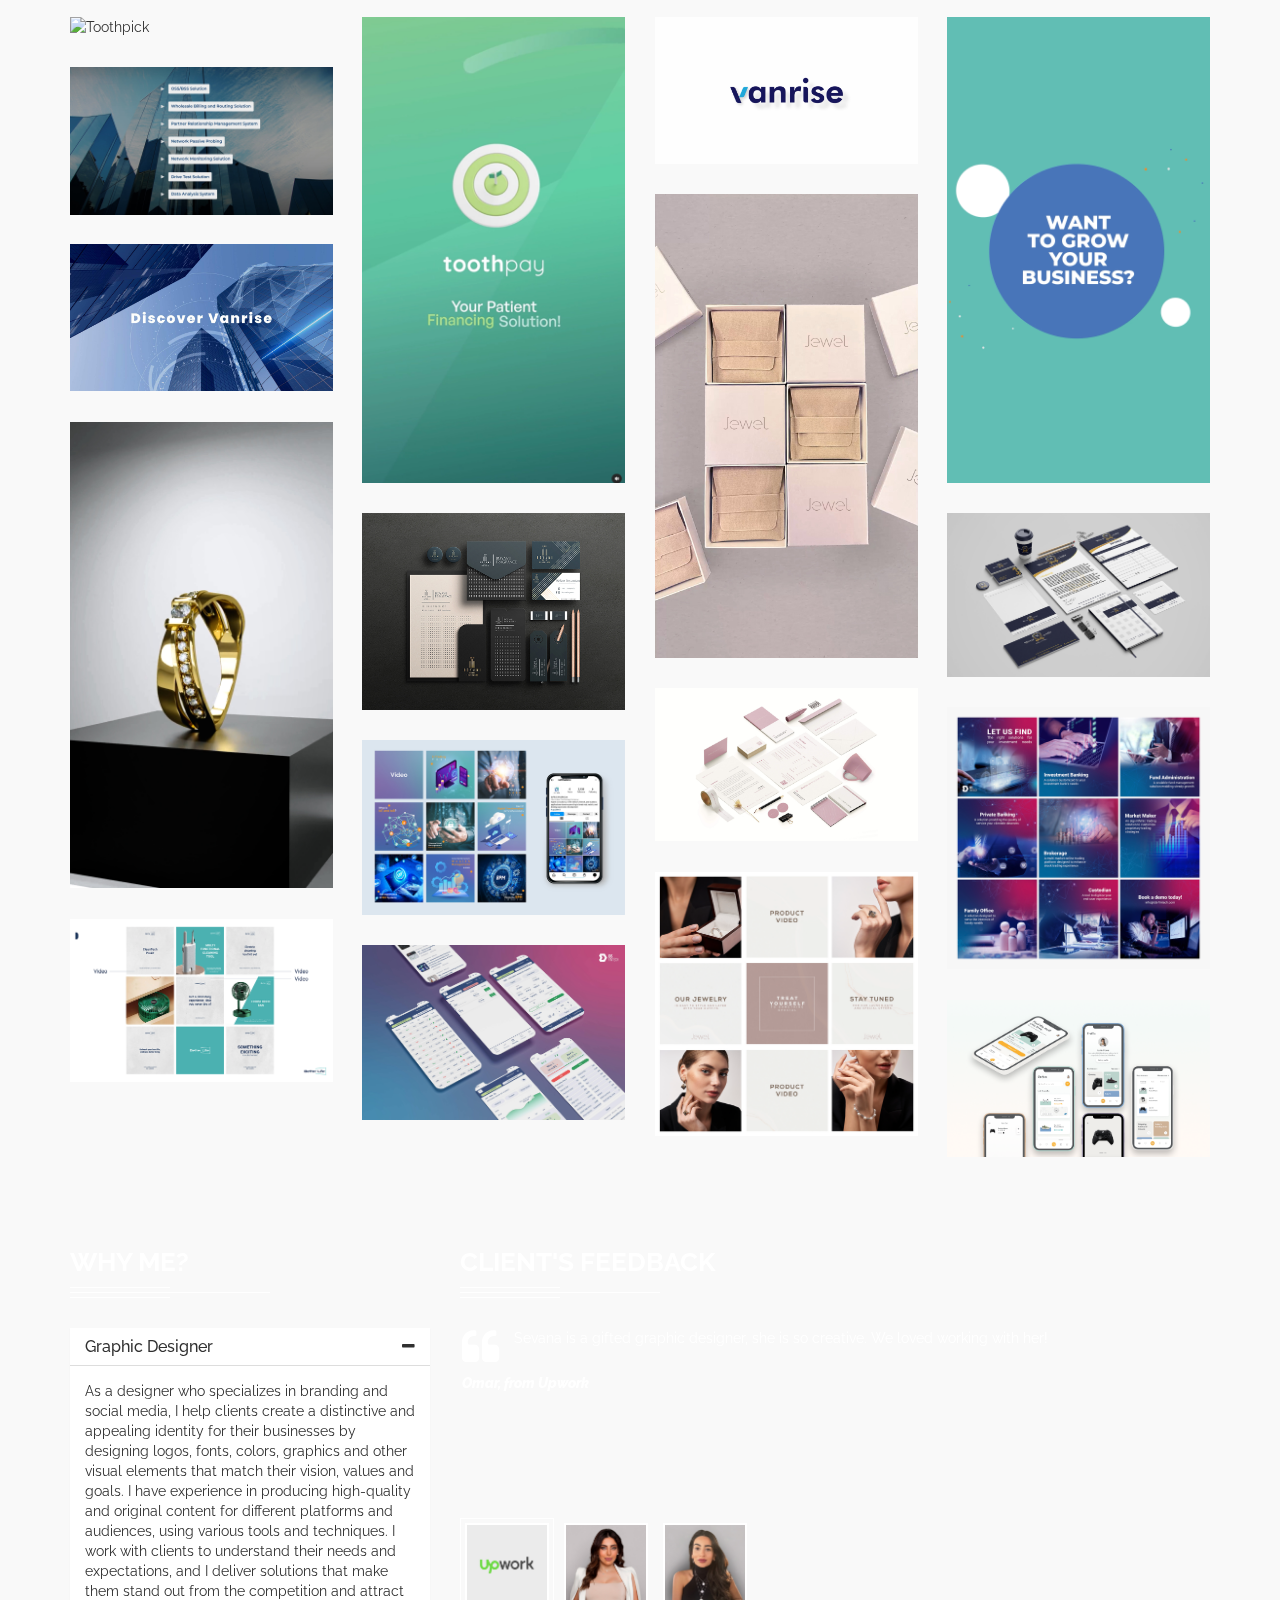
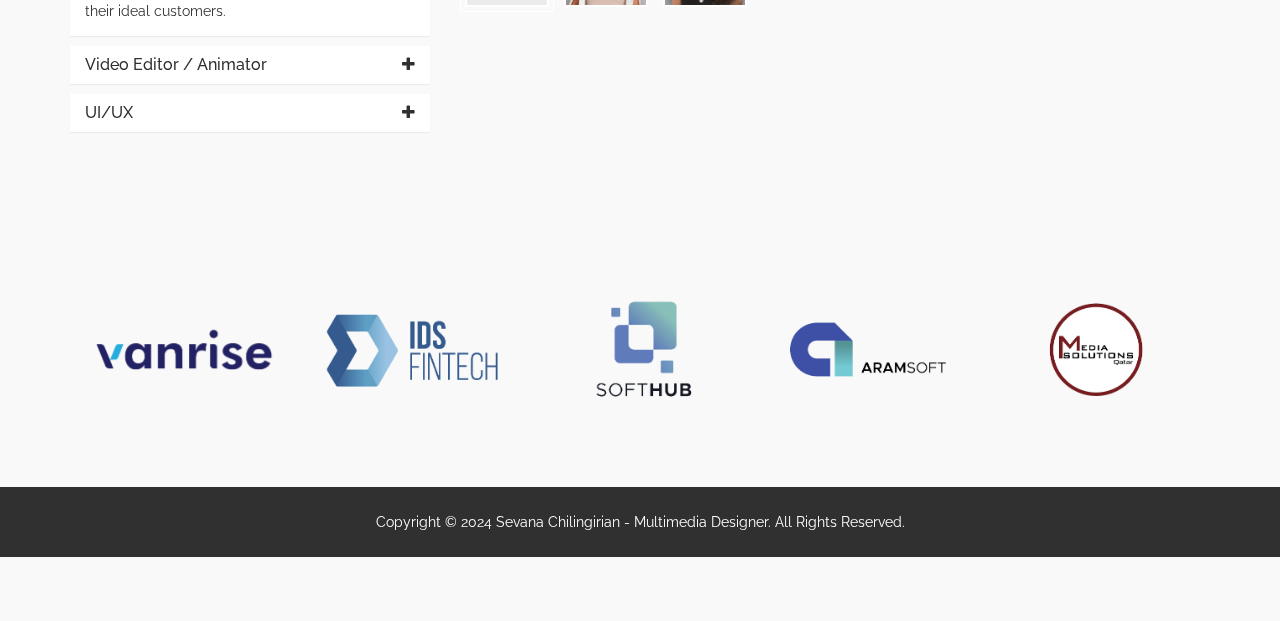
==== commit aa380a43: "Update index.html" ====
--- a/index.html
+++ b/index.html
@@ -266,7 +266,7 @@
                                         </div>
                                         
                                         <div class="col-xs-8 about--info-border">
-                                            <h4><strong>Mid-MULTIMEDIA</strong> DESIGNER</h4>
+                                            <h4><strong>MID-MULTIMEDIA</strong> DESIGNER</h4>
                                             
                                             <p><strong>Skills:</strong>· Figma · Typography · Adobe Creative Suite · Animation · Motion Graphics · Video Editing · Adobe Photoshop · Adobe Illustrator · Social Media · After Effects.</p>
                                         </div>
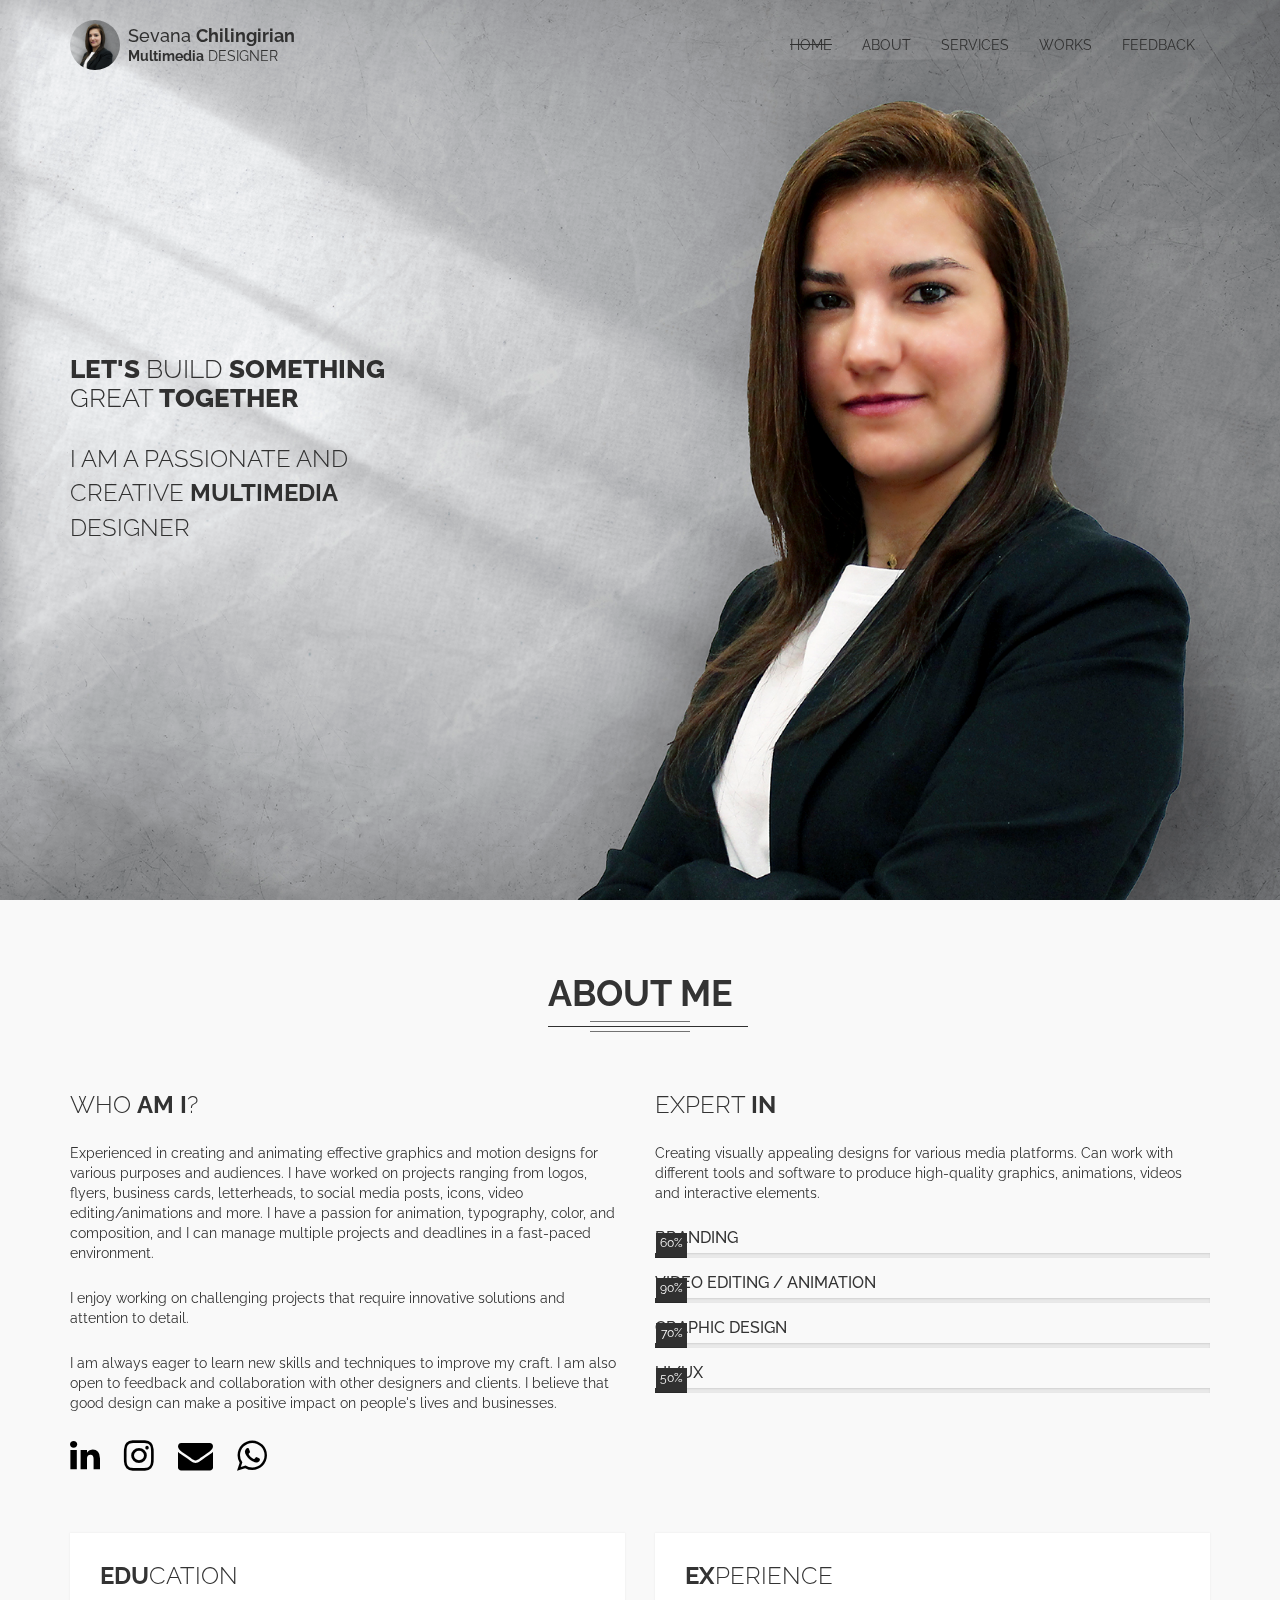
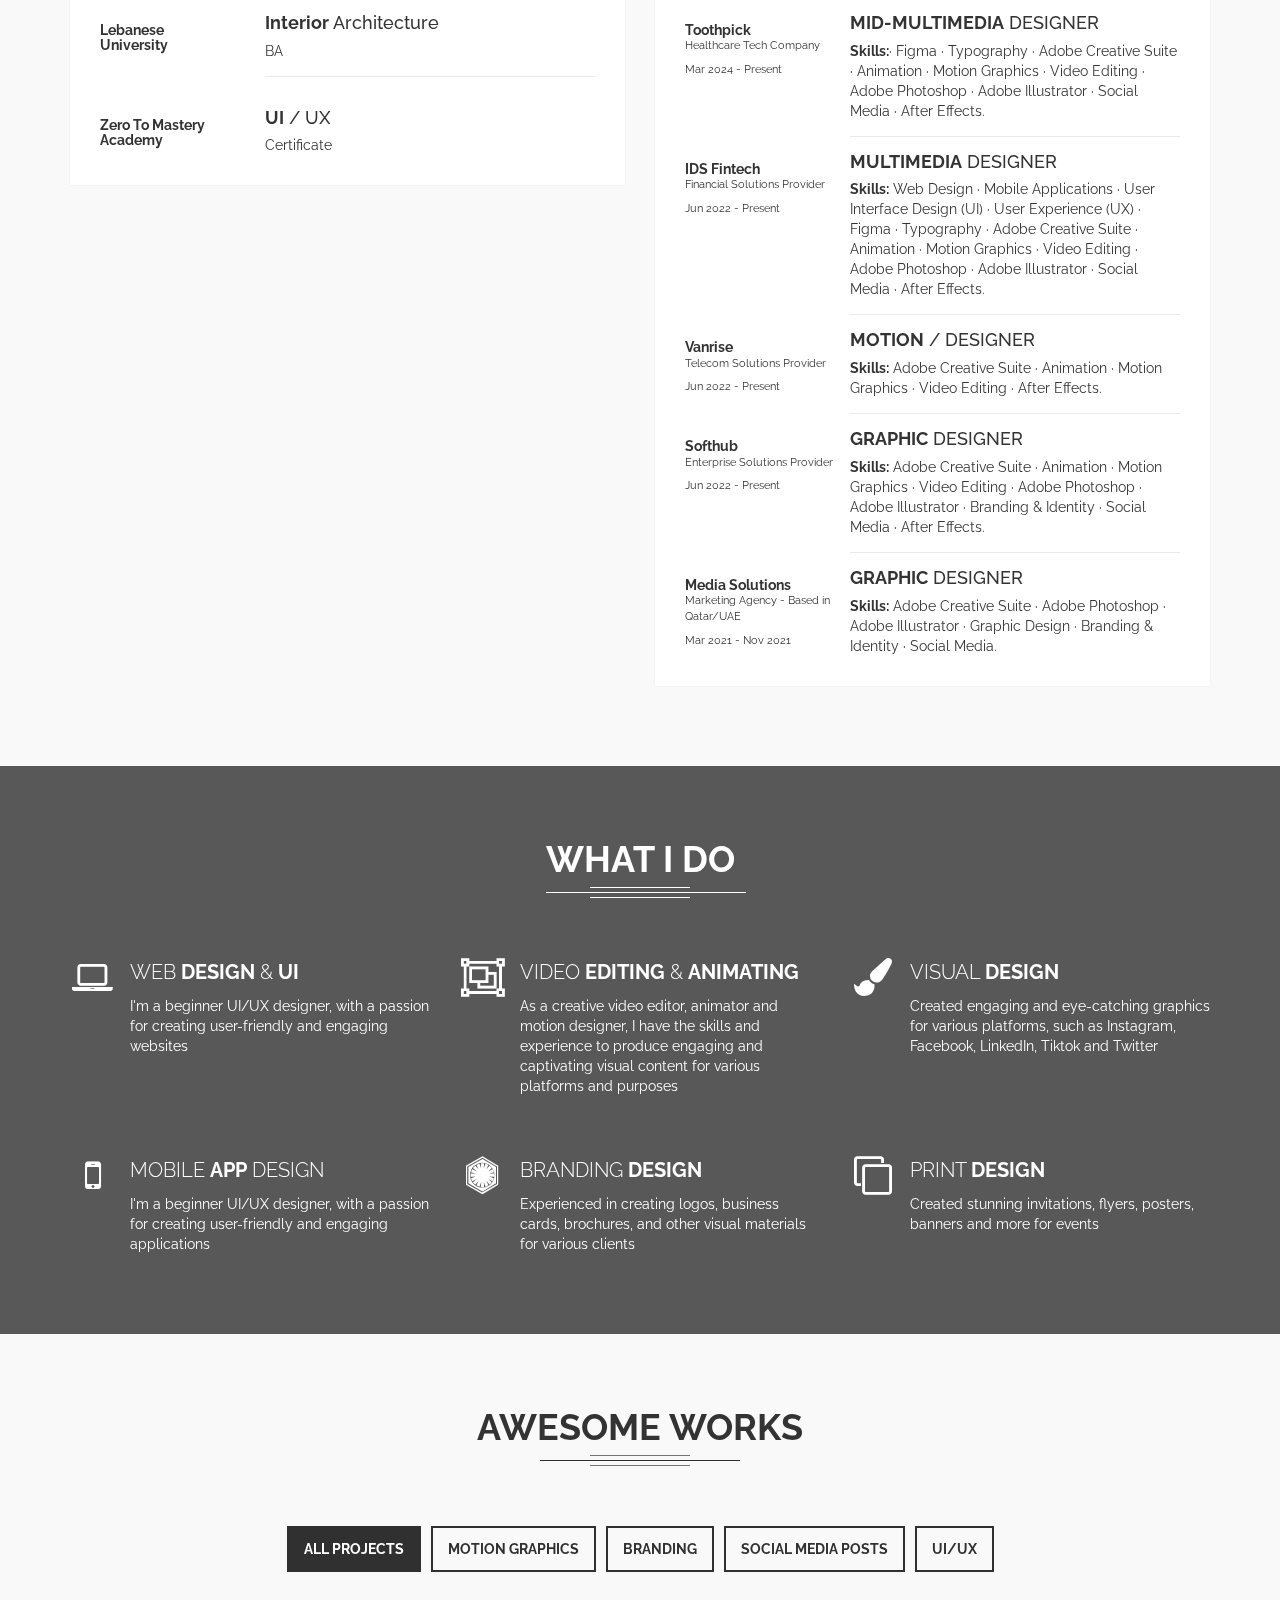
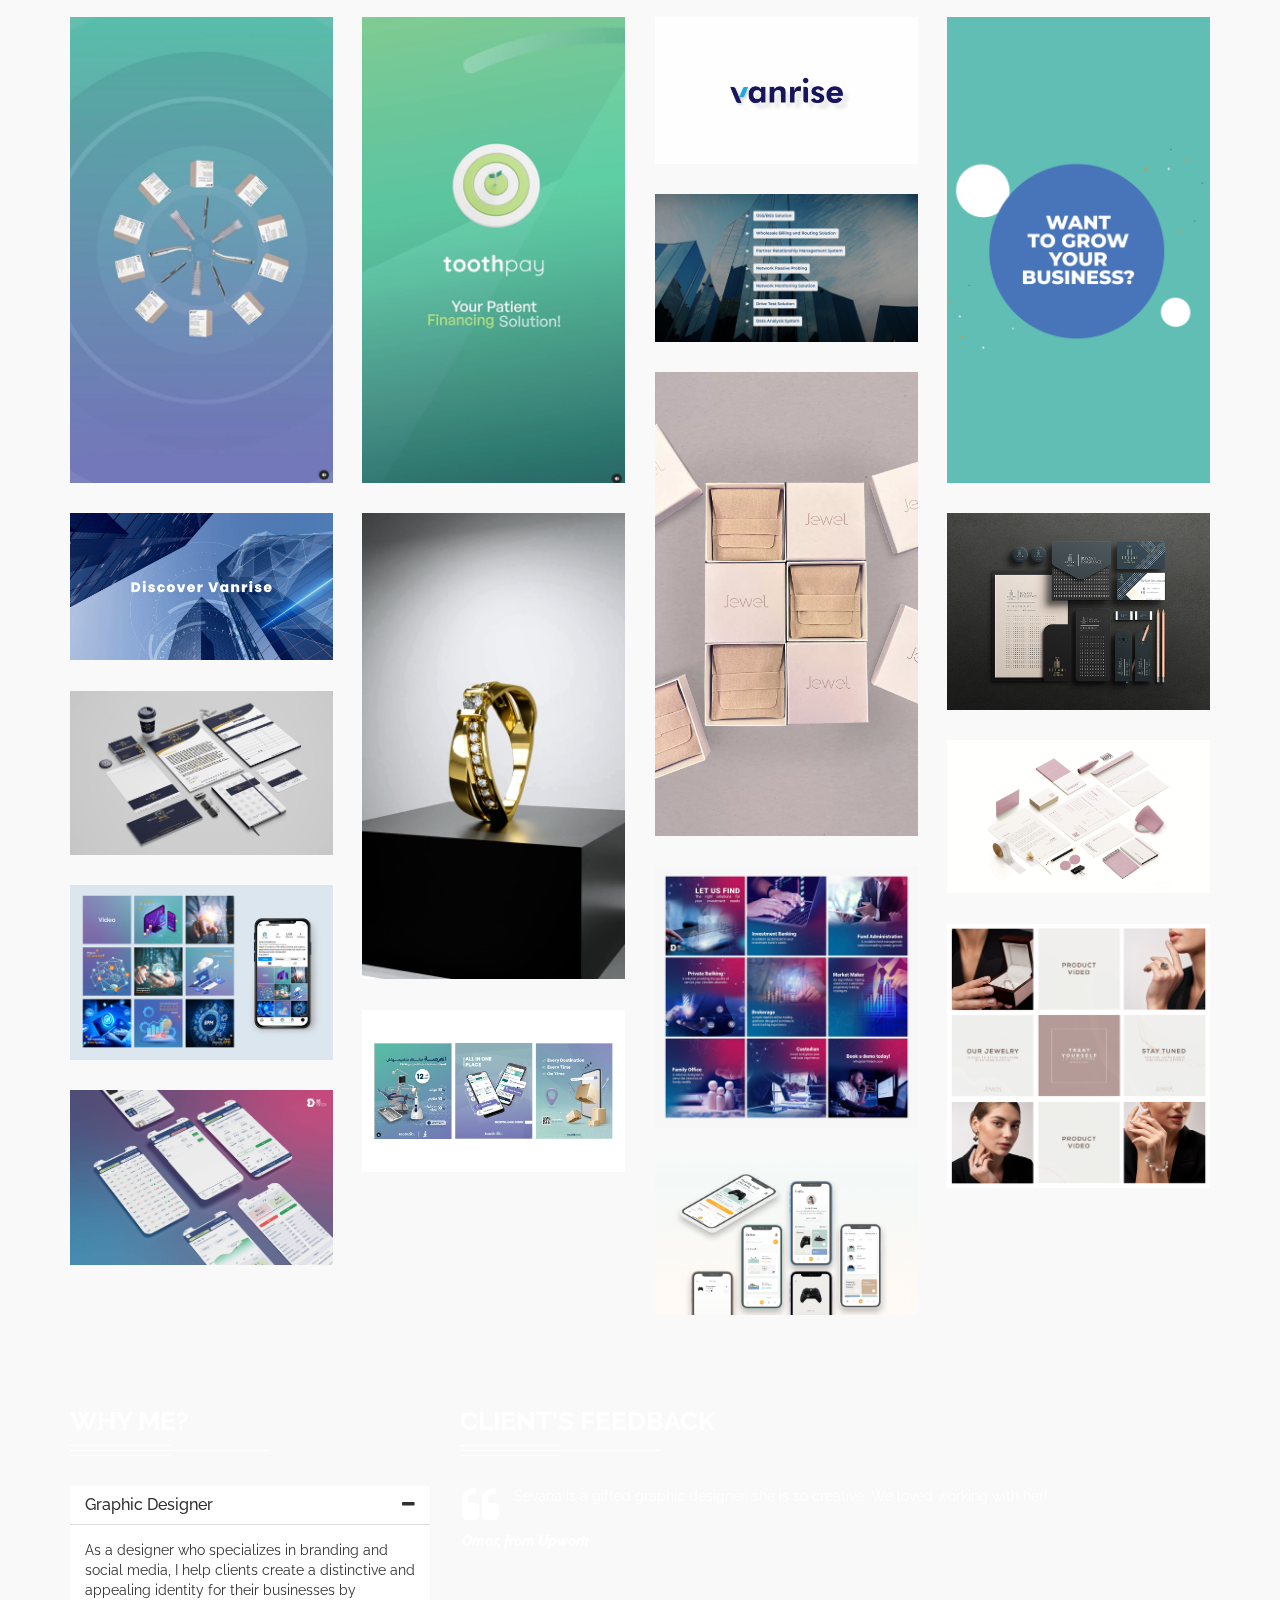
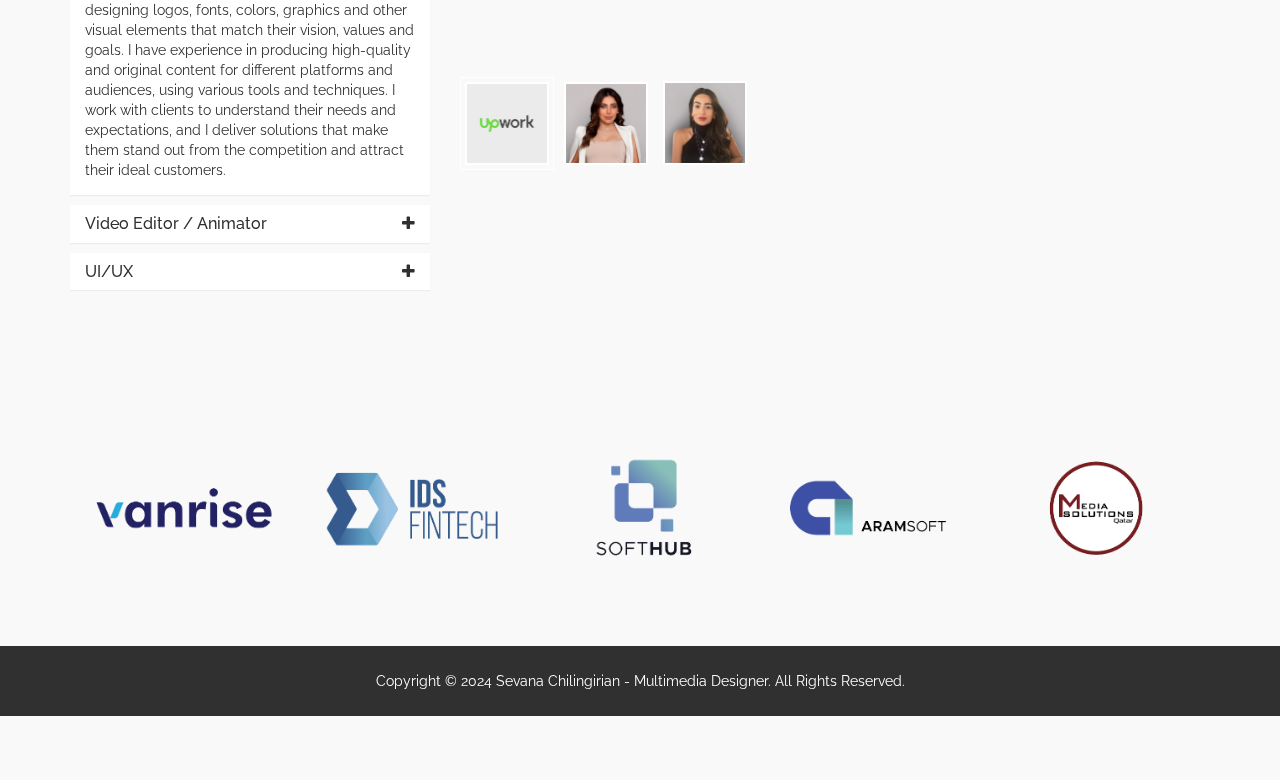
==== commit 6c81769d: "Update index.html" ====
--- a/index.html
+++ b/index.html
@@ -478,7 +478,7 @@
                 <div class="row gallery-items">
     <!-- Gallery Item Start -->
       <div class="col-xs-12 col-sm-4 col-md-3 thumbnail gallery-item" data-cat="website-item">
-        <img src="img/gallery-img/toothpick - 1.jpg"  alt="Toothpick" />
+        <img src="img/gallery-img/Toothpick - 1.jpg"  alt="Toothpick" />
         
         <div class="gallery-overlay">
             <div class="vc--parent">
@@ -766,14 +766,14 @@
                     
                     <!-- Gallery Item Start -->
                     <div class="col-xs-12 col-sm-4 col-md-3 thumbnail gallery-item" data-cat="application-item">
-                        <img src="img/gallery-img/gallery-photo-16.png" alt="" />
+                        <img src="img/gallery-img/Toothpick - Posts-01.jpg" alt="" />
                         
                         <div class="gallery-overlay">
                             <div class="vc--parent">
                             	<div class="vc--child">
                                     <h2>Toothpick Posts</h2>
                                     
-                                    <a href="img/gallery-img/Toothpick - Posts-01" class="btn gallery--window" data-toggle="modal" target="_blank">View Project</a>
+                                    <a href="img/gallery-img/Toothpick - Posts-01.jpg" class="btn gallery--window" data-toggle="modal" target="_blank">View Project</a>
                                 </div>
                             </div>
                         </div>
